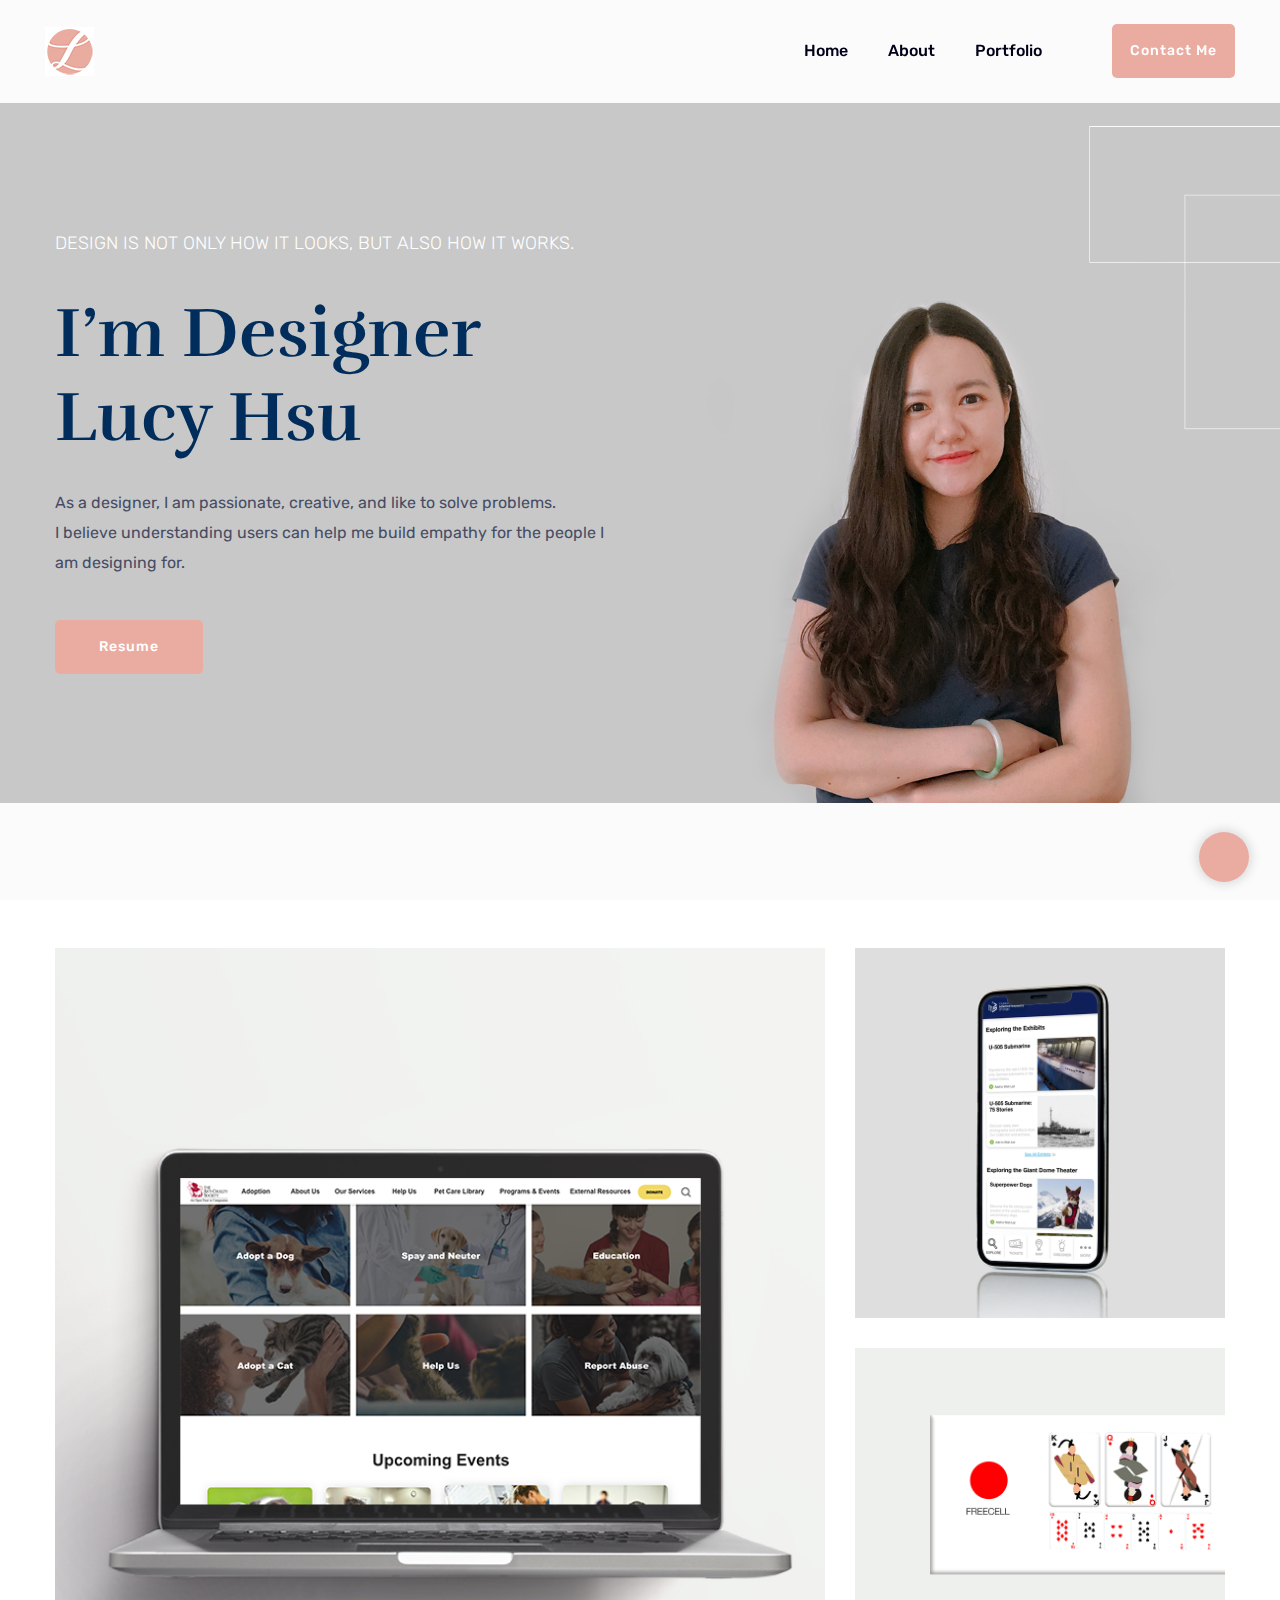
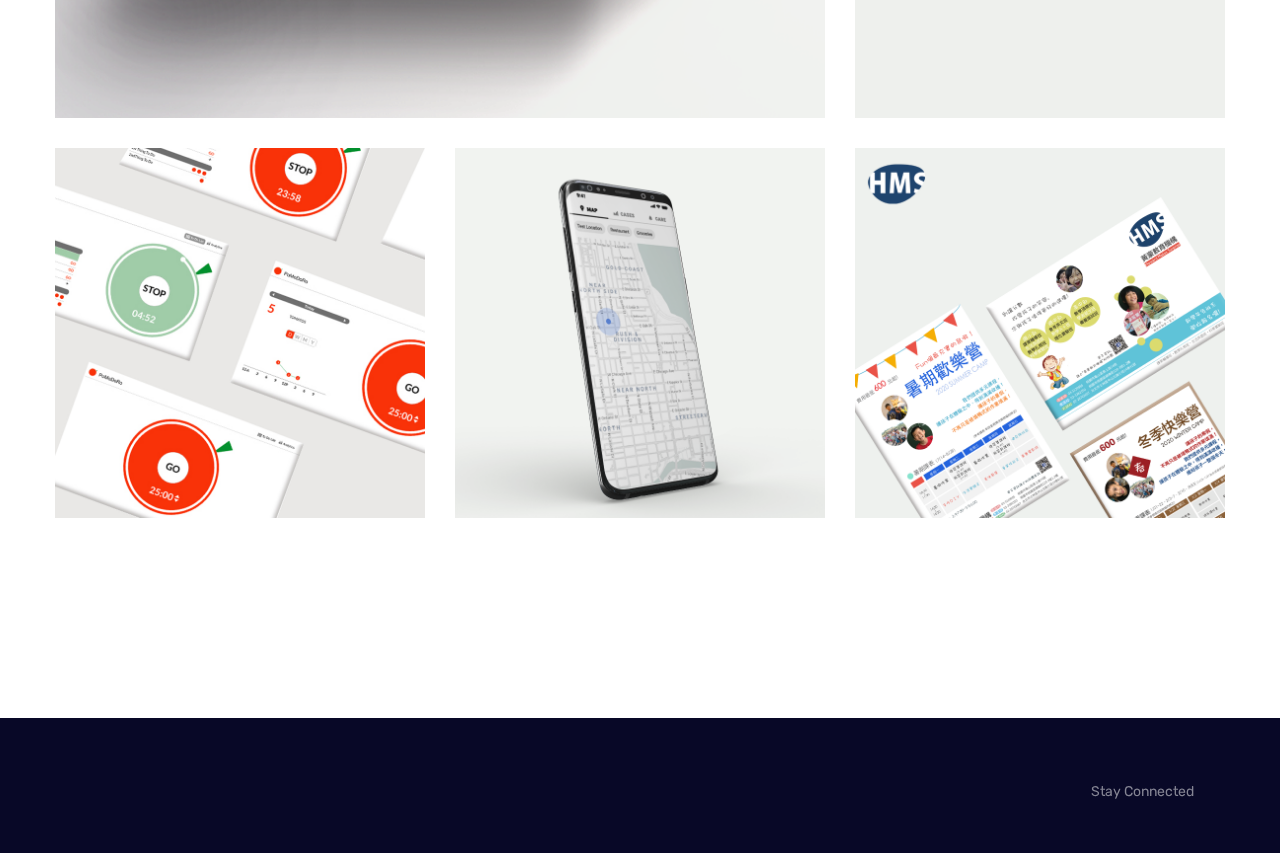
==== index.html @ b8ec7863 "Add files via upload" ====
<!doctype html>
<html class="no-js" lang="zxx">
    <head>
        <meta charset="utf-8">
        <meta http-equiv="x-ua-compatible" content="ie=edge">
        <title>Lucy Hsu - UX/UI Designer </title>
        <meta name="description" content="">
        <meta name="viewport" content="width=device-width, initial-scale=1">
        <link rel="manifest" href="site.webmanifest">
		<link rel="shortcut icon" type="image/x-icon" href="assets/img/favicon.ico">

		<!-- CSS here -->
            <link rel="stylesheet" href="assets/css/bootstrap.min.css">
            <link rel="stylesheet" href="assets/css/owl.carousel.min.css">
            <link rel="stylesheet" href="assets/css/slicknav.css">
            <link rel="stylesheet" href="assets/css/flaticon.css">
            <link rel="stylesheet" href="assets/css/animate.min.css">
            <link rel="stylesheet" href="assets/css/magnific-popup.css">
            <link rel="stylesheet" href="assets/css/fontawesome-all.min.css">
            <link rel="stylesheet" href="assets/css/themify-icons.css">
            <link rel="stylesheet" href="assets/css/slick.css">
            <link rel="stylesheet" href="assets/css/nice-select.css">
            <link rel="stylesheet" href="assets/css/style.css">
   </head>

   <body>
    <!-- Preloader Start -->
    <div id="preloader-active">
        <div class="preloader d-flex align-items-center justify-content-center">
            <div class="preloader-inner position-relative">
                <div class="preloader-circle"></div>
                <div class="preloader-img pere-text">
                    <img src="assets/img/logo/loder.jpg" alt="">
                </div>
            </div>
        </div>
    </div>
    <!-- Preloader Start -->
    <header>
        <!-- Header Start -->
        <div class="header-area">
                <div class="main-header  header-sticky">
                    <div class="container-fluid">
                        <div class="row align-items-center">
                            <!-- Logo -->
                            <div class="col-xl-2 col-lg-2 col-md-1">
                                <div class="logo">
                                    <a href="index.html"><img src="assets/img/logo/loder.jpg" alt=""></a>
                                </div>
                            </div>
                            <div class="col-xl-10 col-lg-10 col-md-10">
                                <div class="menu-main d-flex align-items-center justify-content-end">
                                     <!-- Main-menu -->
                                    <div class="main-menu f-right d-none d-lg-block">
                                        <nav> 
                                            <ul id="navigation">
                                                <li><a href="index.html">Home</a></li>
                                                <li><a href="about.html">About</a></li>
                                                <li><a href="portfolio.html">Portfolio</a></li>
                                            </ul>
                                        </nav>
                                    </div>
                                     <div class="header-right-btn f-right d-none d-xl-block ml-20">
                                        <a href="mailto:luluran88.gmail.com" class="btn header-btn">Contact Me</a>
                                    </div>
                                </div>
                            </div>  
                            <!-- Mobile Menu -->
                            <div class="col-12">
                                <div class="mobile_menu d-block d-lg-none"></div>
                            </div>
                        </div>
                    </div>
                </div>
        </div>
        <!-- Header End -->
    </header>
    <main>
  <!-- slider Area Start-->
        <div class="slider-area ">
            <div class="slider-active">
                <!-- Single Slider -->
                <div class="single-slider slider-height d-flex align-items-center">
                    <div class="container">
                        <div class="row">
                            <div class="col-xl-6 col-lg-6 col-md-8">
                                <div class="hero__caption">
                                    <span data-animation="fadeInUp" data-delay=".4s">Design is not only how it looks, but also how it works.</span>
                                    <h1 data-animation="fadeInUp" data-delay=".6s">I’m Designer Lucy Hsu</h1>
                                    <P data-animation="fadeInUp" data-delay=".8s" >As a designer, I am passionate, creative, and like to solve problems.<br>I believe understanding users can help me build empathy for the people I am designing for.</P>
                                    <!-- Hero-btn -->
                                    <div class="hero__btn">
                                        <a href="assets/img/gallery/resume2020.pdf" class="btn hero-btn"  data-animation="fadeInLeft" data-delay=".8s">Resume</a>
                               
                                    </div>
                                </div>
                            </div>
                        </div>
                    </div>
                </div>
       
            </div>
        </div>
        <!-- slider Area End-->

        <!-- Services Area Start -->
        <section class="services-area  services-padding">
            <div class="container">
          
                <div class="row">
                    <div class="col-12">
                        <!-- Nav Card -->
                        <div class="tab-content active" id="nav-tabContent">
                            <!-- card ONE -->
                            <div class="tab-pane fade active show" id="nav-home" role="tabpanel" aria-labelledby="nav-home-tab">           
                                <div class="services-caption">
                                    <div class="row">
                                        <div class="col-lg-8 col-md-8 col-sm-8">
                                            <!-- Single -->
                                            
                                            <div class="single-services mb-30">
                                                <a href="portfolio_details_1.html">
                                                <img src="assets/img/service/services1.png" alt="">
                                                <div id="overlay">The Anti-Cruelty Society<br> Website Redesign</div></a>
                                            </div>
                            
                                        </div>
                                        <div class="col-lg-4 col-md-4 col-sm-4">
                                            <div class="row">
                                                <div class="col-lg-12">
                                                    <!-- Single -->
                                                    <div class="single-services mb-30">
                                                        <a href="portfolio_details_2.html">
                                                        <img src="assets/img/service/services2.png" alt="">
                                                        <div id="overlay">MSI Mobile<br> Application Redesign</div></a>
                                                    </div>
                                                </div>
                                                <div class="col-lg-12">
                                                    <!-- Single -->
                                                    <div class="single-services mb-30">
                                                         <a href="portfolio_details_3.html">
                                                        <img src="assets/img/service/services3.png" alt="">
                                                             <div id="overlay">FreeCell<br>Mini Project</div></a>
                                                    </div>
                                                </div>
                                            </div>
                                        </div>
                                        <div class="col-lg-4 col-md-4 col-sm-4">
                                            <!-- Single -->
                                            <div class="single-services mb-30">
                                                 <a href="portfolio_details_4.html">
                                                <img src="assets/img/service/services4.png" alt="">
                                                     <div id="overlay">Pomodoro<br>Mini Project</div></a>
                                            </div>
                                        </div>
                                        <div class="col-lg-4 col-md-4 col-sm-4">
                                            <!-- Single -->
                                            <div class="single-services mb-30">
                                                 <a href="portfolio_details_5.html">
                                                <img src="assets/img/service/services5.png" alt="">
                                                     <div id="overlay">Covid Chaser<br> Application Design</div></a>
                                            </div>
                                        </div>
                                        <div class="col-lg-4 col-md-4 col-sm-4">
                                            <!-- Single -->
                                            <div class="single-services mb-30">
                                                 <a href="portfolio_details_6.html">
                                                <img src="assets/img/service/services6.png" alt="">
                                                     <div id="overlay">HMS<br>Graphic Design</div></a>
                                            </div>
                                        </div>
                                    </div>
                                </div>
                            </div>
                            <!-- Card TWO -->
                            <div class="tab-pane fade" id="nav-profile" role="tabpanel" aria-labelledby="nav-profile-tab">
                                <div class="services-caption">
                                    <div class="row">
                                        <div class="col-lg-8 col-md-8 col-sm-8">
                                            <!-- Single -->
                                            <div class="single-services mb-30">
                                                <img src="assets/img/service/services6.png" alt="">
                                            </div>
                                        </div>
                                        <div class="col-lg-4 col-md-4 col-sm-4">
                                            <div class="row">
                                                <div class="col-lg-12">
                                                    <!-- Single -->
                                                    <div class="single-services mb-30">
                                                        <img src="assets/img/service/services2.png" alt="">
                                                    </div>
                                                </div>
                                                <div class="col-lg-12">
                                                    <!-- Single -->
                                                    <div class="single-services mb-30">
                                                        <img src="assets/img/service/services3.png" alt="">
                                                    </div>
                                                </div>
                                            </div>
                                        </div>
                                        <div class="col-lg-4 col-md-4 col-sm-4">
                                            <!-- Single -->
                                            <div class="single-services mb-30">
                                                <img src="assets/img/service/services4.png" alt="">
                                            </div>
                                        </div>
                                        <div class="col-lg-4 col-md-4 col-sm-4">
                                            <!-- Single -->
                                            <div class="single-services mb-30">
                                                <img src="assets/img/service/services5.png" alt="">
                                            </div>
                                        </div>
                                        <div class="col-lg-4 col-md-4 col-sm-4">
                                            <!-- Single -->
                                            <div class="single-services mb-30">
                                                <img src="assets/img/service/services1.png" alt="">
                                            </div>
                                        </div>
                                    </div>
                                </div>
                            </div>
                            <!-- Card THREE -->
                            <div class="tab-pane fade" id="nav-contact" role="tabpanel" aria-labelledby="nav-contact-tab">
                                <div class="services-caption">
                                    <div class="row">
                                        <div class="col-lg-8 col-md-8 col-sm-8">
                                            <!-- Single -->
                                            <div class="single-services mb-30">
                                                <img src="assets/img/service/services2.png" alt="">
                                            </div>
                                        </div>
                                        <div class="col-lg-4 col-md-4 col-sm-4">
                                            <div class="row">
                                                <div class="col-lg-12">
                                                    <!-- Single -->
                                                    <div class="single-services mb-30">
                                                        <img src="assets/img/service/services1.png" alt="">
                                                    </div>
                                                </div>
                                                <div class="col-lg-12">
                                                    <!-- Single -->
                                                    <div class="single-services mb-30">
                                                        <img src="assets/img/service/services3.png" alt="">
                                                    </div>
                                                </div>
                                            </div>
                                        </div>
                                        <div class="col-lg-4 col-md-4 col-sm-4">
                                            <!-- Single -->
                                            <div class="single-services mb-30">
                                                <img src="assets/img/service/services4.png" alt="">
                                            </div>
                                        </div>
                                        <div class="col-lg-4 col-md-4 col-sm-4">
                                            <!-- Single -->
                                            <div class="single-services mb-30">
                                                <img src="assets/img/service/services5.png" alt="">
                                            </div>
                                        </div>
                                        <div class="col-lg-4 col-md-4 col-sm-4">
                                            <!-- Single -->
                                            <div class="single-services mb-30">
                                                <img src="assets/img/service/services6.png" alt="">
                                            </div>
                                        </div>
                                    </div>
                                </div>
                            </div>
                            <!-- card FUR -->
                            <div class="tab-pane fade" id="nav-last" role="tabpanel" aria-labelledby="nav-last-tab">
                                <div class="services-caption">
                                    <div class="row">
                                        <div class="col-lg-8 col-md-8 col-sm-8">
                                            <!-- Single -->
                                            <div class="single-services mb-30">
                                                <img src="assets/img/service/services1.png" alt="">
                                            </div>
                                        </div>
                                        <div class="col-lg-4 col-md-4 col-sm-4">
                                            <div class="row">
                                                <div class="col-lg-12">
                                                    <!-- Single -->
                                                    <div class="single-services mb-30">
                                                        <img src="assets/img/service/services2.png" alt="">
                                                    </div>
                                                </div>
                                                <div class="col-lg-12">
                                                    <!-- Single -->
                                                    <div class="single-services mb-30">
                                                        <img src="assets/img/service/services3.png" alt="">
                                                    </div>
                                                </div>
                                            </div>
                                        </div>
                                        <div class="col-lg-4 col-md-4 col-sm-4">
                                            <!-- Single -->
                                            <div class="single-services mb-30">
                                                <img src="assets/img/service/services4.png" alt="">
                                            </div>
                                        </div>
                                        <div class="col-lg-4 col-md-4 col-sm-4">
                                            <!-- Single -->
                                            <div class="single-services mb-30">
                                                <img src="assets/img/service/services5.png" alt="">
                                            </div>
                                        </div>
                                        <div class="col-lg-4 col-md-4 col-sm-4">
                                            <!-- Single -->
                                            <div class="single-services mb-30">
                                                <img src="assets/img/service/services6.png" alt="">
                                            </div>
                                        </div>
                                    </div>
                                </div>
                            </div>
                            <!-- card FIVE -->
                            <div class="tab-pane fade" id="nav-techno" role="tabpanel" aria-labelledby="nav-technology">
                                <div class="services-caption">
                                    <div class="row">
                                        <div class="col-lg-8 col-md-8 col-sm-8">
                                            <!-- Single -->
                                            <div class="single-services mb-30">
                                                <img src="assets/img/service/services3.png" alt="">
                                            </div>
                                        </div>
                                        <div class="col-lg-4 col-md-4 col-sm-4">
                                            <div class="row">
                                                <div class="col-lg-12">
                                                    <!-- Single -->
                                                    <div class="single-services mb-30">
                                                        <img src="assets/img/service/services2.png" alt="">
                                                    </div>
                                                </div>
                                                <div class="col-lg-12">
                                                    <!-- Single -->
                                                    <div class="single-services mb-30">
                                                        <img src="assets/img/service/services1.png" alt="">
                                                    </div>
                                                </div>
                                            </div>
                                        </div>
                                        <div class="col-lg-4 col-md-4 col-sm-4">
                                            <!-- Single -->
                                            <div class="single-services mb-30">
                                                <img src="assets/img/service/services4.png" alt="">
                                            </div>
                                        </div>
                                        <div class="col-lg-4 col-md-4 col-sm-4">
                                            <!-- Single -->
                                            <div class="single-services mb-30">
                                                <img src="assets/img/service/services5.png" alt="">
                                            </div>
                                        </div>
                                        <div class="col-lg-4 col-md-4 col-sm-4">
                                            <!-- Single -->
                                            <div class="single-services mb-30">
                                                <img src="assets/img/service/services6.png" alt="">
                                            </div>
                                        </div>
                                    </div>
                                </div>
                            </div>
                        </div>
                    <!-- End Nav Card -->
                    </div>
                </div>
            </div>
        </section>
        <!-- Services Area End -->




    </main>
    <footer>
        <!-- Footer Start-->
        <div class="footer-area">
            <div class="container">
               <div class="footer-top footer-padding">
                   <div class="row justify-content-center">
                       <div class="col-lg-6">
                       </div>
                   </div>
               </div>
                <div class="footer-bottom">
                    <div class="row d-flex justify-content-between align-items-center">
                        <div class="col-xl-9 col-lg-8">
                          
                        </div>
                        <div class="col-xl-3 col-lg-4">
                            <!-- Footer Social -->
                            <div class="footer-social f-right">
                                <a>Stay Connected</a>
                                <a href="#"><i class="fab fa-linkedin"></i></a>
                            </div>
                        </div>
                    </div>
               </div>
            </div>
        </div>
        <!-- Footer End-->
    </footer>
    <!-- Scroll Up -->
    <div id="back-top" >
        <a title="Go to Top" href="#"> <i class="fas fa-level-up-alt"></i></a>
    </div>

    <!-- JS here -->
		<!-- All JS Custom Plugins Link Here here -->
        <script src="./assets/js/vendor/modernizr-3.5.0.min.js"></script>
		<!-- Jquery, Popper, Bootstrap -->
		<script src="./assets/js/vendor/jquery-1.12.4.min.js"></script>
        <script src="./assets/js/popper.min.js"></script>
        <script src="./assets/js/bootstrap.min.js"></script>
	    <!-- Jquery Mobile Menu -->
        <script src="./assets/js/jquery.slicknav.min.js"></script>

		<!-- Jquery Slick , Owl-Carousel Plugins -->
        <script src="./assets/js/owl.carousel.min.js"></script>
        <script src="./assets/js/slick.min.js"></script>
		<!-- One Page, Animated-HeadLin -->
        <script src="./assets/js/wow.min.js"></script>
		<script src="./assets/js/animated.headline.js"></script>
        <script src="./assets/js/jquery.magnific-popup.js"></script>

		<!-- Nice-select, sticky -->
        <script src="./assets/js/jquery.nice-select.min.js"></script>
		<script src="./assets/js/jquery.sticky.js"></script>
        
        <!-- contact js -->
        <script src="./assets/js/contact.js"></script>
        <script src="./assets/js/jquery.form.js"></script>
        <script src="./assets/js/jquery.validate.min.js"></script>
        <script src="./assets/js/mail-script.js"></script>
        <script src="./assets/js/jquery.ajaxchimp.min.js"></script>
        
		<!-- Jquery Plugins, main Jquery -->	
        <script src="./assets/js/plugins.js"></script>
        <script src="./assets/js/main.js"></script>
        
    </body>
</html>
---- assets/css/flaticon.css ----
/*
  	Flaticon icon font: Flaticon
  	Creation date: 30/03/2020 06:48
  	*/

@font-face {
  font-family: "Flaticon";
  src: url("../fonts/Flaticon.eot");
  src: url("../fonts/Flaticon.eot?#iefix") format("embedded-opentype"),
       url("../fonts/Flaticon.woff2") format("woff2"),
       url("../fonts/Flaticon.woff") format("woff"),
       url("../fonts/Flaticon.ttf") format("truetype"),
       url("../fonts/Flaticon.svg#Flaticon") format("svg");
  font-weight: normal;
  font-style: normal;
}

@media screen and (-webkit-min-device-pixel-ratio:0) {
  @font-face {
    font-family: "Flaticon";
    src: url("../fonts/Flaticon.svg#Flaticon") format("svg");
  }
}

[class^="flaticon-"]:before, [class*=" flaticon-"]:before,
[class^="flaticon-"]:after, [class*=" flaticon-"]:after {   
  font-family: Flaticon;
font-style: normal;
}

.flaticon-pen:before { content: "\f100"; }
.flaticon-speaker:before { content: "\f101"; }
.flaticon-portfolio:before { content: "\f102"; }
---- assets/css/themify-icons.css ----
@font-face {
	font-family: 'themify';
	src:url('../fonts/themify.eot?-fvbane');


	src:url('../fonts/themify.eot?#iefix-fvbane') format('embedded-opentype'),
		url('../fonts/themify.woff?-fvbane') format('woff'),
		url('../fonts/themify.ttf?-fvbane') format('truetype'),
		url('../fonts/themify.svg?-fvbane#themify') format('svg');
	font-weight: normal;
	font-style: normal;
}

[class^="ti-"], [class*=" ti-"] {
	font-family: 'themify';
	speak: none;
	font-style: normal;
	font-weight: normal;
	font-variant: normal;
	text-transform: none;
	line-height: 1;

	/* Better Font Rendering =========== */
	-webkit-font-smoothing: antialiased;
	-moz-osx-font-smoothing: grayscale;
}

.ti-wand:before {
	content: "\e600";
}
.ti-volume:before {
	content: "\e601";
}
.ti-user:before {
	content: "\e602";
}
.ti-unlock:before {
	content: "\e603";
}
.ti-unlink:before {
	content: "\e604";
}
.ti-trash:before {
	content: "\e605";
}
.ti-thought:before {
	content: "\e606";
}
.ti-target:before {
	content: "\e607";
}
.ti-tag:before {
	content: "\e608";
}
.ti-tablet:before {
	content: "\e609";
}
.ti-star:before {
	content: "\e60a";
}
.ti-spray:before {
	content: "\e60b";
}
.ti-signal:before {
	content: "\e60c";
}
.ti-shopping-cart:before {
	content: "\e60d";
}
.ti-shopping-cart-full:before {
	content: "\e60e";
}
.ti-settings:before {
	content: "\e60f";
}
.ti-search:before {
	content: "\e610";
}
.ti-zoom-in:before {
	content: "\e611";
}
.ti-zoom-out:before {
	content: "\e612";
}
.ti-cut:before {
	content: "\e613";
}
.ti-ruler:before {
	content: "\e614";
}
.ti-ruler-pencil:before {
	content: "\e615";
}
.ti-ruler-alt:before {
	content: "\e616";
}
.ti-bookmark:before {
	content: "\e617";
}
.ti-bookmark-alt:before {
	content: "\e618";
}
.ti-reload:before {
	content: "\e619";
}
.ti-plus:before {
	content: "\e61a";
}
.ti-pin:before {
	content: "\e61b";
}
.ti-pencil:before {
	content: "\e61c";
}
.ti-pencil-alt:before {
	content: "\e61d";
}
.ti-paint-roller:before {
	content: "\e61e";
}
.ti-paint-bucket:before {
	content: "\e61f";
}
.ti-na:before {
	content: "\e620";
}
.ti-mobile:before {
	content: "\e621";
}
.ti-minus:before {
	content: "\e622";
}
.ti-medall:before {
	content: "\e623";
}
.ti-medall-alt:before {
	content: "\e624";
}
.ti-marker:before {
	content: "\e625";
}
.ti-marker-alt:before {
	content: "\e626";
}
.ti-arrow-up:before {
	content: "\e627";
}
.ti-arrow-right:before {
	content: "\e628";
}
.ti-arrow-left:before {
	content: "\e629";
}
.ti-arrow-down:before {
	content: "\e62a";
}
.ti-lock:before {
	content: "\e62b";
}
.ti-location-arrow:before {
	content: "\e62c";
}
.ti-link:before {
	content: "\e62d";
}
.ti-layout:before {
	content: "\e62e";
}
.ti-layers:before {
	content: "\e62f";
}
.ti-layers-alt:before {
	content: "\e630";
}
.ti-key:before {
	content: "\e631";
}
.ti-import:before {
	content: "\e632";
}
.ti-image:before {
	content: "\e633";
}
.ti-heart:before {
	content: "\e634";
}
.ti-heart-broken:before {
	content: "\e635";
}
.ti-hand-stop:before {
	content: "\e636";
}
.ti-hand-open:before {
	content: "\e637";
}
.ti-hand-drag:before {
	content: "\e638";
}
.ti-folder:before {
	content: "\e639";
}
.ti-flag:before {
	content: "\e63a";
}
.ti-flag-alt:before {
	content: "\e63b";
}
.ti-flag-alt-2:before {
	content: "\e63c";
}
.ti-eye:before {
	content: "\e63d";
}
.ti-export:before {
	content: "\e63e";
}
.ti-exchange-vertical:before {
	content: "\e63f";
}
.ti-desktop:before {
	content: "\e640";
}
.ti-cup:before {
	content: "\e641";
}
.ti-crown:before {
	content: "\e642";
}
.ti-comments:before {
	content: "\e643";
}
.ti-comment:before {
	content: "\e644";
}
.ti-comment-alt:before {
	content: "\e645";
}
.ti-close:before {
	content: "\e646";
}
.ti-clip:before {
	content: "\e647";
}
.ti-angle-up:before {
	content: "\e648";
}
.ti-angle-right:before {
	content: "\e649";
}
.ti-angle-left:before {
	content: "\e64a";
}
.ti-angle-down:before {
	content: "\e64b";
}
.ti-check:before {
	content: "\e64c";
}
.ti-check-box:before {
	content: "\e64d";
}
.ti-camera:before {
	content: "\e64e";
}
.ti-announcement:before {
	content: "\e64f";
}
.ti-brush:before {
	content: "\e650";
}
.ti-briefcase:before {
	content: "\e651";
}
.ti-bolt:before {
	content: "\e652";
}
.ti-bolt-alt:before {
	content: "\e653";
}
.ti-blackboard:before {
	content: "\e654";
}
.ti-bag:before {
	content: "\e655";
}
.ti-move:before {
	content: "\e656";
}
.ti-arrows-vertical:before {
	content: "\e657";
}
.ti-arrows-horizontal:before {
	content: "\e658";
}
.ti-fullscreen:before {
	content: "\e659";
}
.ti-arrow-top-right:before {
	content: "\e65a";
}
.ti-arrow-top-left:before {
	content: "\e65b";
}
.ti-arrow-circle-up:before {
	content: "\e65c";
}
.ti-arrow-circle-right:before {
	content: "\e65d";
}
.ti-arrow-circle-left:before {
	content: "\e65e";
}
.ti-arrow-circle-down:before {
	content: "\e65f";
}
.ti-angle-double-up:before {
	content: "\e660";
}
.ti-angle-double-right:before {
	content: "\e661";
}
.ti-angle-double-left:before {
	content: "\e662";
}
.ti-angle-double-down:before {
	content: "\e663";
}
.ti-zip:before {
	content: "\e664";
}
.ti-world:before {
	content: "\e665";
}
.ti-wheelchair:before {
	content: "\e666";
}
.ti-view-list:before {
	content: "\e667";
}
.ti-view-list-alt:before {
	content: "\e668";
}
.ti-view-grid:before {
	content: "\e669";
}
.ti-uppercase:before {
	content: "\e66a";
}
.ti-upload:before {
	content: "\e66b";
}
.ti-underline:before {
	content: "\e66c";
}
.ti-truck:before {
	content: "\e66d";
}
.ti-timer:before {
	content: "\e66e";
}
.ti-ticket:before {
	content: "\e66f";
}
.ti-thumb-up:before {
	content: "\e670";
}
.ti-thumb-down:before {
	content: "\e671";
}
.ti-text:before {
	content: "\e672";
}
.ti-stats-up:before {
	content: "\e673";
}
.ti-stats-down:before {
	content: "\e674";
}
.ti-split-v:before {
	content: "\e675";
}
.ti-split-h:before {
	content: "\e676";
}
.ti-smallcap:before {
	content: "\e677";
}
.ti-shine:before {
	content: "\e678";
}
.ti-shift-right:before {
	content: "\e679";
}
.ti-shift-left:before {
	content: "\e67a";
}
.ti-shield:before {
	content: "\e67b";
}
.ti-notepad:before {
	content: "\e67c";
}
.ti-server:before {
	content: "\e67d";
}
.ti-quote-right:before {
	content: "\e67e";
}
.ti-quote-left:before {
	content: "\e67f";
}
.ti-pulse:before {
	content: "\e680";
}
.ti-printer:before {
	content: "\e681";
}
.ti-power-off:before {
	content: "\e682";
}
.ti-plug:before {
	content: "\e683";
}
.ti-pie-chart:before {
	content: "\e684";
}
.ti-paragraph:before {
	content: "\e685";
}
.ti-panel:before {
	content: "\e686";
}
.ti-package:before {
	content: "\e687";
}
.ti-music:before {
	content: "\e688";
}
.ti-music-alt:before {
	content: "\e689";
}
.ti-mouse:before {
	content: "\e68a";
}
.ti-mouse-alt:before {
	content: "\e68b";
}
.ti-money:before {
	content: "\e68c";
}
.ti-microphone:before {
	content: "\e68d";
}
.ti-menu:before {
	content: "\e68e";
}
.ti-menu-alt:before {
	content: "\e68f";
}
.ti-map:before {
	content: "\e690";
}
.ti-map-alt:before {
	content: "\e691";
}
.ti-loop:before {
	content: "\e692";
}
.ti-location-pin:before {
	content: "\e693";
}
.ti-list:before {
	content: "\e694";
}
.ti-light-bulb:before {
	content: "\e695";
}
.ti-Italic:before {
	content: "\e696";
}
.ti-info:before {
	content: "\e697";
}
.ti-infinite:before {
	content: "\e698";
}
.ti-id-badge:before {
	content: "\e699";
}
.ti-hummer:before {
	content: "\e69a";
}
.ti-home:before {
	content: "\e69b";
}
.ti-help:before {
	content: "\e69c";
}
.ti-headphone:before {
	content: "\e69d";
}
.ti-harddrives:before {
	content: "\e69e";
}
.ti-harddrive:before {
	content: "\e69f";
}
.ti-gift:before {
	content: "\e6a0";
}
.ti-game:before {
	content: "\e6a1";
}
.ti-filter:before {
	content: "\e6a2";
}
.ti-files:before {
	content: "\e6a3";
}
.ti-file:before {
	content: "\e6a4";
}
.ti-eraser:before {
	content: "\e6a5";
}
.ti-envelope:before {
	content: "\e6a6";
}
.ti-download:before {
	content: "\e6a7";
}
.ti-direction:before {
	content: "\e6a8";
}
.ti-direction-alt:before {
	content: "\e6a9";
}
.ti-dashboard:before {
	content: "\e6aa";
}
.ti-control-stop:before {
	content: "\e6ab";
}
.ti-control-shuffle:before {
	content: "\e6ac";
}
.ti-control-play:before {
	content: "\e6ad";
}
.ti-control-pause:before {
	content: "\e6ae";
}
.ti-control-forward:before {
	content: "\e6af";
}
.ti-control-backward:before {
	content: "\e6b0";
}
.ti-cloud:before {
	content: "\e6b1";
}
.ti-cloud-up:before {
	content: "\e6b2";
}
.ti-cloud-down:before {
	content: "\e6b3";
}
.ti-clipboard:before {
	content: "\e6b4";
}
.ti-car:before {
	content: "\e6b5";
}
.ti-calendar:before {
	content: "\e6b6";
}
.ti-book:before {
	content: "\e6b7";
}
.ti-bell:before {
	content: "\e6b8";
}
.ti-basketball:before {
	content: "\e6b9";
}
.ti-bar-chart:before {
	content: "\e6ba";
}
.ti-bar-chart-alt:before {
	content: "\e6bb";
}
.ti-back-right:before {
	content: "\e6bc";
}
.ti-back-left:before {
	content: "\e6bd";
}
.ti-arrows-corner:before {
	content: "\e6be";
}
.ti-archive:before {
	content: "\e6bf";
}
.ti-anchor:before {
	content: "\e6c0";
}
.ti-align-right:before {
	content: "\e6c1";
}
.ti-align-left:before {
	content: "\e6c2";
}
.ti-align-justify:before {
	content: "\e6c3";
}
.ti-align-center:before {
	content: "\e6c4";
}
.ti-alert:before {
	content: "\e6c5";
}
.ti-alarm-clock:before {
	content: "\e6c6";
}
.ti-agenda:before {
	content: "\e6c7";
}
.ti-write:before {
	content: "\e6c8";
}
.ti-window:before {
	content: "\e6c9";
}
.ti-widgetized:before {
	content: "\e6ca";
}
.ti-widget:before {
	content: "\e6cb";
}
.ti-widget-alt:before {
	content: "\e6cc";
}
.ti-wallet:before {
	content: "\e6cd";
}
.ti-video-clapper:before {
	content: "\e6ce";
}
.ti-video-camera:before {
	content: "\e6cf";
}
.ti-vector:before {
	content: "\e6d0";
}
.ti-themify-logo:before {
	content: "\e6d1";
}
.ti-themify-favicon:before {
	content: "\e6d2";
}
.ti-themify-favicon-alt:before {
	content: "\e6d3";
}
.ti-support:before {
	content: "\e6d4";
}
.ti-stamp:before {
	content: "\e6d5";
}
.ti-split-v-alt:before {
	content: "\e6d6";
}
.ti-slice:before {
	content: "\e6d7";
}
.ti-shortcode:before {
	content: "\e6d8";
}
.ti-shift-right-alt:before {
	content: "\e6d9";
}
.ti-shift-left-alt:before {
	content: "\e6da";
}
.ti-ruler-alt-2:before {
	content: "\e6db";
}
.ti-receipt:before {
	content: "\e6dc";
}
.ti-pin2:before {
	content: "\e6dd";
}
.ti-pin-alt:before {
	content: "\e6de";
}
.ti-pencil-alt2:before {
	content: "\e6df";
}
.ti-palette:before {
	content: "\e6e0";
}
.ti-more:before {
	content: "\e6e1";
}
.ti-more-alt:before {
	content: "\e6e2";
}
.ti-microphone-alt:before {
	content: "\e6e3";
}
.ti-magnet:before {
	content: "\e6e4";
}
.ti-line-double:before {
	content: "\e6e5";
}
.ti-line-dotted:before {
	content: "\e6e6";
}
.ti-line-dashed:before {
	content: "\e6e7";
}
.ti-layout-width-full:before {
	content: "\e6e8";
}
.ti-layout-width-default:before {
	content: "\e6e9";
}
.ti-layout-width-default-alt:before {
	content: "\e6ea";
}
.ti-layout-tab:before {
	content: "\e6eb";
}
.ti-layout-tab-window:before {
	content: "\e6ec";
}
.ti-layout-tab-v:before {
	content: "\e6ed";
}
.ti-layout-tab-min:before {
	content: "\e6ee";
}
.ti-layout-slider:before {
	content: "\e6ef";
}
.ti-layout-slider-alt:before {
	content: "\e6f0";
}
.ti-layout-sidebar-right:before {
	content: "\e6f1";
}
.ti-layout-sidebar-none:before {
	content: "\e6f2";
}
.ti-layout-sidebar-left:before {
	content: "\e6f3";
}
.ti-layout-placeholder:before {
	content: "\e6f4";
}
.ti-layout-menu:before {
	content: "\e6f5";
}
.ti-layout-menu-v:before {
	content: "\e6f6";
}
.ti-layout-menu-separated:before {
	content: "\e6f7";
}
.ti-layout-menu-full:before {
	content: "\e6f8";
}
.ti-layout-media-right-alt:before {
	content: "\e6f9";
}
.ti-layout-media-right:before {
	content: "\e6fa";
}
.ti-layout-media-overlay:before {
	content: "\e6fb";
}
.ti-layout-media-overlay-alt:before {
	content: "\e6fc";
}
.ti-layout-media-overlay-alt-2:before {
	content: "\e6fd";
}
.ti-layout-media-left-alt:before {
	content: "\e6fe";
}
.ti-layout-media-left:before {
	content: "\e6ff";
}
.ti-layout-media-center-alt:before {
	content: "\e700";
}
.ti-layout-media-center:before {
	content: "\e701";
}
.ti-layout-list-thumb:before {
	content: "\e702";
}
.ti-layout-list-thumb-alt:before {
	content: "\e703";
}
.ti-layout-list-post:before {
	content: "\e704";
}
.ti-layout-list-large-image:before {
	content: "\e705";
}
.ti-layout-line-solid:before {
	content: "\e706";
}
.ti-layout-grid4:before {
	content: "\e707";
}
.ti-layout-grid3:before {
	content: "\e708";
}
.ti-layout-grid2:before {
	content: "\e709";
}
.ti-layout-grid2-thumb:before {
	content: "\e70a";
}
.ti-layout-cta-right:before {
	content: "\e70b";
}
.ti-layout-cta-left:before {
	content: "\e70c";
}
.ti-layout-cta-center:before {
	content: "\e70d";
}
.ti-layout-cta-btn-right:before {
	content: "\e70e";
}
.ti-layout-cta-btn-left:before {
	content: "\e70f";
}
.ti-layout-column4:before {
	content: "\e710";
}
.ti-layout-column3:before {
	content: "\e711";
}
.ti-layout-column2:before {
	content: "\e712";
}
.ti-layout-accordion-separated:before {
	content: "\e713";
}
.ti-layout-accordion-merged:before {
	content: "\e714";
}
.ti-layout-accordion-list:before {
	content: "\e715";
}
.ti-ink-pen:before {
	content: "\e716";
}
.ti-info-alt:before {
	content: "\e717";
}
.ti-help-alt:before {
	content: "\e718";
}
.ti-headphone-alt:before {
	content: "\e719";
}
.ti-hand-point-up:before {
	content: "\e71a";
}
.ti-hand-point-right:before {
	content: "\e71b";
}
.ti-hand-point-left:before {
	content: "\e71c";
}
.ti-hand-point-down:before {
	content: "\e71d";
}
.ti-gallery:before {
	content: "\e71e";
}
.ti-face-smile:before {
	content: "\e71f";
}
.ti-face-sad:before {
	content: "\e720";
}
.ti-credit-card:before {
	content: "\e721";
}
.ti-control-skip-forward:before {
	content: "\e722";
}
.ti-control-skip-backward:before {
	content: "\e723";
}
.ti-control-record:before {
	content: "\e724";
}
.ti-control-eject:before {
	content: "\e725";
}
.ti-comments-smiley:before {
	content: "\e726";
}
.ti-brush-alt:before {
	content: "\e727";
}
.ti-youtube:before {
	content: "\e728";
}
.ti-vimeo:before {
	content: "\e729";
}
.ti-twitter:before {
	content: "\e72a";
}
.ti-time:before {
	content: "\e72b";
}
.ti-tumblr:before {
	content: "\e72c";
}
.ti-skype:before {
	content: "\e72d";
}
.ti-share:before {
	content: "\e72e";
}
.ti-share-alt:before {
	content: "\e72f";
}
.ti-rocket:before {
	content: "\e730";
}
.ti-pinterest:before {
	content: "\e731";
}
.ti-new-window:before {
	content: "\e732";
}
.ti-microsoft:before {
	content: "\e733";
}
.ti-list-ol:before {
	content: "\e734";
}
.ti-linkedin:before {
	content: "\e735";
}
.ti-layout-sidebar-2:before {
	content: "\e736";
}
.ti-layout-grid4-alt:before {
	content: "\e737";
}
.ti-layout-grid3-alt:before {
	content: "\e738";
}
.ti-layout-grid2-alt:before {
	content: "\e739";
}
.ti-layout-column4-alt:before {
	content: "\e73a";
}
.ti-layout-column3-alt:before {
	content: "\e73b";
}
.ti-layout-column2-alt:before {
	content: "\e73c";
}
.ti-instagram:before {
	content: "\e73d";
}
.ti-google:before {
	content: "\e73e";
}
.ti-github:before {
	content: "\e73f";
}
.ti-flickr:before {
	content: "\e740";
}
.ti-facebook:before {
	content: "\e741";
}
.ti-dropbox:before {
	content: "\e742";
}
.ti-dribbble:before {
	content: "\e743";
}
.ti-apple:before {
	content: "\e744";
}
.ti-android:before {
	content: "\e745";
}
.ti-save:before {
	content: "\e746";
}
.ti-save-alt:before {
	content: "\e747";
}
.ti-yahoo:before {
	content: "\e748";
}
.ti-wordpress:before {
	content: "\e749";
}
.ti-vimeo-alt:before {
	content: "\e74a";
}
.ti-twitter-alt:before {
	content: "\e74b";
}
.ti-tumblr-alt:before {
	content: "\e74c";
}
.ti-trello:before {
	content: "\e74d";
}
.ti-stack-overflow:before {
	content: "\e74e";
}
.ti-soundcloud:before {
	content: "\e74f";
}
.ti-sharethis:before {
	content: "\e750";
}
.ti-sharethis-alt:before {
	content: "\e751";
}
.ti-reddit:before {
	content: "\e752";
}
.ti-pinterest-alt:before {
	content: "\e753";
}
.ti-microsoft-alt:before {
	content: "\e754";
}
.ti-linux:before {
	content: "\e755";
}
.ti-jsfiddle:before {
	content: "\e756";
}
.ti-joomla:before {
	content: "\e757";
}
.ti-html5:before {
	content: "\e758";
}
.ti-flickr-alt:before {
	content: "\e759";
}
.ti-email:before {
	content: "\e75a";
}
.ti-drupal:before {
	content: "\e75b";
}
.ti-dropbox-alt:before {
	content: "\e75c";
}
.ti-css3:before {
	content: "\e75d";
}
.ti-rss:before {
	content: "\e75e";
}
.ti-rss-alt:before {
	content: "\e75f";
}
---- assets/css/nice-select.css ----
.nice-select {
  -webkit-tap-highlight-color: transparent;
  background-color: #fff;
  border-radius: 5px;
  border: solid 1px #e8e8e8;
  box-sizing: border-box;
  clear: both;
  cursor: pointer;
  display: block;
  float: left;
  font-family: inherit;
  font-size: 14px;
  font-weight: normal;
  height: 42px;
  line-height: 40px;
  outline: none;
  padding-left: 18px;
  padding-right: 30px;
  position: relative;
  text-align: left !important;
  -webkit-transition: all 0.2s ease-in-out;
  transition: all 0.2s ease-in-out;
  -webkit-user-select: none;
     -moz-user-select: none;
      -ms-user-select: none;
          user-select: none;
  white-space: nowrap;
  width: auto; }
  .nice-select:hover {
    border-color: #dbdbdb; }
  .nice-select:active, .nice-select.open, .nice-select:focus {
    border-color: #999; }
  .nice-select:after {
    border-bottom: 2px solid #999;
    border-right: 2px solid #999;
    content: '';
    display: block;
    height: 5px;
    margin-top: -4px;
    pointer-events: none;
    position: absolute;
    right: 12px;
    top: 50%;
    -webkit-transform-origin: 66% 66%;
        -ms-transform-origin: 66% 66%;
            transform-origin: 66% 66%;
    -webkit-transform: rotate(45deg);
        -ms-transform: rotate(45deg);
            transform: rotate(45deg);
    -webkit-transition: all 0.15s ease-in-out;
    transition: all 0.15s ease-in-out;
    width: 5px; }
  .nice-select.open:after {
    -webkit-transform: rotate(-135deg);
        -ms-transform: rotate(-135deg);
            transform: rotate(-135deg); }
  .nice-select.open .list {
    opacity: 1;
    pointer-events: auto;
    -webkit-transform: scale(1) translateY(0);
        -ms-transform: scale(1) translateY(0);
            transform: scale(1) translateY(0); }
  .nice-select.disabled {
    border-color: #ededed;
    color: #999;
    pointer-events: none; }
    .nice-select.disabled:after {
      border-color: #cccccc; }
  .nice-select.wide {
    width: 100%; }
    .nice-select.wide .list {
      left: 0 !important;
      right: 0 !important; }
  .nice-select.right {
    float: right; }
    .nice-select.right .list {
      left: auto;
      right: 0; }
  .nice-select.small {
    font-size: 12px;
    height: 36px;
    line-height: 34px; }
    .nice-select.small:after {
      height: 4px;
      width: 4px; }
    .nice-select.small .option {
      line-height: 34px;
      min-height: 34px; }
  .nice-select .list {
    background-color: #fff;
    border-radius: 5px;
    box-shadow: 0 0 0 1px rgba(68, 68, 68, 0.11);
    box-sizing: border-box;
    margin-top: 4px;
    opacity: 0;
    overflow: hidden;
    padding: 0;
    pointer-events: none;
    position: absolute;
    top: 100%;
    left: 0;
    -webkit-transform-origin: 50% 0;
        -ms-transform-origin: 50% 0;
            transform-origin: 50% 0;
    -webkit-transform: scale(0.75) translateY(-21px);
        -ms-transform: scale(0.75) translateY(-21px);
            transform: scale(0.75) translateY(-21px);
    -webkit-transition: all 0.2s cubic-bezier(0.5, 0, 0, 1.25), opacity 0.15s ease-out;
    transition: all 0.2s cubic-bezier(0.5, 0, 0, 1.25), opacity 0.15s ease-out;
    z-index: 9; }
    .nice-select .list:hover .option:not(:hover) {
      background-color: transparent !important; }
  .nice-select .option {
    cursor: pointer;
    font-weight: 400;
    line-height: 40px;
    list-style: none;
    min-height: 40px;
    outline: none;
    padding-left: 18px;
    padding-right: 29px;
    text-align: left;
    -webkit-transition: all 0.2s;
    transition: all 0.2s; }
    .nice-select .option:hover, .nice-select .option.focus, .nice-select .option.selected.focus {
      background-color: #f6f6f6; }
    .nice-select .option.selected {
      font-weight: bold; }
    .nice-select .option.disabled {
      background-color: transparent;
      color: #999;
      cursor: default; }

.no-csspointerevents .nice-select .list {
  display: none; }

.no-csspointerevents .nice-select.open .list {
  display: block; }
---- assets/css/style.css ----
@import url("https://fonts.googleapis.com/css?family=Rubik:300,400,500,700,900|Rufina:400,700&display=swap");.white-bg{background:#ffffff}.gray-bg{background:#f5f5f5}.gray-bg{background:#f7f7fd}.white-bg{background:#fff}.black-bg{background:#16161a}.theme-bg{background:#eaaca1}.brand-bg{background:#f1f4fa}.testimonial-bg{background:#f9fafc}.white-color{color:#fff}.black-color{color:#16161a}.theme-color{color:#eaaca1}.boxed-btn{background:#fff;color:#eaaca1 !important;display:inline-block;padding:18px 44px;font-family:"Rufina",serif;font-size:14px;font-weight:400;border:0;border:1px solid #eaaca1;letter-spacing:3px;text-align:center;color:#eaaca1;text-transform:uppercase;cursor:pointer}.boxed-btn:hover{background:#eaaca1;color:#fff !important;border:1px solid #eaaca1}.boxed-btn:focus{outline:none}.boxed-btn.large-width{width:220px}[data-overlay]{position:relative;background-size:cover;background-repeat:no-repeat;background-position:center center}[data-overlay]::before{position:absolute;left:0;top:0;right:0;bottom:0;content:""}[data-opacity="1"]::before{opacity:0.1}[data-opacity="2"]::before{opacity:0.2}[data-opacity="3"]::before{opacity:0.3}[data-opacity="4"]::before{opacity:0.4}[data-opacity="5"]::before{opacity:0.5}[data-opacity="6"]::before{opacity:0.6}[data-opacity="7"]::before{opacity:0.7}[data-opacity="8"]::before{opacity:0.8}[data-opacity="9"]::before{opacity:0.9}body{font-family:"Rubik",sans-serif;font-weight:normal;font-style:normal}h1,h2,h3,h4,h5,h6,h7{font-family:"Rufina",serif;color:#000a2d;margin-top:0px;font-style:normal;font-weight:500;text-transform:normal}p{font-family:"Rubik",sans-serif;color:#10285d;font-size:16px;line-height:30px;margin-bottom:15px;font-weight:normal}.bg-img-1{background-image:url(../img/slider/slider-img-1.jpg)}.bg-img-2{background-image:url(../img/background-img/bg-img-2.jpg)}.cta-bg-1{background-image:url(../img/background-img/bg-img-3.jpg)}.img{max-width:100%;-webkit-transition:all .3s ease-out 0s;-moz-transition:all .3s ease-out 0s;-ms-transition:all .3s ease-out 0s;-o-transition:all .3s ease-out 0s;transition:all .3s ease-out 0s}.f-left{float:left}.f-right{float:right}.fix{overflow:hidden}.clear{clear:both}a,.button{-webkit-transition:all .3s ease-out 0s;-moz-transition:all .3s ease-out 0s;-ms-transition:all .3s ease-out 0s;-o-transition:all .3s ease-out 0s;transition:all .3s ease-out 0s}a:focus,.button:focus{text-decoration:none;outline:none}a{color:#635c5c}a:hover{color:#fff}a:focus,a:hover,.portfolio-cat a:hover,.footer -menu li a:hover{text-decoration:none}a,button{color:#fff;outline:medium none}button:focus,input:focus,input:focus,textarea,textarea:focus{outline:0}.uppercase{text-transform:uppercase}input:focus::-moz-placeholder{opacity:0;-webkit-transition:.4s;-o-transition:.4s;transition:.4s}.capitalize{text-transform:capitalize}h1 a,h2 a,h3 a,h4 a,h5 a,h6 a{color:inherit}ul{margin:0px;padding:0px}li{list-style:none}hr{border-bottom:1px solid #eceff8;border-top:0 none;margin:30px 0;padding:0}.theme-overlay{position:relative}.theme-overlay::before{background:#1696e7 none repeat scroll 0 0;content:"";height:100%;left:0;opacity:0.6;position:absolute;top:0;width:100%}.overlay{position:relative;z-index:0}.overlay::before{position:absolute;content:"";top:0;left:0;width:100%;height:100%;z-index:-1}.overlay2{position:relative;z-index:0}.overlay2::before{position:absolute;content:"";background-color:#2E2200;top:0;left:0;width:100%;height:100%;z-index:-1;opacity:0.5}.section-padding{padding-top:120px;padding-bottom:120px}.separator{border-top:1px solid #f2f2f2}.mb-90{margin-bottom:90px}@media (max-width: 767px){.mb-90{margin-bottom:30px}}@media (min-width: 768px) and (max-width: 991px){.mb-90{margin-bottom:45px}}.owl-carousel .owl-nav div{background:rgba(255,255,255,0.8) none repeat scroll 0 0;height:40px;left:20px;line-height:40px;font-size:22px;color:#646464;opacity:1;visibility:visible;position:absolute;text-align:center;top:50%;transform:translateY(-50%);transition:all 0.3s ease 0s;width:40px}.owl-carousel .owl-nav div.owl-next{left:auto;right:-30px}.owl-carousel .owl-nav div.owl-next i{position:relative;right:0;top:1px}.owl-carousel .owl-nav div.owl-prev i{position:relative;right:1px;top:0px}.owl-carousel:hover .owl-nav div{opacity:1;visibility:visible}.owl-carousel:hover .owl-nav div:hover{color:#fff;background:#ff3500}.btn{background:#eaaca1;padding:27px 44px;text-transform:capitalize;font-family:"Rubik",sans-serif;color:#fff;cursor:pointer;display:inline-block;font-size:14px;border-radius:5px;-moz-user-select:none;font-weight:500;letter-spacing:1px;line-height:0;margin-bottom:0;margin:10px;cursor:pointer;transition:color 0.4s linear;position:relative;z-index:1;border:0;overflow:hidden;margin:0}.btn::before{content:"";position:absolute;left:0;top:0;width:101%;height:101%;background:#e44239;z-index:1;border-radius:5px;transition:transform 0.5s;transition-timing-function:ease;transform-origin:0 0;transition-timing-function:cubic-bezier(0.5, 1.6, 0.4, 0.7);transform:scaleX(0);border-radius:0}.btn:hover::before{transform:scaleX(1);color:#fff !important;z-index:-1}.btn.focus,.btn:focus{outline:0;box-shadow:none}.header-btn{padding:27px 18px}@media (max-width: 575px){.hero-btn{margin-bottom:20 !important}}@media (max-width: 575px){.btn.btn-black.f-right{float:left;margin-top:20px}}@media only screen and (min-width: 576px) and (max-width: 767px){.btn.btn-black.f-right{float:left;margin-top:20px}}.submit-btn2{background:#eaaca1;width:100%;height:60px;padding:10px 20px;border:0;color:#fff;text-transform:capitalize;cursor:pointer;font-size:16px;border-radius:0px}.border-btn{border:1px solid #e3c6c6;color:#464d65;background:none;border-radius:5px;text-transform:capitalize;padding:25px 57px;-moz-user-select:none;cursor:pointer;display:inline-block;font-size:14px;font-weight:500;letter-spacing:1px;margin-bottom:0;position:relative;transition:color 0.4s linear;position:relative;overflow:hidden;margin:0}@media (max-width: 575px){.border-btn{display:none}}.border-btn::before{border:1px solid transparent;content:"";position:absolute;left:0;top:0;width:101%;height:101%;background:#eaaca1;z-index:-1;transition:transform 0.5s;transition-timing-function:ease;transform-origin:0 0;transition-timing-function:cubic-bezier(0.5, 1.6, 0.4, 0.7);transform:scaleY(0);border-radius:0}.border-btn:hover::before{transform:scaleY(1);border:1px solid transparent}.breadcrumb>.active{color:#888}#scrollUp,#back-top{background:#eaaca1;height:50px;width:50px;right:31px;bottom:18px;position:fixed;color:#fff;font-size:20px;text-align:center;border-radius:50%;line-height:48px;border:2px solid transparent;box-shadow:0 0 10px 3px rgba(108,98,98,0.2)}@media (max-width: 575px){#scrollUp,#back-top{right:16px}}#scrollUp a i,#back-top a i{display:block;line-height:50px}#scrollUp:hover{color:#fff}.sticky-bar{left:0;margin:auto;position:fixed;top:0;width:100%;-webkit-box-shadow:0 10px 15px rgba(25,25,25,0.1);box-shadow:0 10px 15px rgba(25,25,25,0.1);z-index:9999;-webkit-animation:300ms ease-in-out 0s normal none 1 running fadeInDown;animation:300ms ease-in-out 0s normal none 1 running fadeInDown;-webkit-box-shadow:0 10px 15px rgba(25,25,25,0.1);background:#fff}.mt-5{margin-top:5px}.mt-10{margin-top:10px}.mt-15{margin-top:15px}.mt-20{margin-top:20px}.mt-25{margin-top:25px}.mt-30{margin-top:30px}.mt-35{margin-top:35px}.mt-40{margin-top:40px}.mt-45{margin-top:45px}.mt-50{margin-top:50px}.mt-55{margin-top:55px}.mt-60{margin-top:60px}.mt-65{margin-top:65px}.mt-70{margin-top:70px}.mt-75{margin-top:75px}.mt-80{margin-top:80px}.mt-85{margin-top:85px}.mt-90{margin-top:90px}.mt-95{margin-top:95px}.mt-100{margin-top:100px}.mt-105{margin-top:105px}.mt-110{margin-top:110px}.mt-115{margin-top:115px}.mt-120{margin-top:120px}.mt-125{margin-top:125px}.mt-130{margin-top:130px}.mt-135{margin-top:135px}.mt-140{margin-top:140px}.mt-145{margin-top:145px}.mt-150{margin-top:150px}.mt-155{margin-top:155px}.mt-160{margin-top:160px}.mt-165{margin-top:165px}.mt-170{margin-top:170px}.mt-175{margin-top:175px}.mt-180{margin-top:180px}.mt-185{margin-top:185px}.mt-190{margin-top:190px}.mt-195{margin-top:195px}.mt-200{margin-top:200px}.mb-5{margin-bottom:5px}.mb-10{margin-bottom:10px}.mb-15{margin-bottom:15px}.mb-20{margin-bottom:20px}.mb-25{margin-bottom:25px}.mb-30{margin-bottom:30px}.mb-35{margin-bottom:35px}.mb-40{margin-bottom:10px}.mb-45{margin-bottom:45px}.mb-50{margin-bottom:50px}.mb-55{margin-bottom:55px}.mb-60{margin-bottom:60px}.mb-65{margin-bottom:65px}.mb-70{margin-bottom:70px}.mb-75{margin-bottom:75px}.mb-80{margin-bottom:80px}.mb-85{margin-bottom:85px}.mb-90{margin-bottom:90px}.mb-95{margin-bottom:95px}.mb-100{margin-bottom:100px}.mb-105{margin-bottom:105px}.mb-110{margin-bottom:110px}.mb-115{margin-bottom:115px}.mb-120{margin-bottom:120px}.mb-125{margin-bottom:125px}.mb-130{margin-bottom:130px}.mb-135{margin-bottom:135px}.mb-140{margin-bottom:140px}.mb-145{margin-bottom:145px}.mb-150{margin-bottom:150px}.mb-155{margin-bottom:155px}.mb-160{margin-bottom:160px}.mb-165{margin-bottom:165px}.mb-170{margin-bottom:170px}.mb-175{margin-bottom:175px}.mb-180{margin-bottom:180px}.mb-185{margin-bottom:185px}.mb-190{margin-bottom:190px}.mb-195{margin-bottom:195px}.mb-200{margin-bottom:200px}.ml-5{margin-left:5px}.ml-10{margin-left:10px}.ml-15{margin-left:15px}.ml-20{margin-left:20px}.ml-25{margin-left:25px}.ml-30{margin-left:30px}.ml-35{margin-left:35px}.ml-40{margin-left:40px}.ml-45{margin-left:45px}.ml-50{margin-left:50px}.ml-55{margin-left:55px}.ml-60{margin-left:60px}.ml-65{margin-left:65px}.ml-70{margin-left:70px}.ml-75{margin-left:75px}.ml-80{margin-left:80px}.ml-85{margin-left:85px}.ml-90{margin-left:90px}.ml-95{margin-left:95px}.ml-100{margin-left:100px}.ml-105{margin-left:105px}.ml-110{margin-left:110px}.ml-115{margin-left:115px}.ml-120{margin-left:120px}.ml-125{margin-left:125px}.ml-130{margin-left:130px}.ml-135{margin-left:135px}.ml-140{margin-left:140px}.ml-145{margin-left:145px}.ml-150{margin-left:150px}.ml-155{margin-left:155px}.ml-160{margin-left:160px}.ml-165{margin-left:165px}.ml-170{margin-left:170px}.ml-175{margin-left:175px}.ml-180{margin-left:180px}.ml-185{margin-left:185px}.ml-190{margin-left:190px}.ml-195{margin-left:195px}
.ml-200{margin-left:200px}.mr-5{margin-right:5px}.mr-10{margin-right:10px}.mr-15{margin-right:15px}.mr-20{margin-right:20px}.mr-25{margin-right:25px}.mr-30{margin-right:30px}.mr-35{margin-right:35px}.mr-40{margin-right:40px}.mr-45{margin-right:45px}.mr-50{margin-right:50px}.mr-55{margin-right:55px}.mr-60{margin-right:60px}.mr-65{margin-right:65px}.mr-70{margin-right:70px}.mr-75{margin-right:75px}.mr-80{margin-right:80px}.mr-85{margin-right:85px}.mr-90{margin-right:90px}.mr-95{margin-right:95px}.mr-100{margin-right:100px}.mr-105{margin-right:105px}.mr-110{margin-right:110px}.mr-115{margin-right:115px}.mr-120{margin-right:120px}.mr-125{margin-right:125px}.mr-130{margin-right:130px}.mr-135{margin-right:135px}.mr-140{margin-right:140px}.mr-145{margin-right:145px}.mr-150{margin-right:150px}.mr-155{margin-right:155px}.mr-160{margin-right:160px}.mr-165{margin-right:165px}.mr-170{margin-right:170px}.mr-175{margin-right:175px}.mr-180{margin-right:180px}.mr-185{margin-right:185px}.mr-190{margin-right:190px}.mr-195{margin-right:195px}.mr-200{margin-right:200px}.pt-5{padding-top:5px}.pt-10{padding-top:10px}.pt-15{padding-top:15px}.pt-20{padding-top:20px}.pt-25{padding-top:25px}.pt-30{padding-top:30px}.pt-35{padding-top:35px}.pt-40{padding-top:40px}.pt-45{padding-top:45px}.pt-50{padding-top:50px}.pt-55{padding-top:55px}.pt-60{padding-top:60px}.pt-65{padding-top:65px}.pt-70{padding-top:70px}.pt-75{padding-top:75px}.pt-80{padding-top:80px}.pt-85{padding-top:85px}.pt-90{padding-top:90px}.pt-95{padding-top:95px}.pt-100{padding-top:100px}.pt-105{padding-top:105px}.pt-110{padding-top:110px}.pt-115{padding-top:115px}.pt-120{padding-top:120px}.pt-125{padding-top:125px}.pt-130{padding-top:130px}.pt-135{padding-top:135px}.pt-140{padding-top:140px}.pt-145{padding-top:145px}.pt-150{padding-top:150px}.pt-155{padding-top:155px}.pt-160{padding-top:160px}.pt-165{padding-top:165px}.pt-170{padding-top:170px}.pt-175{padding-top:175px}.pt-180{padding-top:180px}.pt-185{padding-top:185px}.pt-190{padding-top:190px}.pt-195{padding-top:195px}.pt-200{padding-top:200px}.pt-260{padding-top:260px}.pb-5{padding-bottom:5px}.pb-10{padding-bottom:10px}.pb-15{padding-bottom:15px}.pb-20{padding-bottom:20px}.pb-25{padding-bottom:25px}.pb-30{padding-bottom:30px}.pb-35{padding-bottom:35px}.pb-40{padding-bottom:40px}.pb-45{padding-bottom:45px}.pb-50{padding-bottom:50px}.pb-55{padding-bottom:55px}.pb-60{padding-bottom:60px}.pb-65{padding-bottom:65px}.pb-70{padding-bottom:70px}.pb-75{padding-bottom:75px}.pb-80{padding-bottom:80px}.pb-85{padding-bottom:85px}.pb-90{padding-bottom:90px}.pb-95{padding-bottom:95px}.pb-100{padding-bottom:100px}.pb-105{padding-bottom:105px}.pb-110{padding-bottom:110px}.pb-115{padding-bottom:115px}.pb-120{padding-bottom:120px}.pb-125{padding-bottom:125px}.pb-130{padding-bottom:130px}.pb-135{padding-bottom:135px}.pb-140{padding-bottom:140px}.pb-145{padding-bottom:145px}.pb-150{padding-bottom:150px}.pb-155{padding-bottom:155px}.pb-160{padding-bottom:160px}.pb-165{padding-bottom:165px}.pb-170{padding-bottom:170px}.pb-175{padding-bottom:175px}.pb-180{padding-bottom:180px}.pb-185{padding-bottom:185px}.pb-190{padding-bottom:190px}.pb-195{padding-bottom:195px}.pb-200{padding-bottom:200px}.pl-5{padding-left:5px}.pl-10{padding-left:10px}.pl-15{padding-left:15px}.pl-20{padding-left:20px}.pl-25{padding-left:25px}.pl-30{padding-left:30px}.pl-35{padding-left:35px}.pl-40{padding-left:40px}.pl-45{padding-left:45px}.pl-50{margin: auto}.pl-55{padding-left:55px}.pl-60{padding-left:60px}.pl-65{padding-left:65px}.pl-70{padding-left:70px}.pl-75{padding-left:75px}.pl-80{padding-left:80px}.pl-85{padding-left:85px}.pl-90{padding-left:90px}.pl-95{padding-left:95px}.pl-100{padding-left:100px}.pl-105{padding-left:105px}.pl-110{padding-left:110px}.pl-115{padding-left:115px}.pl-120{padding-left:120px}.pl-125{padding-left:125px}.pl-130{padding-left:130px}.pl-135{padding-left:135px}.pl-140{padding-left:140px}.pl-145{padding-left:145px}.pl-150{padding-left:150px}.pl-155{padding-left:155px}.pl-160{padding-left:160px}.pl-165{padding-left:165px}.pl-170{padding-left:170px}.pl-175{padding-left:175px}.pl-180{padding-left:180px}.pl-185{padding-left:185px}.pl-190{padding-left:190px}.pl-195{padding-left:195px}.pl-200{padding-left:200px}.pr-5{padding-right:5px}.pr-10{padding-right:10px}.pr-15{padding-right:15px}.pr-20{padding-right:20px}.pr-25{padding-right:25px}.pr-30{padding-right:30px}.pr-35{padding-right:35px}.pr-40{padding-right:40px}.pr-45{padding-right:45px}.pr-50{padding-right:50px}.pr-55{padding-right:55px}.pr-60{padding-right:60px}.pr-65{padding-right:65px}.pr-70{padding-right:70px}.pr-75{padding-right:75px}.pr-80{padding-right:80px}.pr-85{padding-right:85px}.pr-90{padding-right:90px}.pr-95{padding-right:95px}.pr-100{padding-right:100px}.pr-105{padding-right:105px}.pr-110{padding-right:110px}.pr-115{padding-right:115px}.pr-120{padding-right:120px}.pr-125{padding-right:125px}.pr-130{padding-right:130px}.pr-135{padding-right:135px}.pr-140{padding-right:140px}.pr-145{padding-right:145px}.pr-150{padding-right:150px}.pr-155{padding-right:155px}.pr-160{padding-right:160px}.pr-165{padding-right:165px}.pr-170{padding-right:170px}.pr-175{padding-right:175px}.pr-180{padding-right:180px}.pr-185{padding-right:185px}.pr-190{padding-right:190px}.pr-195{padding-right:195px}.pr-200{padding-right:200px}.bounce-animate{animation-name:float-bob;animation-duration:2s;animation-iteration-count:infinite;-moz-animation-name:float-bob;-moz-animation-duration:2s;-moz-animation-iteration-count:infinite;-moz-animation-timing-function:linear;-ms-animation-name:float-bob;-ms-animation-duration:2s;-ms-animation-iteration-count:infinite;-ms-animation-timing-function:linear;-o-animation-name:float-bob;-o-animation-duration:2s;-o-animation-iteration-count:infinite;-o-animation-timing-function:linear}@-webkit-keyframes float-bob{0%{-webkit-transform:translateY(-20px);transform:translateY(-20px)}50%{-webkit-transform:translateY(-10px);transform:translateY(-10px)}100%{-webkit-transform:translateY(-20px);transform:translateY(-20px)}}.heartbeat{animation:heartbeat 1s infinite alternate}@-webkit-keyframes heartbeat{to{-webkit-transform:scale(1.03);transform:scale(1.03)}}.rotateme{-webkit-animation-name:rotateme;animation-name:rotateme;-webkit-animation-duration:30s;animation-duration:30s;-webkit-animation-iteration-count:infinite;animation-iteration-count:infinite;-webkit-animation-timing-function:linear;animation-timing-function:linear}@keyframes rotateme{from{-webkit-transform:rotate(0deg);transform:rotate(0deg)}to{-webkit-transform:rotate(360deg);transform:rotate(360deg)}}@-webkit-keyframes rotateme{from{-webkit-transform:rotate(0deg)}to{-webkit-transform:rotate(360deg)}}.preloader{background-color:#f7f7f7;width:100%;height:100%;position:fixed;top:0;left:0;right:0;bottom:0;z-index:999999;-webkit-transition:.6s;-o-transition:.6s;transition:.6s;margin:0 auto}.preloader .preloader-circle{width:100px;height:100px;position:relative;border-style:solid;border-width:1px;border-top-color:#eaaca1;border-bottom-color:transparent;border-left-color:transparent;border-right-color:transparent;z-index:10;border-radius:50%;-webkit-box-shadow:0 1px 5px 0 rgba(35,181,185,0.15);box-shadow:0 1px 5px 0 rgba(35,181,185,0.15);background-color:#fff;-webkit-animation:zoom 2000ms infinite ease;animation:zoom 2000ms infinite ease;-webkit-transition:.6s;-o-transition:.6s;transition:.6s}.preloader .preloader-circle2{border-top-color:#0078ff}.preloader .preloader-img{position:absolute;top:50%;z-index:200;left:0;right:0;margin:0 auto;text-align:center;display:inline-block;-webkit-transform:translateY(-50%);-ms-transform:translateY(-50%);transform:translateY(-50%);padding-top:6px;-webkit-transition:.6s;-o-transition:.6s;transition:.6s}.preloader .preloader-img img{max-width:55px}.preloader .pere-text strong{font-weight:800;color:#dca73a;text-transform:uppercase}@-webkit-keyframes zoom{0%{-webkit-transform:rotate(0deg);transform:rotate(0deg);-webkit-transition:.6s;-o-transition:.6s;transition:.6s}100%{-webkit-transform:rotate(360deg);transform:rotate(360deg);-webkit-transition:.6s;-o-transition:.6s;transition:.6s}}@keyframes zoom{0%{-webkit-transform:rotate(0deg);transform:rotate(0deg);-webkit-transition:.6s;-o-transition:.6s;transition:.6s}100%{-webkit-transform:rotate(360deg);transform:rotate(360deg);-webkit-transition:.6s;-o-transition:.6s;transition:.6s}}.

section-padding2{margin-top: -230px;padding-bottom:20px}
@media only screen and (min-width: 1200px) and (max-width: 2000px){.section-padding2{margin-top: -130px;padding-bottom:10px}}
@media only screen and (min-width: 992px) and (max-width: 1199px){.section-padding2{margin-top: -110px;padding-bottom:10px}}
@media only screen and (min-width: 768px) and (max-width: 991px){.section-padding2{margin-top: -100px;padding-bottom:10px}}
@media only screen and (min-width: 576px) and (max-width: 767px){.section-padding2{margin-top: -50px;padding-bottom:10px}}
@media (max-width: 575px){.section-padding2{margin-top: -30px;padding-bottom:20px}}.pb-bottom{padding-bottom:200px}
@media only screen and (min-width: 992px) and (max-width: 1199px){.pb-bottom{padding-bottom:100px}}



@media only screen and (min-width: 768px) and (max-width: 991px){.pb-bottom{padding-bottom:50px}}@media only screen and (min-width: 576px) and (max-width: 767px){.pb-bottom{padding-bottom:10px}}@media (max-width: 575px){.pb-bottom{padding-bottom:10px}}.pb-top{padding-top:200px}@media only screen and (min-width: 768px) and (max-width: 991px){.pb-top{padding-top:70px}}@media only screen and (min-width: 576px) and (max-width: 767px){.pb-top{padding-top:70px}}@media (max-width: 575px){.pb-top{padding-top:70px}}.testimonial-padding{padding-top:190px;padding-bottom:170px}@media only screen and (min-width: 992px) and (max-width: 1199px){.testimonial-padding{padding-top:190px;padding-bottom:170px}}@media only screen and (min-width: 768px) and (max-width: 991px){.testimonial-padding{padding-top:70px;padding-bottom:60px}}

@media only screen and (min-width: 576px) and (max-width: 767px){.testimonial-padding{padding-top:60px;padding-bottom:40px}}@media (max-width: 575px){.testimonial-padding{padding-top:60px;padding-bottom:40px}}.w-padding2{padding-top:130px;padding-bottom:125px}@media only screen and (min-width: 992px) and (max-width: 1199px){.w-padding2{padding-top:130px;padding-bottom:125px}}@media only screen and (min-width: 768px) and (max-width: 991px){.w-padding2{padding-top:100px;padding-bottom:100px}}@media only screen and (min-width: 576px) and (max-width: 767px){.w-padding2{padding-top:70px;padding-bottom:70px}}@media (max-width: 575px){.w-padding2{padding-top:70px;padding-bottom:70px}}.section-padding30{padding-top:195px;padding-bottom:140px}@media only screen and (min-width: 1200px) and (max-width: 1600px){.section-padding30{padding-top:195px;padding-bottom:140px}}@media only screen and (min-width: 992px) and (max-width: 1199px){.section-padding30{padding-top:150px;padding-bottom:90px}}@media only screen and (min-width: 768px) and (max-width: 991px){.section-padding30{padding-top:100px;padding-bottom:40px}}@media only screen and (min-width: 576px) and (max-width: 767px){.section-padding30{padding-top:65px;padding-bottom:10px}}@media (max-width: 575px){.section-padding30{padding-top:65px;padding-bottom:10px}}.services-padding{padding-top:145px;padding-bottom:170px}@media only screen and (min-width: 992px) and (max-width: 1199px){.services-padding{padding-top:145px;padding-bottom:170px}}@media only screen and (min-width: 768px) and (max-width: 991px){.services-padding{padding-top:100px;padding-bottom:70px}}@media only screen and (min-width: 576px) and (max-width: 767px){.services-padding{padding-top:65px;padding-bottom:70px}}@media (max-width: 575px){.services-padding{padding-top:65px;padding-bottom:70px}}.section-paddingt30{padding-top:195px;padding-bottom:90px}@media only screen and (min-width: 992px) and (max-width: 1199px){.section-paddingt30{padding-top:150px;padding-bottom:90px}}@media only screen and (min-width: 768px) and (max-width: 991px){.section-paddingt30{padding-top:100px;padding-bottom:40px}}@media only screen and (min-width: 576px) and (max-width: 767px){.section-paddingt30{padding-top:65px;padding-bottom:10px}}@media (max-width: 575px){.section-paddingt30{padding-top:65px;padding-bottom:10px}}.section-padding3{padding-top:150px;padding-bottom:0}@media only screen and (min-width: 992px) and (max-width: 1199px){.section-padding3{padding-top:150px;padding-bottom:0}}@media only screen and (min-width: 768px) and (max-width: 991px){.section-padding3{padding-top:60px;padding-bottom:0}}@media only screen and (min-width: 576px) and (max-width: 767px){.section-padding3{padding-top:60px;padding-bottom:0}}@media (max-width: 575px){.section-padding3{padding-top:60px;padding-bottom:0}}.footer-padding{padding-top:20px;padding-bottom:20px}@media only screen and (min-width: 992px) and (max-width: 1199px){.footer-padding{padding-top:150px;padding-bottom:136px}}@media only screen and (min-width: 768px) and (max-width: 991px){.footer-padding{padding-top:100px;padding-bottom:80px}}@media only screen and (min-width: 576px) and (max-width: 767px){.footer-padding{padding-top:80px;padding-bottom:40px}}@media (max-width: 575px){.footer-padding{padding-top:80px;padding-bottom:40px}}@media (max-width: 575px){.section-tittle{margin-bottom:50px}}@media only screen and (min-width: 576px) and (max-width: 767px){.section-tittle{margin-bottom:50px}}.section-tittle h2{font-size:48px;display:block;color:#000a2d;font-weight:600}@media only screen and (min-width: 576px) and (max-width: 767px){.section-tittle h2{font-size:31px}}@media (max-width: 575px){.section-tittle h2{font-size:24px;line-height:1.6}}.section-bg{background-size:cover;background-repeat:no-repeat;background-position:center center}.white-bg{background:#ffffff}.gray-bg{background:#f5f5f5}.gray-bg{background:#f7f7fd}.white-bg{background:#fff}.black-bg{background:#16161a}.theme-bg{background:#eaaca1}.brand-bg{background:#f1f4fa}.testimonial-bg{background:#f9fafc}.white-color{color:#fff}.black-color{color:#16161a}.theme-color{color:#eaaca1}.header-area .main-header{padding:0px 100px}@media only screen and (min-width: 1200px) and (max-width: 1600px){.header-area .main-header{padding:0px 30px}}@media only screen and (min-width: 992px) and (max-width: 1199px){.header-area .main-header{padding:0px 15px}}@media only screen and (min-width: 768px) and (max-width: 991px){.header-area .main-header{padding:22px 50px}}@media only screen and (min-width: 576px) and (max-width: 767px){.header-area .main-header{padding:22px 20px}}@media (max-width: 575px){.header-area .main-header{padding:22px 14px}}@media only screen and (min-width: 1200px) and (max-width: 1600px){.main-header .main-menu{margin-right:30px}}.main-header .main-menu ul li{display:inline-block;position:relative;z-index:1}.main-header .main-menu ul li a{color:#000019;font-weight:500;padding:39px 10px;display:block;font-size:16px;-webkit-transition:all .3s ease-out 0s;-moz-transition:all .3s ease-out 0s;-ms-transition:all .3s ease-out 0s;-o-transition:all .3s ease-out 0s;transition:all .3s ease-out 0s;text-transform:capitalize;position:relative;margin:0 23px;font-family:"Rubik",sans-serif}@media only screen and (min-width: 992px) and (max-width: 1199px){.main-header .main-menu ul li a{padding:39px 15px;margin:0 10px}}@media only screen and (min-width: 1200px) and (max-width: 1600px){.main-header .main-menu ul li a{margin:0 10px}}.main-header .main-menu ul li:hover>a{color:#eaaca1}.main-header .main-menu ul ul.submenu{position:absolute;width:170px;background:#fff;left:0;top:120%;visibility:hidden;opacity:0;box-shadow:0 0 10px 3px rgba(0,0,0,0.05);padding:17px 0;-webkit-transition:all .3s ease-out 0s;-moz-transition:all .3s ease-out 0s;-ms-transition:all .3s ease-out 0s;-o-transition:all .3s ease-out 0s;transition:all .3s ease-out 0s}.main-header .main-menu ul ul.submenu>li{margin-left:7px;display:block}.main-header .main-menu ul ul.submenu>li>a{padding:6px 10px !important;font-size:16px;text-transform:capitalize;margin:0}.main-header .main-menu ul ul.submenu>li>a:hover{color:#eaaca1;background:none}.main-menu ul li.active>a::before{width:100%}.main-menu ul li:hover>a::before{width:100%}.main-header .main-menu ul ul.submenu>li>a:hover{padding-left:15px !important}.main-header .main-menu ul ul.submenu>li>a:hover::before{width:10px}.main-header ul>li:hover>ul.submenu{visibility:visible;opacity:1;top:100%}.main-header .header-sticky.sticky-bar{background:#fff}.header-sticky.sticky-bar .main-menu ul>li>a{padding:27px 13px;margin:0 10px}.header-transparent{position:absolute;top:0;right:0;left:0;z-index:9}.mobile_menu{position:absolute;right:0px;width:100%;z-index:99}.mobile_menu .slicknav_menu{background:transparent;margin-top:16px !important}.mobile_menu .slicknav_menu .slicknav_nav a:hover{background:transparent;color:#eaaca1}.mobile_menu .slicknav_menu .slicknav_icon-bar{background-color:#eaaca1 !important}.mobile_menu .slicknav_btn{top:-55px}.mobile_menu .slicknav_nav{margin-top:0px}.slider-height{background-image:url(../img/hero/h1_hero.jpg);min-height:1000px;background-repeat:no-repeat;background-position:center center;background-size:cover}@media only screen and (min-width: 1200px) and (max-width: 1600px){.slider-height{min-height:700px}}@media only screen and (min-width: 768px) and (max-width: 991px){.slider-height{min-height:700px}}@media only screen and (min-width: 576px) and (max-width: 767px){.slider-height{min-height:700px}}@media (max-width: 575px){.slider-height{min-height:600px}}.slider-height2{background-image:url(../img/hero/hero2.jpg);min-height:390px;background-repeat:no-repeat;background-size:cover}@media (max-width: 575px){.slider-height2{min-height:260px}}.slider-area .hero__caption h1{font-size:70px;font-weight:700;margin-bottom:14px;color:#002d5b;line-height:1.2;text-transform:capitalize;margin-bottom:29px}@media only screen and (min-width: 992px) and (max-width: 1199px){.slider-area .hero__caption h1{font-size:60px;line-height:1.2}}@media only screen and (min-width: 768px) and (max-width: 991px){.slider-area .hero__caption h1{font-size:50px;line-height:1.2}}@media only screen and (min-width: 576px) and (max-width: 767px){.slider-area .hero__caption h1{font-size:35px;line-height:1.2}}@media (max-width: 575px){.slider-area .hero__caption h1{font-size:35px;line-height:1.2}}.slider-area .hero__caption span{font-size:18px;line-height:1.2;font-weight:300;margin-bottom:39px;color:#ffffff;margin-bottom:37px;text-transform:uppercase;display:inline-block}@media (max-width: 575px){.slider-area .hero__caption span{margin-bottom:30px}}.slider-area .hero__caption p{color:#464d65;margin-bottom:42px}.hero-overly{position:relative;z-index:1}.hero-overly::before{position:absolute;content:"";background-color:rgba(1,10,28,0.3);width:100%;height:100%;left:0;top:0;bottom:0;right:0;z-index:-1;background-repeat:no-repeat}

.slider-area .hero-cap h2{font-size:40x;font-weight:900;text-transform:capitalize;margin-bottom:15px}@media only screen and (min-width: 576px) and (max-width: 767px){.slider-area .hero-cap h2{font-size:40px}}@media (max-width: 575px){.slider-area .hero-cap h2{font-size:30px}}.slider-area .hero-cap .breadcrumb{background:none;padding:0;margin:0}.slider-area .hero-cap .breadcrumb a{color:#eaaca1;font-size:18px;text-transform:capitalize}


/*@media (max-width: 575px){.slider-area .hero-cap.hero-cap2{padding-top:50px}}@media only screen and (min-width: 576px) and (max-width: 767px){.slider-area .hero-cap.hero-cap2{padding-top:50px}}.slider-area .hero-cap.hero-cap2 h2{font-size:60px;font-weight:700;text-transform:capitalize}@media only screen and (min-width: 576px) and (max-width: 767px){.slider-area .hero-cap.hero-cap2 h2{font-size:37px}}@media (max-width: 575px){.slider-area .hero-cap.hero-cap2 h2{font-size:26px}}*/

h2{
text-align: center;
}


#description{
margin-top: 30px;}

.about-area .about-caption h3{font-size:30px;color:#000a2d;font-weight:700;margin-bottom:35px;line-height:1.5}@media (max-width: 575px){.about-area .about-caption h3{font-size:24px;line-height:1.6}}.about-area .about-caption .pera1{margin-bottom:25px}.about-area .about-caption2 h3{font-size:40px;color:#000a2d;font-weight:700;margin-bottom:35px;line-height:1.5}@media only screen and (min-width: 768px) and (max-width: 991px){.about-area .about-caption2 h3{font-size:30px}}@media only screen and (min-width: 576px) and (max-width: 767px){.about-area .about-caption2 h3{font-size:30px}}@media (max-width: 575px){.about-area .about-caption2 h3{font-size:25px}}.about-area .about-caption2 p{color:#464d65;font-size:20px;font-weight:500;margin-bottom:10px}.about-area .about-caption2 .send-cv{display:flex;justify-content:space-between}.about-area .about-caption2 .send-cv a{color:#000a2d;font-size:35px;font-weight:500;margin-bottom:10px;text-decoration:underline;display:inline-block}@media only screen and (min-width: 768px) and (max-width: 991px){.about-area .about-caption2 .send-cv a{font-size:30px}}@media only screen and (min-width: 576px) and (max-width: 767px){.about-area .about-caption2 .send-cv a{font-size:28px}}@media (max-width: 575px){.about-area .about-caption2 .send-cv a{font-size:25px}}.about-area .about-caption2 .send-cv i{font-size:30px;cursor:pointer;text-decoration:double underline;position:relative;bottom:-10px}@media only screen and (min-width: 576px) and (max-width: 767px){.about-area .about-caption2 .send-cv i{bottom:-6px;font-size:23px}}@media (max-width: 575px){.about-area .about-caption2 .send-cv i{bottom:-6px;font-size:23px}}.about-me .about-me-img img{width:80%; margin-left: 95px}.about-me .about-me-caption h2{font-size:48px;display:block;color:#000a2d;font-weight:600;margin-bottom:40px}@media only screen and (min-width: 992px) and (max-width: 1199px){.about-me .about-me-caption h2{font-size:41px}}@media only screen and (min-width: 768px) and (max-width: 991px){.about-me .about-me-caption h2{font-size:35px}}@media only screen and (min-width: 576px) and (max-width: 767px){.about-me .about-me-caption h2{font-size:31px}}@media (max-width: 575px){.about-me .about-me-caption h2{font-size:24px;line-height:1.6}}.about-me .about-me-caption h5{padding-left:25px;border-left:2px solid #eaaca1;margin-bottom:30px}

.divider{
    margin: 30px auto 60px auto;
    text-align: center}

.dot1, .dot2 {
    margin-right: 30px
}

.dot1, .dot2, .dot3 {
    display: inline-block;
    width: 4px;
    height: 4px;
    background-color: #242424;
    border-radius: 50%;
    -webkit-border-radius: 50%}

.services-area .single-services img{width:100%}
.single-services img:hover {opacity: 0.8}

#overlay {
  width:100%;
  position: absolute;
  bottom: 0;
  background: rgba(255, 255, 255, 0.8);  /* see-through */
  opacity:0;
  color: black;
  font-size: 20px;
  padding: 30px;
  text-align: center;
  margin-bottom: 30px;
    transition: .5s ease;
}


.single-services:hover #overlay{opacity: 1}


#interview, #cardsorting,#navigation, #usability, #description, #covidmood:after{
content: "";
  display: table;
  clear: both;
    margin: auto
}

#interviewcolumn, #cardsortingcolumn, #navigationcolumn, #usabilitycolumn, #covidmoodcolumn{
 float: left;
  width: 50%;
}



#descriptioncolumn_left{
    float:left;
    border-left: 1px solid #dadada;
    padding: 20px;
    width:65%;
  }

#descriptioncolumn_right{
    float: left;
    border-left: 1px solid #dadada;
    padding: 20px;
    width:35%;
   }

#descriptioncolumnmini_left{
    float:left;
    border-left: 1px solid #dadada;
    padding: 20px;
    width:70%;
  }

#descriptioncolumnmini_right{
    float: left;
    border-left: 1px solid #dadada;
    padding: 20px;
    width:30%;
   }

#aboutdescriptioncolumn_left{
    float:left;
    border-left: 1px solid #dadada;
    padding: 20px;
    width:70%;
  }

#aboutdescriptioncolumn_right{
    float: left;
    border-left: 1px solid #dadada;
    padding: 20px;
    width:30%;
   }

@media only screen and (min-width: 576px) and (max-width: 767px){#interviewcolumn, #cardsortingcolumn, #navigationcolumn{width: 100%; float: none}}
@media (max-width: 575px){#interviewcolumn, #cardsortingcolumn,#navigationcolumn{width: 100%; float: none}}

#finding{
margin: auto}

#width70{
width: 70%;
    margin: auto
}

#intro
{font-size: 16px;
color: gray;
text-align: center}

.services-area .properties__button{float:right}@media only screen and (min-width: 768px) and (max-width: 991px){.services-area .properties__button{float:left}}@media only screen and (min-width: 576px) and (max-width: 767px){.services-area .properties__button{float:left}}@media (max-width: 575px){.services-area .properties__button{float:left}}.services-area .nav-tabs .nav-link{border:0;border-bottom:2px solid transparent;padding:10px 20px}@media only screen and (min-width: 992px) and (max-width: 1199px){.services-area .nav-tabs .nav-link{padding:10px 10px}}@media only screen and (min-width: 768px) and (max-width: 991px){.services-area .nav-tabs .nav-link{padding:10px 15px}}@media only screen and (min-width: 576px) and (max-width: 767px){.services-area .nav-tabs .nav-link{padding:10px 15px}}@media (max-width: 575px){.services-area .nav-tabs .nav-link{padding:10px 15px}}.services-area .nav-tabs::before{position:absolute;content:"";width:100%;height:2px;background:#e7ebf2;bottom:-1px;left:0}@media only screen and (min-width: 576px) and (max-width: 767px){.services-area .nav-tabs::before{display:none}}@media (max-width: 575px){.services-area .nav-tabs::before{display:none}}.services-area .nav-tabs .nav-item.show .nav-link,.services-area .nav-tabs .nav-link.active{background:none;border-bottom:2px solid #ff5757;z-index:5;position:relative}.services-area .nav-tabs .nav-item{display:block;color:#161e46;font-weight:500;text-transform:capitalize;font-size:16px}.services-area .nav-tabs{margin-bottom:9px;padding-bottom:0px;position:relative;border:0;display:flex;justify-content:center}@media only screen and (min-width: 768px) and (max-width: 991px){.services-area .nav-tabs{justify-content:start}}@media only screen and (min-width: 576px) and (max-width: 767px){.services-area .nav-tabs{justify-content:start}}@media (max-width: 575px){.services-area .nav-tabs{justify-content:start}}.tab-pane{-webkit-transition:all .6s ease-out 0s;-moz-transition:all .6s ease-out 0s;-ms-transition:all .6s ease-out 0s;-o-transition:all .6s ease-out 0s;transition:all .6s ease-out 0s}.wantToWork-area{background-image:url(../img/gallery/section_bg02.jpg);background-size:cover;background-repeat:no-repeat}.wantToWork-area .wantToWork-caption h2{color:#eaaca1;font-size:48px;font-weight:700;line-height:1.5;margin:0}@media only screen and (min-width: 768px) and (max-width: 991px){.wantToWork-area .wantToWork-caption h2{font-size:30px}}@media (max-width: 575px){.wantToWork-area .wantToWork-caption h2{font-size:25px;margin-bottom:20px}}.wantToWork-area .wantToWork-caption p{font-size:18px}@media only screen and (min-width: 576px) and (max-width: 767px){.wantToWork-area .wantToWork-btn{float:left;margin-top:30px}}@media (max-width: 575px){.wantToWork-area .wantToWork-btn{float:left;margin-top:30px}}@media only screen and (min-width: 768px) and (max-width: 991px){.wantToWork-area .wantToWork-btn{float:left;margin-top:30px}}.contact-info-area .contact-caption h3{font-size:48px;display:block;color:#000a2d;font-weight:600;margin-bottom:40px}@media only screen and (min-width: 576px) and (max-width: 767px){.contact-info-area .contact-caption h3{font-size:31px}}@media (max-width: 575px){.contact-info-area .contact-caption h3{font-size:28px;line-height:1.6}}.contact-info-area .contact-caption p{margin-bottom:40px}.contact-info-area .contact-wrapper input{background:#fff;height:60px;width:100%;padding:10px 26px;border:0;color:#a3a3a3;font-weight:500;text-transform:capitalize;border-radius:0px;border:0;margin-bottom:30px}.contact-info-area .contact-wrapper input::placeholder{color:#9696a7;font-weight:300;font-size:16px}.contact-info-area .contact-wrapper textarea{color:#a3a3a3;background:#fff;font-weight:500;letter-spacing:2px;text-transform:capitalize;height:160px;width:100%;padding:30px 26px;border:0;border-radius:0px;border:0;margin-bottom:30px}.contact-info-area .contact-wrapper textarea::placeholder{color:#9696a7;font-weight:300;font-size:16px}



.portfolio-details-area .details-img img
{width:100%;display: block;
  margin-left: auto;
  margin-right: auto;}
@media only screen and (min-width: 768px) and (max-width: 991px){.portfolio-details-area .details-caption{padding-left:0}}
@media only screen and (min-width: 576px) and (max-width: 767px){.portfolio-details-area .details-caption{padding-left:0}}

@media (max-width: 575px){.portfolio-details-area .details-caption{padding-left:0}}.portfolio-details-area .details-caption h3{font-size:36px;font-weight:700;line-height:1.2;margin-bottom:23px}@media only screen and (min-width: 576px) and (max-width: 767px){.portfolio-details-area .details-caption h3{font-size:29px}}@media (max-width: 575px){.portfolio-details-area .details-caption h3{font-size:29px}}.portfolio-details-area .details-caption p{color:#242424}.categories-area{background-image:url(../img/gallery/shape1.png);background-size:71%;background-repeat:no-repeat;background-position:left top}@media only screen and (min-width: 768px) and (max-width: 991px){.categories-area{background-image:unset}}@media only screen and (min-width: 576px) and (max-width: 767px){.categories-area{background-image:unset}}@media (max-width: 575px){.categories-area{background-image:unset}}.categories-area.categories-area2{background-image:unset}.categories-area .single-cat{border:1px solid #e1ebf7;border-radius:6px;padding:61px 22px;-webkit-transition:all .4s ease-out 0s;-moz-transition:all .4s ease-out 0s;-ms-transition:all .4s ease-out 0s;-o-transition:all .4s ease-out 0s;transition:all .4s ease-out 0s;position:relative;z-index:1}.categories-area .single-cat::before{position:absolute;content:"";width:100%;height:0;background:#ff3d1c;transition:.6s;bottom:0;left:0;z-index:-1;border-radius:6px}.categories-area .single-cat .cat-icon span{color:#eaaca1;font-size:50px;margin-bottom:30px;display:block;margin-bottom:50px;width:100px;height:100px;background:#fff4f4;line-height:100px;text-align:center;border-radius:50px;display:inline-block}.categories-area .single-cat .cat-cap h5>a{font-size:25px;font-weight:700;margin-bottom:21px;display:block;-webkit-transition:all .2s ease-out 0s;-moz-transition:all .2s ease-out 0s;-ms-transition:all .2s ease-out 0s;-o-transition:all .2s ease-out 0s;transition:all .2s ease-out 0s}@media only screen and (min-width: 576px) and (max-width: 767px){.categories-area .single-cat .cat-cap h5>a{font-size:21px}}@media (max-width: 575px){.categories-area .single-cat .cat-cap h5>a{font-size:21px}}.categories-area .single-cat .cat-cap p{margin-bottom:36px;color:#57667e;font-size:16px;-webkit-transition:all .2s ease-out 0s;-moz-transition:all .2s ease-out 0s;-ms-transition:all .2s ease-out 0s;-o-transition:all .2s ease-out 0s;transition:all .2s ease-out 0s;margin:0}@media only screen and (min-width: 576px) and (max-width: 767px){.categories-area .single-cat .cat-cap p{font-size:15px}}.categories-area .single-cat .cat-cap a{color:#1c165c;font-size:16px;font-weight:600;-webkit-transition:all .2s ease-out 0s;-moz-transition:all .2s ease-out 0s;-ms-transition:all .2s ease-out 0s;-o-transition:all .2s ease-out 0s;transition:all .2s ease-out 0s}.categories-area .single-cat:hover{border:1px solid transparent}.categories-area .single-cat:hover::before{height:100%}.categories-area .single-cat:hover .cat-icon span{background:#fff}.categories-area .single-cat:hover .cat-cap h5{color:#fff}.categories-area .single-cat:hover .cat-cap p{color:#fff}.categories-area .single-cat:hover .cat-cap a{color:#fff}.footer-area{background:#080827}.footer-area .footer-top .footer-top-cap img{margin-bottom:30px}.footer-area .footer-top .footer-top-cap span a{font-size:50px;display:block;color:#fff;font-weight:400;margin-bottom:20px}@media (max-width: 575px){.footer-area .footer-top .footer-top-cap span a{font-size:27px}}@media only screen and (min-width: 576px) and (max-width: 767px){.footer-area .footer-top 
.footer-top-cap span a{font-size:45px}}.footer-area .footer-top .footer-top-cap span a:hvoer{color:#fff}.footer-area .footer-top .footer-top-cap p{color:#c5c5dd;margin-bottom:1px}.footer-area .footer-bottom{padding-bottom:50px;padding-top:20px}.footer-area .footer-bottom .footer-copy-right p{color:#393a50;font-weight:300;font-size:16px;line-height:2;margin-bottom:12px}.footer-area .footer-bottom .footer-copy-right p i{color:#eaaca1}.footer-area .footer-bottom .footer-copy-right p a{color:#eaaca1}@media only screen and (min-width: 768px) and (max-width: 991px){.footer-area .footer-social{float:left;padding-top:10px}}@media only screen and (min-width: 576px) and (max-width: 767px){.footer-area .footer-social{float:left;padding-top:10px}}@media (max-width: 575px){.footer-area .footer-social{float:left;padding-top:10px}}.footer-area .footer-social a{color:#848493;font-size:14px;text-align:center;margin-left:16px}.footer-area .footer-social a:first-child{margin-left:0px}.footer-area .footer-social a:hover{color:#fff}.hero-caption span{color:#fff;font-size:16px;display:block;margin-bottom:24px;font-weight:600;padding-left:95px;position:relative}.hero-caption span::before{position:absolute;content:"";width:75px;height:3px;background:#eaaca1;left:0;top:52%;transform:translateY(-50%)}.hero-caption h2{color:#fff;font-size:50px;font-weight:700}.latest-blog-area .custom-row{margin:0 -15px}.latest-blog-area .blog-wrapper{border:1px solid #f0f0f0;border-radius:5px;padding:50px 40px;position:relative;background:#fff}.latest-blog-area .blog-wrapper .blog-inner .blog-top{display:flex;align-items:center;margin-bottom:30px}.latest-blog-area .blog-wrapper .blog-inner .blog-top p{margin-top:30px;margin-bottom:34px}.latest-blog-area .blog-wrapper .blog-inner .blog-top .comment-person{margin-left:20px}.latest-blog-area .blog-wrapper .blog-inner .blog-top .comment-person h2{color:#eaaca1;font-size:18px;font-weight:600}.latest-blog-area .blog-wrapper .blog-inner .blog-top .comment-person span{color:#57667e;font-weight:300;font-size:14px}.blog-active button{cursor:pointer}.blog-active .slick-arrow{position:absolute;top:-154px;right:10px;background:none;border:none;background:red;width:50px;height:50px;line-height:50px;background:#fff;color:#ff5a5a;border:2px solid #f5f5f5;padding:0;border-radius:50%;cursor:pointer}.blog-active .slick-prev.slick-arrow{right:65px}.latest-blog-area .area-heading{margin-bottom:70px}.blog_area a{color:"Rufina",serif !important;text-decoration:none;transition:.4s}.blog_area a:hover,.blog_area a :hover{background:-webkit-linear-gradient(131deg, #eaaca1 0%, #eaaca1 99%);-webkit-background-clip:text;-webkit-text-fill-color:transparent;text-decoration:none;transition:.4s}.single-blog{overflow:hidden;margin-bottom:30px}.single-blog:hover{box-shadow:0px 10px 20px 0px rgba(42,34,123,0.1)}.single-blog .thumb{overflow:hidden;position:relative}.single-blog .thumb:after{content:'';position:absolute;left:0;top:0;width:100%;height:100%;background:#000;opacity:0;-webkit-transition:all .3s ease-out 0s;-moz-transition:all .3s ease-out 0s;-ms-transition:all .3s ease-out 0s;-o-transition:all .3s ease-out 0s;transition:all .3s ease-out 0s}.single-blog h4{border-bottom:1px solid #dfdfdf;padding-bottom:34px;margin-bottom:25px}.single-blog a{font-size:20px;font-weight:600}.single-blog .date{color:#666666;text-align:left;display:inline-block;font-size:13px;font-weight:300}.single-blog .tag{text-align:left;display:inline-block;float:left;font-size:13px;font-weight:300;margin-right:22px;position:relative}.single-blog .tag:after{content:'';position:absolute;width:1px;height:10px;background:#acacac;right:-12px;top:7px}@media (max-width: 1199px){.single-blog .tag{margin-right:8px}.single-blog .tag:after{display:none}}.single-blog .likes{margin-right:16px}@media (max-width: 800px){.single-blog{margin-bottom:30px}}.single-blog .single-blog-content{padding:30px}.single-blog .single-blog-content .meta-bottom p{font-size:13px;font-weight:300}.single-blog .single-blog-content .meta-bottom i{color:#fdcb9e;font-size:13px;margin-right:7px}@media (max-width: 1199px){.single-blog .single-blog-content{padding:15px}}.single-blog:hover .thumb:after{opacity:.7;-webkit-transition:all .3s ease-out 0s;-moz-transition:all .3s ease-out 0s;-ms-transition:all .3s ease-out 0s;-o-transition:all .3s ease-out 0s;transition:all .3s ease-out 0s}@media (max-width: 1199px){.single-blog h4{transition:all 300ms linear 0s;border-bottom:1px solid #dfdfdf;padding-bottom:14px;margin-bottom:12px}.single-blog h4 a{font-size:18px}}.full_image.single-blog{position:relative}.full_image.single-blog .single-blog-content{position:absolute;left:35px;bottom:0;opacity:0;visibility:hidden;-webkit-transition:all .3s ease-out 0s;-moz-transition:all .3s ease-out 0s;-ms-transition:all .3s ease-out 0s;-o-transition:all .3s ease-out 0s;transition:all .3s ease-out 0s}@media (min-width: 992px){.full_image.single-blog .single-blog-content{bottom:100px}}.full_image.single-blog h4{-webkit-transition:all .3s ease-out 0s;-moz-transition:all .3s ease-out 0s;-ms-transition:all .3s ease-out 0s;-o-transition:all .3s ease-out 0s;transition:all .3s ease-out 0s;border-bottom:none;padding-bottom:5px}.full_image.single-blog a{font-size:20px;font-weight:600}.full_image.single-blog .date{color:#fff}.full_image.single-blog:hover .single-blog-content{opacity:1;visibility:visible;-webkit-transition:all .3s ease-out 0s;-moz-transition:all .3s ease-out 0s;-ms-transition:all .3s ease-out 0s;-o-transition:all .3s ease-out 0s;transition:all .3s ease-out 0s}.l_blog_item .l_blog_text .date{margin-top:24px;margin-bottom:15px}.l_blog_item .l_blog_text .date a{font-size:12px}.l_blog_item .l_blog_text h4{font-size:18px;border-bottom:1px solid #eeeeee;margin-bottom:0px;padding-bottom:20px;-webkit-transition:all .3s ease-out 0s;-moz-transition:all .3s ease-out 0s;-ms-transition:all .3s ease-out 0s;-o-transition:all .3s ease-out 0s;transition:all .3s ease-out 0s}.l_blog_item .l_blog_text p{margin-bottom:0px;padding-top:20px}.causes_slider .owl-dots{text-align:center;margin-top:80px}.causes_slider .owl-dots .owl-dot{height:14px;width:14px;background:#eeeeee;display:inline-block;margin-right:7px}.causes_slider .owl-dots .owl-dot:last-child{margin-right:0px}.causes_item{background:#fff}.causes_item .causes_img{position:relative}.causes_item .causes_img .c_parcent{position:absolute;bottom:0px;width:100%;left:0px;height:3px;background:rgba(255,255,255,0.5)}.causes_item .causes_img .c_parcent span{width:70%;height:3px;position:absolute;left:0px;bottom:0px}.causes_item .causes_img .c_parcent span:before{content:"75%";position:absolute;right:-10px;bottom:0px;color:#fff;padding:0px 5px}.causes_item .causes_text{padding:30px 35px 40px 30px}.causes_item .causes_text h4{font-size:18px;font-weight:600;margin-bottom:15px;cursor:pointer}.causes_item .causes_text p{font-size:14px;line-height:24px;font-weight:300;margin-bottom:0px}.causes_item .causes_bottom a{width:50%;border:1px solid;text-align:center;float:left;line-height:50px;color:#fff;font-size:14px;font-weight:500}.causes_item .causes_bottom a+a{border-color:#eeeeee;background:#fff;font-size:14px}.latest_blog_area{background:#f9f9ff}.single-recent-blog-post{margin-bottom:30px}.single-recent-blog-post .thumb{overflow:hidden}.single-recent-blog-post .thumb img{transition:all 0.7s linear}.single-recent-blog-post .details{padding-top:30px}.single-recent-blog-post .details .sec_h4{line-height:24px;padding:10px 0px 13px;transition:all 0.3s linear}.single-recent-blog-post .date{font-size:14px;line-height:24px;font-weight:400}.single-recent-blog-post:hover img{transform:scale(1.23) rotate(10deg)}.tags .tag_btn{font-size:12px;font-weight:500;line-height:20px;border:1px solid #eeeeee;display:inline-block;padding:1px 18px;text-align:center}.tags .tag_btn+.tag_btn{margin-left:2px}.blog_categorie_area{padding-top:30px;padding-bottom:30px}@media (min-width: 900px){.blog_categorie_area{padding-top:80px;padding-bottom:80px}}@media (min-width: 1100px){.blog_categorie_area{padding-top:120px;padding-bottom:120px}}.categories_post{position:relative;text-align:center;cursor:pointer}.categories_post img{max-width:100%}.categories_post .categories_details{position:absolute;top:20px;left:20px;right:20px;bottom:20px;background:rgba(34,34,34,0.75);color:#fff;transition:all 0.3s linear;display:flex;align-items:center;justify-content:center}.categories_post .categories_details h5{margin-bottom:0px;font-size:18px;line-height:26px;text-transform:uppercase;color:#fff;position:relative}.categories_post .categories_details p{font-weight:300;font-size:14px;line-height:26px;margin-bottom:0px}.categories_post .categories_details .border_line{margin:10px 0px;background:#fff;width:100%;height:1px}.categories_post:hover .categories_details{background:rgba(222,99,32,0.85)}.blog_item{margin-bottom:50px}.blog_details{padding:30px 0 20px 10px;box-shadow:0px 10px 20px 0px rgba(221,221,221,0.3)}@media (min-width: 768px){.blog_details{padding:60px 30px 35px 35px}}.blog_details p{margin-bottom:30px}.blog_details a{color:#242b5e}.blog_details a:hover{color:#eaaca1}.blog_details h2{font-size:18px;font-weight:600;margin-bottom:8px}@media (min-width: 768px){.blog_details h2{font-size:24px;margin-bottom:15px}}.blog-info-link li{float:left;font-size:14px}.blog-info-link li a{color:#999999}.blog-info-link li i,.blog-info-link li span{font-size:13px;margin-right:5px}.blog-info-link li::after{content:"|";padding-left:10px;padding-right:10px}.blog-info-link li:last-child::after{display:none}.blog-info-link::after{content:"";display:block;clear:both;display:table}.blog_item_img{position:relative}.blog_item_img .blog_item_date{position:absolute;bottom:-10px;left:10px;display:block;color:#fff;background-color:#eaaca1;padding:8px 15px;border-radius:5px}@media (min-width: 768px){.blog_item_img .blog_item_date{bottom:-20px;left:40px;padding:13px 30px}}
.blog_item_img .blog_item_date h3{font-size:22px;font-weight:600;color:#fff;margin-bottom:0;line-height:1.2}@media (min-width: 768px){.blog_item_img .blog_item_date h3{font-size:30px}}.blog_item_img .blog_item_date p{font-size:18px;margin-bottom:0;color:#fff}@media (min-width: 768px){.blog_item_img .blog_item_date p{font-size:18px}}.blog_right_sidebar .widget_title{font-size:20px;margin-bottom:40px}.blog_right_sidebar .widget_title::after{content:"";display:block;padding-top:15px;border-bottom:1px solid #f0e9ff}.blog_right_sidebar .single_sidebar_widget{background:#fbf9ff;padding:30px;margin-bottom:30px}.blog_right_sidebar .single_sidebar_widget .btn_1{margin-top:0px}.blog_right_sidebar .search_widget .form-control{height:50px;border-color:#f0e9ff;font-size:13px;color:#999999;padding-left:20px;border-radius:0;border-right:0}.blog_right_sidebar .search_widget .form-control::placeholder{color:#999999}.blog_right_sidebar .search_widget .form-control:focus{border-color:#f0e9ff;outline:0;box-shadow:none}.blog_right_sidebar .search_widget .input-group button{background:#eaaca1;border-left:0;border:1px solid #f0e9ff;padding:4px 15px;border-left:0;cursor:pointer}.blog_right_sidebar .search_widget .input-group button i{color:#fff}.blog_right_sidebar .search_widget .input-group button span{font-size:14px;color:#999999}.blog_right_sidebar .newsletter_widget .form-control{height:50px;border-color:#f0e9ff;font-size:13px;color:#999999;padding-left:20px;border-radius:0}.blog_right_sidebar .newsletter_widget .form-control::placeholder{color:#999999}.blog_right_sidebar .newsletter_widget .form-control:focus{border-color:#f0e9ff;outline:0;box-shadow:none}.blog_right_sidebar .newsletter_widget .input-group button{background:#fff;border-left:0;border:1px solid #f0e9ff;padding:4px 15px;border-left:0}.blog_right_sidebar .newsletter_widget .input-group button i,.blog_right_sidebar .newsletter_widget .input-group button span{font-size:14px;color:#fff}.blog_right_sidebar .post_category_widget .cat-list li{border-bottom:1px solid #f0e9ff;transition:all 0.3s ease 0s;padding-bottom:12px}.blog_right_sidebar .post_category_widget .cat-list li:last-child{border-bottom:0}.blog_right_sidebar .post_category_widget .cat-list li a{font-size:14px;line-height:20px;color:#888888}.blog_right_sidebar .post_category_widget .cat-list li a p{margin-bottom:0px}.blog_right_sidebar .post_category_widget .cat-list li+li{padding-top:15px}.blog_right_sidebar .popular_post_widget .post_item .media-body{justify-content:center;align-self:center;padding-left:20px}.blog_right_sidebar .popular_post_widget .post_item .media-body h3{font-size:16px;line-height:20px;margin-bottom:6px;transition:all 0.3s linear}.blog_right_sidebar .popular_post_widget .post_item .media-body a:hover{color:#fff}.blog_right_sidebar .popular_post_widget .post_item .media-body p{font-size:14px;line-height:21px;margin-bottom:0px}.blog_right_sidebar .popular_post_widget .post_item+.post_item{margin-top:20px}.blog_right_sidebar .tag_cloud_widget ul li{display:inline-block}.blog_right_sidebar .tag_cloud_widget ul li a{display:inline-block;border:1px solid #eeeeee;background:#fff;padding:4px 20px;margin-bottom:8px;margin-right:3px;transition:all 0.3s ease 0s;color:#888888;font-size:13px}.blog_right_sidebar .tag_cloud_widget ul li a:hover{background:#eaaca1;color:#fff !important;-webkit-text-fill-color:#fff;text-decoration:none;-webkit-transition:0.5s;transition:0.5s}.blog_right_sidebar .instagram_feeds .instagram_row{display:flex;margin-right:-6px;margin-left:-6px}.blog_right_sidebar .instagram_feeds .instagram_row li{width:33.33%;float:left;padding-right:6px;padding-left:6px;margin-bottom:15px}.blog_right_sidebar .br{width:100%;height:1px;background:#eee;margin:30px 0px}.blog-pagination{margin-top:80px}.blog-pagination .page-link{font-size:14px;position:relative;display:block;padding:0;text-align:center;margin-left:-1px;line-height:45px;width:45px;height:45px;border-radius:0 !important;color:#8a8a8a;border:1px solid #f0e9ff;margin-right:10px}.blog-pagination .page-link i,.blog-pagination .page-link span{font-size:13px}.blog-pagination .page-item.active .page-link{background-color:#fbf9ff;border-color:#f0e9ff;color:#888888}.blog-pagination .page-item:last-child .page-link{margin-right:0}.single-post-area .blog_details{box-shadow:none;padding:0}.single-post-area .social-links{padding-top:10px}.single-post-area .social-links li{display:inline-block;margin-bottom:10px}.single-post-area .social-links li a{color:#cccccc;padding:7px;font-size:14px;transition:all 0.2s linear}.single-post-area .blog_details{padding-top:26px}.single-post-area .blog_details p{margin-bottom:20px;font-size:15px}.single-post-area .quote-wrapper{background:rgba(130,139,178,0.1);padding:15px;line-height:1.733;color:#888888;font-style:italic;margin-top:25px;margin-bottom:25px}@media (min-width: 768px){.single-post-area .quote-wrapper{padding:30px}}.single-post-area .quotes{background:#fff;padding:15px 15px 15px 20px;border-left:2px solid}@media (min-width: 768px){.single-post-area .quotes{padding:25px 25px 25px 30px}}.single-post-area .arrow{position:absolute}.single-post-area .arrow .lnr{font-size:20px;font-weight:600}.single-post-area .thumb .overlay-bg{background:rgba(0,0,0,0.8)}.single-post-area .navigation-top{padding-top:15px;border-top:1px solid #f0e9ff}.single-post-area .navigation-top p{margin-bottom:0}.single-post-area .navigation-top .like-info{font-size:14px}.single-post-area .navigation-top .like-info i,.single-post-area .navigation-top .like-info span{font-size:16px;margin-right:5px}.single-post-area .navigation-top .comment-count{font-size:14px}.single-post-area .navigation-top .comment-count i,.single-post-area .navigation-top .comment-count span{font-size:16px;margin-right:5px}.single-post-area .navigation-top .social-icons li{display:inline-block;margin-right:15px}.single-post-area .navigation-top .social-icons li:last-child{margin:0}.single-post-area .navigation-top .social-icons li i,.single-post-area .navigation-top .social-icons li span{font-size:14px;color:#999999}.single-post-area .blog-author{padding:40px 30px;background:#fbf9ff;margin-top:50px}@media (max-width: 600px){.single-post-area .blog-author{padding:20px 8px}}.single-post-area .blog-author img{width:90px;height:90px;border-radius:50%;margin-right:30px}@media (max-width: 600px){.single-post-area .blog-author img{margin-right:15px;width:45px;height:45px}}.single-post-area .blog-author a{display:inline-block}.single-post-area .blog-author a:hover{color:#eaaca1}.single-post-area .blog-author p{margin-bottom:0;font-size:15px}.single-post-area .blog-author h4{font-size:16px}.single-post-area .navigation-area{border-bottom:1px solid #eee;padding-bottom:30px;margin-top:55px}.single-post-area .navigation-area p{margin-bottom:0px}.single-post-area .navigation-area h4{font-size:18px;line-height:25px}.single-post-area .navigation-area .nav-left{text-align:left}.single-post-area .navigation-area .nav-left .thumb{margin-right:20px;background:#000}.single-post-area .navigation-area .nav-left .thumb img{-webkit-transition:all .3s ease-out 0s;-moz-transition:all .3s ease-out 0s;-ms-transition:all .3s ease-out 0s;-o-transition:all .3s ease-out 0s;transition:all .3s ease-out 0s}.single-post-area .navigation-area .nav-left .lnr{margin-left:20px;opacity:0;-webkit-transition:all .3s ease-out 0s;-moz-transition:all .3s ease-out 0s;-ms-transition:all .3s ease-out 0s;-o-transition:all .3s ease-out 0s;transition:all .3s ease-out 0s}.single-post-area .navigation-area .nav-left:hover .lnr{opacity:1}.single-post-area .navigation-area .nav-left:hover .thumb img{opacity:.5}@media (max-width: 767px){.single-post-area .navigation-area .nav-left{margin-bottom:30px}}.single-post-area .navigation-area .nav-right{text-align:right}.single-post-area .navigation-area .nav-right .thumb{margin-left:20px;background:#000}.single-post-area .navigation-area .nav-right .thumb img{-webkit-transition:all .3s ease-out 0s;-moz-transition:all .3s ease-out 0s;-ms-transition:all .3s ease-out 0s;-o-transition:all .3s ease-out 0s;transition:all .3s ease-out 0s}.single-post-area .navigation-area .nav-right .lnr{margin-right:20px;opacity:0;-webkit-transition:all .3s ease-out 0s;-moz-transition:all .3s ease-out 0s;-ms-transition:all .3s ease-out 0s;-o-transition:all .3s ease-out 0s;transition:all .3s ease-out 0s}.single-post-area .navigation-area .nav-right:hover .lnr{opacity:1}.single-post-area .navigation-area .nav-right:hover .thumb img{opacity:.5}@media (max-width: 991px){.single-post-area .sidebar-widgets{padding-bottom:0px}}.comments-area{background:transparent;border-top:1px solid #eee;padding:45px 0;margin-top:50px}@media (max-width: 414px){.comments-area{padding:50px 8px}}.comments-area h4{margin-bottom:35px;font-size:18px}.comments-area h5{font-size:16px;margin-bottom:0px}.comments-area .comment-list{padding-bottom:48px}.comments-area .comment-list:last-child{padding-bottom:0px}.comments-area .comment-list.left-padding{padding-left:25px}@media (max-width: 413px){.comments-area .comment-list .single-comment h5{font-size:12px}.comments-area .comment-list .single-comment .date{font-size:11px}.comments-area .comment-list .single-comment .comment{font-size:10px}}.comments-area .thumb{margin-right:20px}.comments-area .thumb img{width:70px;border-radius:50%}.comments-area .date{font-size:14px;color:#999999;margin-bottom:0;margin-left:20px}.comments-area .comment{margin-bottom:10px;color:#777777;font-size:15px}.comments-area .btn-reply{background-color:transparent;color:#888888;padding:5px 18px;font-size:14px;display:block;font-weight:400}.comment-form{border-top:1px solid #eee;padding-top:45px;margin-top:50px;margin-bottom:20px}.comment-form .form-group{margin-bottom:30px}.comment-form h4{margin-bottom:40px;font-size:18px;line-height:22px}.comment-form .name{padding-left:0px}@media (max-width: 767px){.comment-form .name{padding-right:0px;margin-bottom:1rem}}.comment-form .email{padding-right:0px}
@media (max-width: 991px){.comment-form .email{padding-left:0px}}.comment-form .form-control{border:1px solid #f0e9ff;border-radius:5px;height:48px;padding-left:18px;font-size:13px;background:transparent}.comment-form .form-control:focus{outline:0;box-shadow:none}.comment-form .form-control::placeholder{font-weight:300;color:#999999}.comment-form .form-control::placeholder{color:#777777}.comment-form textarea{padding-top:18px;border-radius:12px;height:100% !important}.comment-form ::-webkit-input-placeholder{font-size:13px;color:#777}.comment-form ::-moz-placeholder{font-size:13px;color:#777}.comment-form :-ms-input-placeholder{font-size:13px;color:#777}.comment-form :-moz-placeholder{font-size:13px;color:#777}.dropdown .dropdown-menu{-webkit-transition:all 0.3s;-moz-transition:all 0.3s;-ms-transition:all 0.3s;-o-transition:all 0.3s;transition:all 0.3s}.contact-info{margin-bottom:25px}.contact-info__icon{margin-right:20px}.contact-info__icon i,.contact-info__icon span{color:#8f9195;font-size:27px}.contact-info .media-body h3{font-size:16px;margin-bottom:0;font-size:16px;color:#2a2a2a}.contact-info .media-body h3 a:hover{color:#1f2b7b}.contact-info .media-body p{color:#8a8a8a}.contact-title{font-size:27px;font-weight:600;margin-bottom:20px}.form-contact label{font-size:14px}.form-contact .form-group{margin-bottom:30px}.form-contact .form-control{border:1px solid #e5e6e9;border-radius:0px;height:48px;padding-left:18px;font-size:13px;background:transparent}.form-contact .form-control:focus{outline:0;box-shadow:none}.form-contact .form-control::placeholder{font-weight:300;color:#999999}.form-contact textarea{border-radius:0px;height:100% !important}.modal-message .modal-dialog{position:absolute;top:36%;left:50%;transform:translateX(-50%) translateY(-50%) !important;margin:0px;max-width:500px;width:100%}.modal-message .modal-dialog .modal-content .modal-header{text-align:center;display:block;border-bottom:none;padding-top:50px;padding-bottom:50px}.modal-message .modal-dialog .modal-content .modal-header .close{position:absolute;right:-15px;top:-15px;padding:0px;color:#fff;opacity:1;cursor:pointer}.modal-message .modal-dialog .modal-content .modal-header h2{display:block;text-align:center;padding-bottom:10px}.modal-message .modal-dialog .modal-content .modal-header p{display:block}.contact-section{padding:130px 0 100px}@media (max-width: 991px){.contact-section{padding:70px 0 40px}}@media only screen and (min-width: 992px) and (max-width: 1200px){.contact-section{padding:80px 0 50px}}.contact-section .btn_2{background-color:#191d34;padding:18px 60px;border-radius:50px;margin-top:0}.contact-section .btn_2:hover{background-color:#1f2b7b}.breadcam_bg{background-image:url(../img/banner/bradcam.png)}.breadcam_bg_1{background-image:url(../img/banner/bradcam2.png)}.breadcam_bg_2{background-image:url(../img/banner/bradcam3.png)}.bradcam_area{background-size:cover;background-position:center center;padding:160px 0;background-position:bottom;background-repeat:no-repeat}@media (max-width: 767px){.bradcam_area{padding:150px 0}}@media (min-width: 768px) and (max-width: 991px){.bradcam_area{padding:150px 0}}.bradcam_area h3{font-size:50px;color:#fff;font-weight:900;margin-bottom:0;font-family:"Rufina",serif;text-transform:capitalize}@media (max-width: 767px){.bradcam_area h3{font-size:30px}}@media (min-width: 768px) and (max-width: 991px){.bradcam_area h3{font-size:40px}}.popup_box{background:#fff;display:inline-block;z-index:9;width:681px;padding:60px 40px}@media (max-width: 767px){.popup_box{width:320px;padding:45px 30px}}@media only screen and (min-width: 480px) and (max-width: 767px){.popup_box{width:420px !important;padding:45px 30px}}.popup_box h3{text-align:center;font-size:22px;color:#1F1F1F;margin-bottom:46px}.popup_box .boxed-btn3{width:100%;text-transform:capitalize}.popup_box .nice-select{-webkit-tap-highlight-color:transparent;background-color:#fff;border:solid 1px #E2E2E2;box-sizing:border-box;clear:both;cursor:pointer;display:block;float:left;font-family:"Rubik",sans-serif;font-weight:normal;width:100% !important;line-height:50px;outline:none;padding-left:18px;padding-right:30px;position:relative;text-align:left !important;-webkit-transition:all 0.2s ease-in-out;transition:all 0.2s ease-in-out;-webkit-user-select:none;-moz-user-select:none;-ms-user-select:none;user-select:none;white-space:nowrap;width:auto;border-radius:0;margin-bottom:30px;height:50px !important;font-size:16px;font-weight:400;color:#919191}.popup_box .nice-select::after{content:"\f0d7";display:block;height:5px;margin-top:-5px;pointer-events:none;position:absolute;right:17px;top:3px;transition:all 0.15s ease-in-out;width:5px;font-family:fontawesome;color:#919191;font-size:15px}.popup_box .nice-select.open .list{opacity:1;pointer-events:auto;-webkit-transform:scale(1) translateY(0);-ms-transform:scale(1) translateY(0);transform:scale(1) translateY(0);height:200px;overflow-y:scroll}.popup_box .nice-select.list{height:200px;overflow-y:scroll}#test-form{display:inline-block;margin:auto;text-align:center;position:absolute;left:50%;top:50%;-webkit-transform:translate(-50%, -50%);-ms-transform:translate(-50%, -50%);transform:translate(-50%, -50%)}@media (max-width: 767px){#test-form{top:0;left:0;width:100%;height:100%;-webkit-transform:none;-ms-transform:none;transform:none}}#test-form .mfp-close-btn-in .mfp-close{color:#333;display:none !important}#test-form button.mfp-close{display:none !important}@media (max-width: 767px){#test-form button.mfp-close{display:block !important;position:absolute;left:0;right:0;margin:auto}}#test-form button.mfp-close{overflow:visible;cursor:pointer;background:transparent;border:0;-webkit-appearance:none;display:block;outline:none;padding:0;z-index:1046;box-shadow:none;touch-action:manipulation;width:40px;height:40px;background:#4A3600;text-align:center;line-height:20px;position:absolute;right:0;border-bottom-right-radius:20px;border-bottom-left-radius:20px;position:absolute;right:-6px;color:#fff !important}.mfp-bg{top:0;left:0;width:100%;height:100%;z-index:1042;overflow:hidden;position:fixed;background:#4A3600;opacity:0.6}@media (max-width: 767px){.gj-picker.gj-picker-md.timepicker{width:310px;left:6px !important}}@media (max-width: 767px){.gj-picker.gj-picker-md.datepicker.gj-unselectable{width:320px;left:0 !important}}.flex-center-start{display:-webkit-box;display:-ms-flexbox;display:flex;-webkit-box-align:center;-ms-flex-align:center;align-items:center;-webkit-box-pack:start;-ms-flex-pack:start;justify-content:start}.overlay::before{background-image:-moz-linear-gradient(170deg, rgba(34,34,34,0) 0%, #000 100%);background-image:-webkit-linear-gradient(170deg, rgba(34,34,34,0) 0%, #000 100%);background-image:-ms-linear-gradient(170deg, rgba(34,34,34,0) 0%, #000 100%)}.sample-text-area{background:#fff;padding:100px 0 70px 0}.text-heading{margin-bottom:30px;font-size:24px}b,sup,sub,u,del{color:#1f2b7b}.typography h1,.typography h2,.typography h3,.typography h4,.typography h5,.typography h6{color:#828bb2}.button-area{background:#fff}.button-area .border-top-generic{padding:70px 15px;border-top:1px dotted #eee}.button-group-area .genric-btn{margin-right:10px;margin-top:10px}.button-group-area .genric-btn:last-child{margin-right:0}.genric-btn{display:inline-block;outline:none;line-height:40px;padding:0 30px;font-size:.8em;text-align:center;text-decoration:none;font-weight:500;cursor:pointer;-webkit-transition:all 0.3s ease 0s;-moz-transition:all 0.3s ease 0s;-o-transition:all 0.3s ease 0s;transition:all 0.3s ease 0s}.genric-btn:focus{outline:none}.genric-btn.e-large{padding:0 40px;line-height:50px}.genric-btn.large{line-height:45px}.genric-btn.medium{line-height:30px}.genric-btn.small{line-height:25px}.genric-btn.radius{border-radius:3px}.genric-btn.circle{border-radius:20px}.genric-btn.arrow{display:-webkit-inline-box;display:-ms-inline-flexbox;display:inline-flex;-webkit-box-align:center;-ms-flex-align:center;align-items:center}.genric-btn.arrow span{margin-left:10px}.genric-btn.default{color:#415094;background:#f9f9ff;border:1px solid transparent}.genric-btn.default:hover{border:1px solid #f9f9ff;background:#fff}.genric-btn.default-border{border:1px solid #f9f9ff;background:#fff}.genric-btn.default-border:hover{color:#415094;background:#f9f9ff;border:1px solid transparent}.genric-btn.primary{color:#fff;background:#1f2b7b;border:1px solid transparent}.genric-btn.primary:hover{color:#1f2b7b;border:1px solid #1f2b7b;background:#fff}.genric-btn.primary-border{color:#1f2b7b;border:1px solid #1f2b7b;background:#fff}.genric-btn.primary-border:hover{color:#fff;background:#1f2b7b;border:1px solid transparent}.genric-btn.success{color:#fff;background:#4cd3e3;border:1px solid transparent}.genric-btn.success:hover{color:#4cd3e3;border:1px solid #4cd3e3;background:#fff}.genric-btn.success-border{color:#4cd3e3;border:1px solid #4cd3e3;background:#fff}.genric-btn.success-border:hover{color:#fff;background:#4cd3e3;border:1px solid transparent}.genric-btn.info{color:#fff;background:#38a4ff;border:1px solid transparent}.genric-btn.info:hover{color:#38a4ff;border:1px solid #38a4ff;background:#fff}.genric-btn.info-border{color:#38a4ff;border:1px solid #38a4ff;background:#fff}.genric-btn.info-border:hover{color:#fff;background:#38a4ff;border:1px solid transparent}.genric-btn.warning{color:#fff;background:#f4e700;border:1px solid transparent}.genric-btn.warning:hover{color:#f4e700;border:1px solid #f4e700;background:#fff}.genric-btn.warning-border{color:#f4e700;border:1px solid #f4e700;background:#fff}.genric-btn.warning-border:hover{color:#fff;background:#f4e700;border:1px solid transparent}.genric-btn.danger{color:#fff;background:#f44a40;border:1px solid transparent}.genric-btn.danger:hover{color:#f44a40;border:1px solid #f44a40;background:#fff}.genric-btn.danger-border{color:#f44a40;border:1px solid #f44a40;background:#fff}.genric-btn.danger-border:hover{color:#fff;background:#f44a40;border:1px solid transparent}
.genric-btn.link{color:#415094;background:#f9f9ff;text-decoration:underline;border:1px solid transparent}.genric-btn.link:hover{color:#415094;border:1px solid #f9f9ff;background:#fff}.genric-btn.link-border{color:#415094;border:1px solid #f9f9ff;background:#fff;text-decoration:underline}.genric-btn.link-border:hover{color:#415094;background:#f9f9ff;border:1px solid transparent}.genric-btn.disable{color:#222,0.3;background:#f9f9ff;border:1px solid transparent;cursor:not-allowed}.generic-blockquote{padding:30px 50px 30px 30px;background:#f9f9ff;border-left:2px solid #1f2b7b}.progress-table-wrap{overflow-x:scroll}.progress-table{background:#f9f9ff;padding:15px 0px 30px 0px;min-width:800px}.progress-table .serial{width:11.83%;padding-left:30px}.progress-table .country{width:28.07%}.progress-table .visit{width:19.74%}.progress-table .percentage{width:40.36%;padding-right:50px}.progress-table .table-head{display:flex}.progress-table .table-head .serial,.progress-table .table-head .country,.progress-table .table-head .visit,.progress-table .table-head .percentage{color:#415094;line-height:40px;text-transform:uppercase;font-weight:500}.progress-table .table-row{padding:15px 0;border-top:1px solid #edf3fd;display:flex}.progress-table .table-row .serial,.progress-table .table-row .country,.progress-table .table-row .visit,.progress-table .table-row .percentage{display:flex;align-items:center}.progress-table .table-row .country img{margin-right:15px}.progress-table .table-row .percentage .progress{width:80%;border-radius:0px;background:transparent}.progress-table .table-row .percentage .progress .progress-bar{height:5px;line-height:5px}.progress-table .table-row .percentage .progress .progress-bar.color-1{background-color:#6382e6}.progress-table .table-row .percentage .progress .progress-bar.color-2{background-color:#e66686}.progress-table .table-row .percentage .progress .progress-bar.color-3{background-color:#f09359}.progress-table .table-row .percentage .progress .progress-bar.color-4{background-color:#73fbaf}.progress-table .table-row .percentage .progress .progress-bar.color-5{background-color:#73fbaf}.progress-table .table-row .percentage .progress .progress-bar.color-6{background-color:#6382e6}.progress-table .table-row .percentage .progress .progress-bar.color-7{background-color:#a367e7}.progress-table .table-row .percentage .progress .progress-bar.color-8{background-color:#e66686}.single-gallery-image{margin-top:30px;background-repeat:no-repeat !important;background-position:center center !important;background-size:cover !important;height:200px}.list-style{width:14px;height:14px}.unordered-list li{position:relative;padding-left:30px;line-height:1.82em !important}.unordered-list li:before{content:"";position:absolute;width:14px;height:14px;border:3px solid #1f2b7b;background:#fff;top:4px;left:0;border-radius:50%}.ordered-list{margin-left:30px}.ordered-list li{list-style-type:decimal-leading-zero;color:#1f2b7b;font-weight:500;line-height:1.82em !important}.ordered-list li span{font-weight:300;color:#828bb2}.ordered-list-alpha li{margin-left:30px;list-style-type:lower-alpha;color:#1f2b7b;font-weight:500;line-height:1.82em !important}.ordered-list-alpha li span{font-weight:300;color:#828bb2}.ordered-list-roman li{margin-left:30px;list-style-type:lower-roman;color:#1f2b7b;font-weight:500;line-height:1.82em !important}.ordered-list-roman li span{font-weight:300;color:#828bb2}.single-input{display:block;width:100%;line-height:40px;border:none;outline:none;background:#f9f9ff;padding:0 20px}.single-input:focus{outline:none}.input-group-icon{position:relative}.input-group-icon .icon{position:absolute;left:20px;top:0;line-height:40px;z-index:3}.input-group-icon .icon i{color:#797979}.input-group-icon .single-input{padding-left:45px}.single-textarea{display:block;width:100%;line-height:40px;border:none;outline:none;background:#f9f9ff;padding:0 20px;height:100px;resize:none}.single-textarea:focus{outline:none}.single-input-primary{display:block;width:100%;line-height:40px;border:1px solid transparent;outline:none;background:#f9f9ff;padding:0 20px}.single-input-primary:focus{outline:none;border:1px solid #1f2b7b}.single-input-accent{display:block;width:100%;line-height:40px;border:1px solid transparent;outline:none;background:#f9f9ff;padding:0 20px}.single-input-accent:focus{outline:none;border:1px solid #eb6b55}.single-input-secondary{display:block;width:100%;line-height:40px;border:1px solid transparent;outline:none;background:#f9f9ff;padding:0 20px}.single-input-secondary:focus{outline:none;border:1px solid #f09359}.default-switch{width:35px;height:17px;border-radius:8.5px;background:#f9f9ff;position:relative;cursor:pointer}.default-switch input{position:absolute;left:0;top:0;right:0;bottom:0;width:100%;height:100%;opacity:0;cursor:pointer}.default-switch input+label{position:absolute;top:1px;left:1px;width:15px;height:15px;border-radius:50%;background:#1f2b7b;-webkit-transition:all 0.2s;-moz-transition:all 0.2s;-o-transition:all 0.2s;transition:all 0.2s;box-shadow:0px 4px 5px 0px rgba(0,0,0,0.2);cursor:pointer}.default-switch input:checked+label{left:19px}.primary-switch{width:35px;height:17px;border-radius:8.5px;background:#f9f9ff;position:relative;cursor:pointer}.primary-switch input{position:absolute;left:0;top:0;right:0;bottom:0;width:100%;height:100%;opacity:0}.primary-switch input+label{position:absolute;left:0;top:0;right:0;bottom:0;width:100%;height:100%}.primary-switch input+label:before{content:"";position:absolute;left:0;top:0;right:0;bottom:0;width:100%;height:100%;background:transparent;border-radius:8.5px;cursor:pointer;-webkit-transition:all 0.2s;-moz-transition:all 0.2s;-o-transition:all 0.2s;transition:all 0.2s}.primary-switch input+label:after{content:"";position:absolute;top:1px;left:1px;width:15px;height:15px;border-radius:50%;background:#fff;-webkit-transition:all 0.2s;-moz-transition:all 0.2s;-o-transition:all 0.2s;transition:all 0.2s;box-shadow:0px 4px 5px 0px rgba(0,0,0,0.2);cursor:pointer}.primary-switch input:checked+label:after{left:19px}.primary-switch input:checked+label:before{background:#1f2b7b}.confirm-switch{width:35px;height:17px;border-radius:8.5px;background:#f9f9ff;position:relative;cursor:pointer}.confirm-switch input{position:absolute;left:0;top:0;right:0;bottom:0;width:100%;height:100%;opacity:0}.confirm-switch input+label{position:absolute;left:0;top:0;right:0;bottom:0;width:100%;height:100%}.confirm-switch input+label:before{content:"";position:absolute;left:0;top:0;right:0;bottom:0;width:100%;height:100%;background:transparent;border-radius:8.5px;-webkit-transition:all 0.2s;-moz-transition:all 0.2s;-o-transition:all 0.2s;transition:all 0.2s;cursor:pointer}.confirm-switch input+label:after{content:"";position:absolute;top:1px;left:1px;width:15px;height:15px;border-radius:50%;background:#fff;-webkit-transition:all 0.2s;-moz-transition:all 0.2s;-o-transition:all 0.2s;transition:all 0.2s;box-shadow:0px 4px 5px 0px rgba(0,0,0,0.2);cursor:pointer}.confirm-switch input:checked+label:after{left:19px}.confirm-switch input:checked+label:before{background:#4cd3e3}.primary-checkbox{width:16px;height:16px;border-radius:3px;background:#f9f9ff;position:relative;cursor:pointer}.primary-checkbox input{position:absolute;left:0;top:0;right:0;bottom:0;width:100%;height:100%;opacity:0}.primary-checkbox input+label{position:absolute;left:0;top:0;right:0;bottom:0;width:100%;height:100%;border-radius:3px;cursor:pointer;border:1px solid #f1f1f1}.primary-checkbox input:checked+label{background:url(../img/elements/primary-check.png) no-repeat center center/cover;border:none}.confirm-checkbox{width:16px;height:16px;border-radius:3px;background:#f9f9ff;position:relative;cursor:pointer}.confirm-checkbox input{position:absolute;left:0;top:0;right:0;bottom:0;width:100%;height:100%;opacity:0}.confirm-checkbox input+label{position:absolute;left:0;top:0;right:0;bottom:0;width:100%;height:100%;border-radius:3px;cursor:pointer;border:1px solid #f1f1f1}.confirm-checkbox input:checked+label{background:url(../img/elements/success-check.png) no-repeat center center/cover;border:none}.disabled-checkbox{width:16px;height:16px;border-radius:3px;background:#f9f9ff;position:relative;cursor:pointer}.disabled-checkbox input{position:absolute;left:0;top:0;right:0;bottom:0;width:100%;height:100%;opacity:0}.disabled-checkbox input+label{position:absolute;left:0;top:0;right:0;bottom:0;width:100%;height:100%;border-radius:3px;cursor:pointer;border:1px solid #f1f1f1}.disabled-checkbox input:disabled{cursor:not-allowed;z-index:3}.disabled-checkbox input:checked+label{background:url(../img/elements/disabled-check.png) no-repeat center center/cover;border:none}.primary-radio{width:16px;height:16px;border-radius:8px;background:#f9f9ff;position:relative;cursor:pointer}.primary-radio input{position:absolute;left:0;top:0;right:0;bottom:0;width:100%;height:100%;opacity:0}.primary-radio input+label{position:absolute;left:0;top:0;right:0;bottom:0;width:100%;height:100%;border-radius:8px;cursor:pointer;border:1px solid #f1f1f1}.primary-radio input:checked+label{background:url(../img/elements/primary-radio.png) no-repeat center center/cover;border:none}.confirm-radio{width:16px;height:16px;border-radius:8px;background:#f9f9ff;position:relative;cursor:pointer}.confirm-radio input{position:absolute;left:0;top:0;right:0;bottom:0;width:100%;height:100%;opacity:0}.confirm-radio input+label{position:absolute;left:0;top:0;right:0;bottom:0;width:100%;height:100%;border-radius:8px;cursor:pointer;border:1px solid #f1f1f1}.confirm-radio input:checked+label{background:url(../img/elements/success-radio.png) no-repeat center center/cover;border:none}
.disabled-radio{width:16px;height:16px;border-radius:8px;background:#f9f9ff;position:relative;cursor:pointer}.disabled-radio input{position:absolute;left:0;top:0;right:0;bottom:0;width:100%;height:100%;opacity:0}.disabled-radio input+label{position:absolute;left:0;top:0;right:0;bottom:0;width:100%;height:100%;border-radius:8px;cursor:pointer;border:1px solid #f1f1f1}.disabled-radio input:disabled{cursor:not-allowed;z-index:3}.disabled-radio input:checked+label{background:url(../img/elements/disabled-radio.png) no-repeat center center/cover;border:none}.default-select{height:40px}.default-select .nice-select{border:none;border-radius:0px;height:40px;background:#f9f9ff;padding-left:20px;padding-right:40px}.default-select .nice-select .list{margin-top:0;border:none;border-radius:0px;box-shadow:none;width:100%;padding:10px 0 10px 0px}.default-select .nice-select .list .option{font-weight:300;-webkit-transition:all 0.3s ease 0s;-moz-transition:all 0.3s ease 0s;-o-transition:all 0.3s ease 0s;transition:all 0.3s ease 0s;line-height:28px;min-height:28px;font-size:12px;padding-left:20px}.default-select .nice-select .list .option.selected{color:#1f2b7b;background:transparent}.default-select .nice-select .list .option:hover{color:#1f2b7b;background:transparent}.default-select .current{margin-right:50px;font-weight:300}.default-select .nice-select::after{right:20px}.form-select{height:40px;width:100%}.form-select .nice-select{border:none;border-radius:0px;height:40px;background:#f9f9ff;padding-left:45px;padding-right:40px;width:100%}.form-select .nice-select .list{margin-top:0;border:none;border-radius:0px;box-shadow:none;width:100%;padding:10px 0 10px 0px}.form-select .nice-select .list .option{font-weight:300;-webkit-transition:all 0.3s ease 0s;-moz-transition:all 0.3s ease 0s;-o-transition:all 0.3s ease 0s;transition:all 0.3s ease 0s;line-height:28px;min-height:28px;font-size:12px;padding-left:45px}.form-select .nice-select .list .option.selected{color:#1f2b7b;background:transparent}.form-select .nice-select .list .option:hover{color:#1f2b7b;background:transparent}.form-select .current{margin-right:50px;font-weight:300}.form-select .nice-select::after{right:20px}.mt-10{margin-top:10px}.section-top-border{padding:50px 0;border-top:1px dotted #eee}.mb-30{margin-bottom:30px}.mt-30{margin-top:30px}.switch-wrap{margin-bottom:10px}
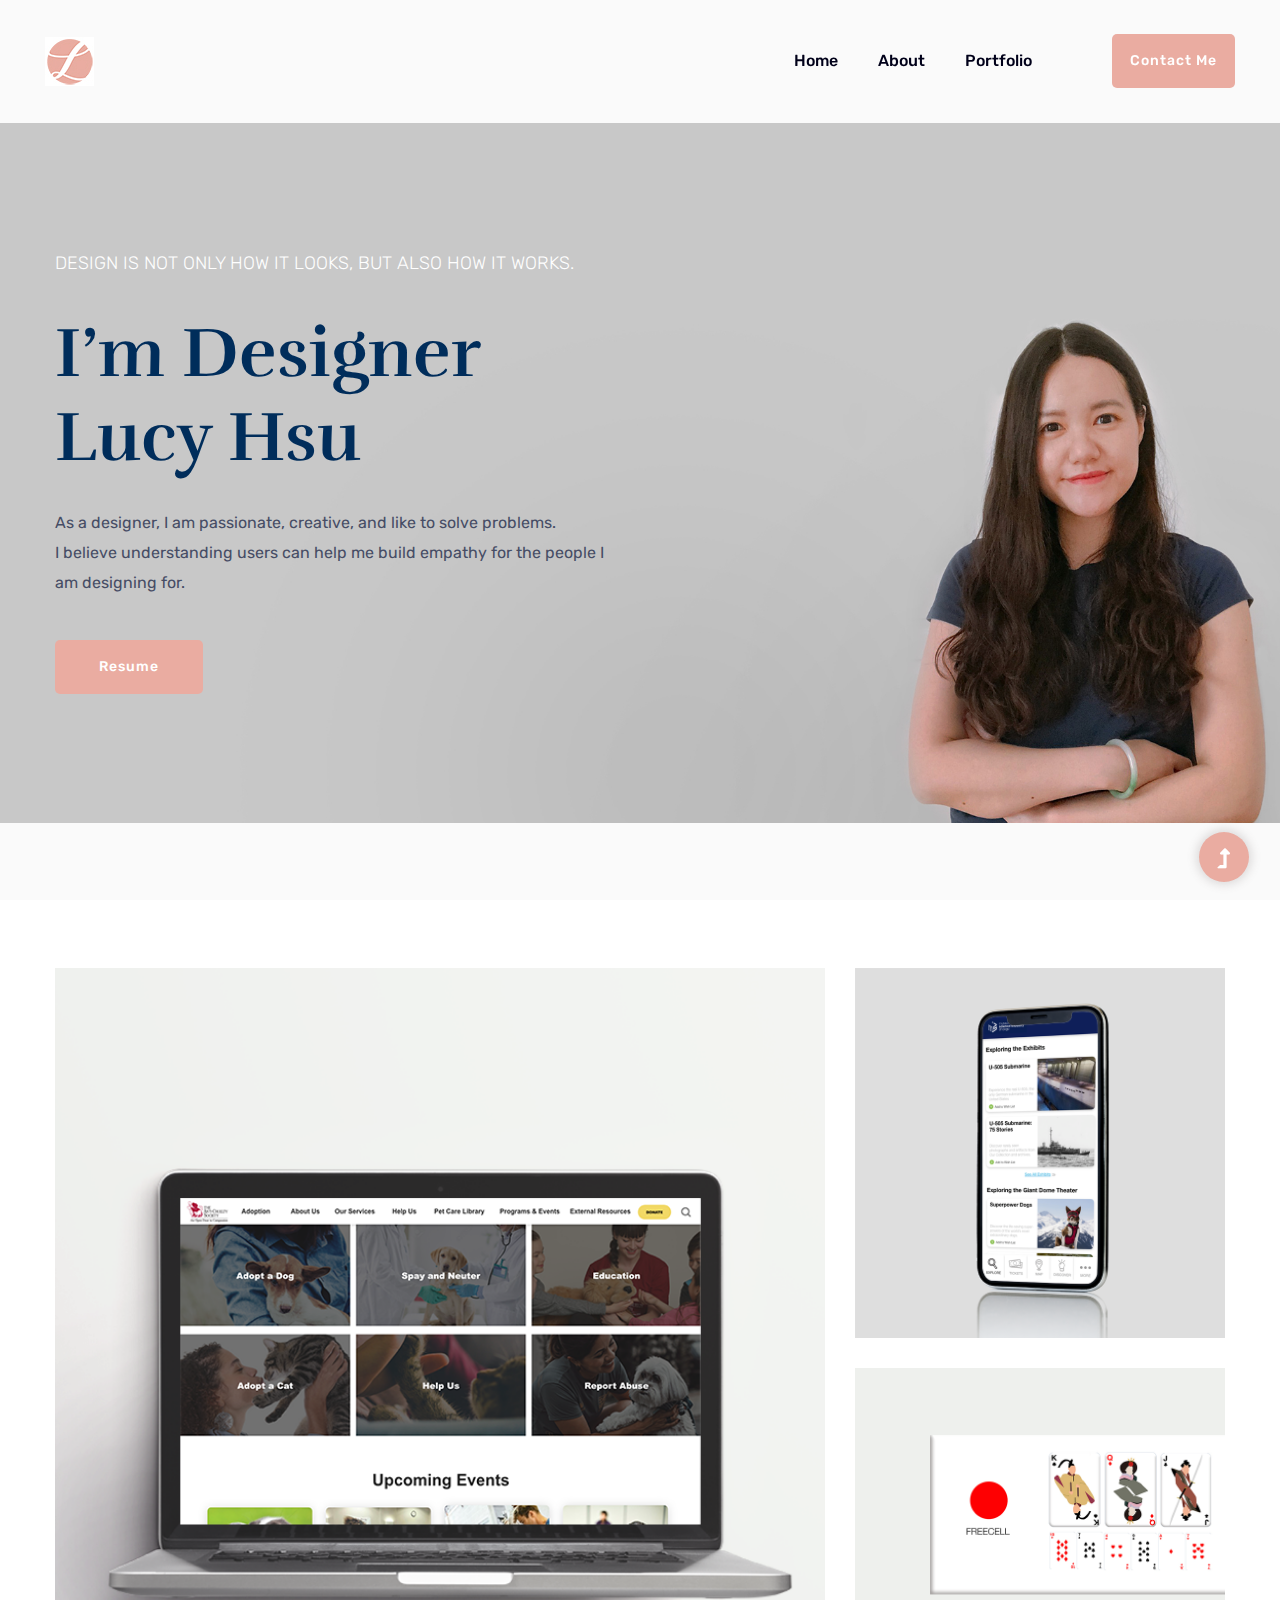
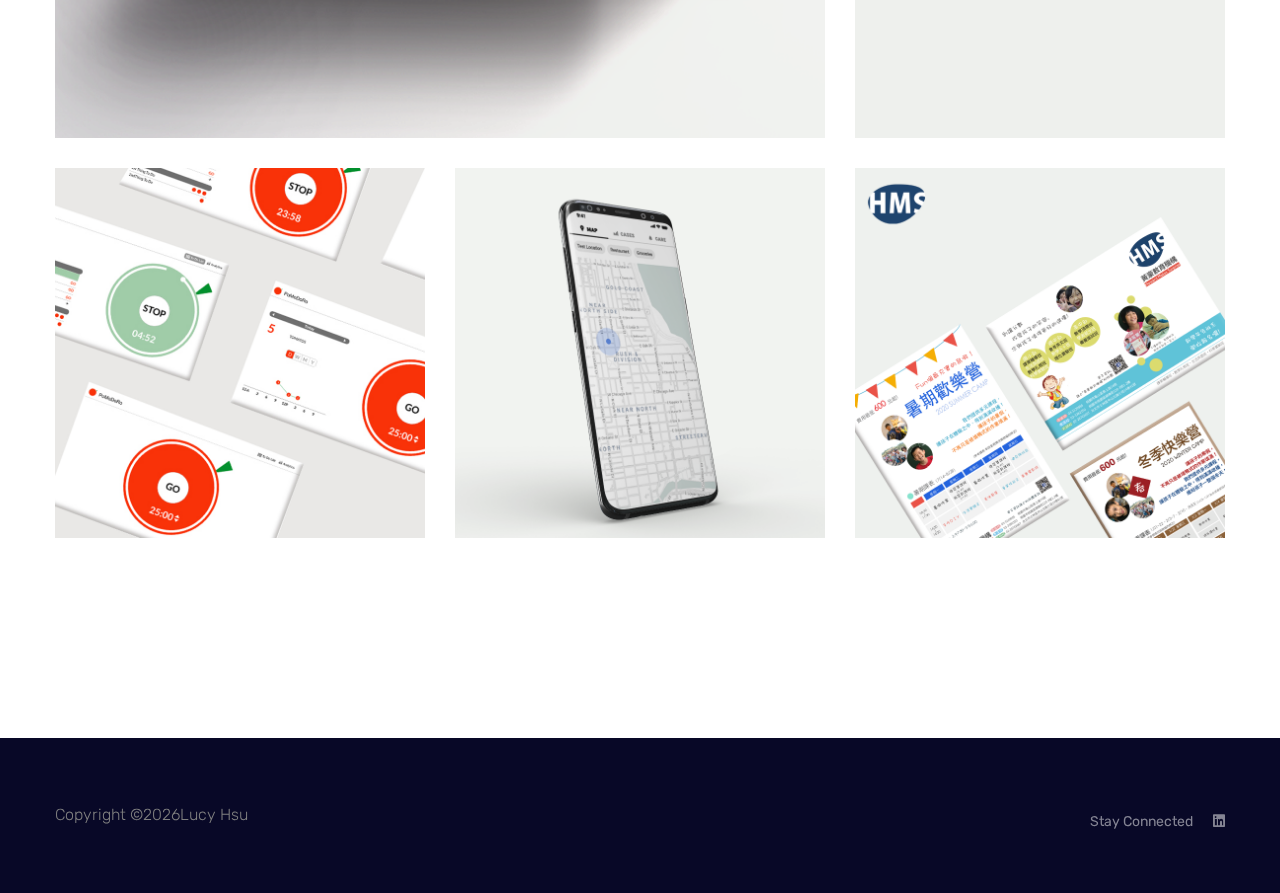
==== commit 53c6975a: "Add files via upload" ====
--- a/index.html
+++ b/index.html
@@ -385,7 +385,9 @@
                 <div class="footer-bottom">
                     <div class="row d-flex justify-content-between align-items-center">
                         <div class="col-xl-9 col-lg-8">
-                          
+                            <div class="footer-copy-right">
+                               <p style="color: gray">Copyright &copy;<script>document.write(new Date().getFullYear())</script>Lucy Hsu</p>
+                            </div>
                         </div>
                         <div class="col-xl-3 col-lg-4">
                             <!-- Footer Social -->
--- a/assets/css/style.css
+++ b/assets/css/style.css
@@ -28,7 +28,22 @@
 #description{
 margin-top: 30px;}
 
-.about-area .about-caption h3{font-size:30px;color:#000a2d;font-weight:700;margin-bottom:35px;line-height:1.5}@media (max-width: 575px){.about-area .about-caption h3{font-size:24px;line-height:1.6}}.about-area .about-caption .pera1{margin-bottom:25px}.about-area .about-caption2 h3{font-size:40px;color:#000a2d;font-weight:700;margin-bottom:35px;line-height:1.5}@media only screen and (min-width: 768px) and (max-width: 991px){.about-area .about-caption2 h3{font-size:30px}}@media only screen and (min-width: 576px) and (max-width: 767px){.about-area .about-caption2 h3{font-size:30px}}@media (max-width: 575px){.about-area .about-caption2 h3{font-size:25px}}.about-area .about-caption2 p{color:#464d65;font-size:20px;font-weight:500;margin-bottom:10px}.about-area .about-caption2 .send-cv{display:flex;justify-content:space-between}.about-area .about-caption2 .send-cv a{color:#000a2d;font-size:35px;font-weight:500;margin-bottom:10px;text-decoration:underline;display:inline-block}@media only screen and (min-width: 768px) and (max-width: 991px){.about-area .about-caption2 .send-cv a{font-size:30px}}@media only screen and (min-width: 576px) and (max-width: 767px){.about-area .about-caption2 .send-cv a{font-size:28px}}@media (max-width: 575px){.about-area .about-caption2 .send-cv a{font-size:25px}}.about-area .about-caption2 .send-cv i{font-size:30px;cursor:pointer;text-decoration:double underline;position:relative;bottom:-10px}@media only screen and (min-width: 576px) and (max-width: 767px){.about-area .about-caption2 .send-cv i{bottom:-6px;font-size:23px}}@media (max-width: 575px){.about-area .about-caption2 .send-cv i{bottom:-6px;font-size:23px}}.about-me .about-me-img img{width:80%; margin-left: 95px}.about-me .about-me-caption h2{font-size:48px;display:block;color:#000a2d;font-weight:600;margin-bottom:40px}@media only screen and (min-width: 992px) and (max-width: 1199px){.about-me .about-me-caption h2{font-size:41px}}@media only screen and (min-width: 768px) and (max-width: 991px){.about-me .about-me-caption h2{font-size:35px}}@media only screen and (min-width: 576px) and (max-width: 767px){.about-me .about-me-caption h2{font-size:31px}}@media (max-width: 575px){.about-me .about-me-caption h2{font-size:24px;line-height:1.6}}.about-me .about-me-caption h5{padding-left:25px;border-left:2px solid #eaaca1;margin-bottom:30px}
+.about-area .about-caption h3{font-size:30px;color:#000a2d;font-weight:700;margin-bottom:35px;line-height:1.5}
+@media (max-width: 575px){.about-area .about-caption h3{font-size:24px;line-height:1.6}}.about-area .about-caption .pera1{margin-bottom:25px}.about-area .about-caption2 h3{font-size:40px;color:#000a2d;font-weight:700;margin-bottom:35px;line-height:1.5}
+@media only screen and (min-width: 768px) and (max-width: 991px){.about-area .about-caption2 h3{font-size:30px}}
+@media only screen and (min-width: 576px) and (max-width: 767px){.about-area .about-caption2 h3{font-size:30px}}
+@media (max-width: 575px){.about-area .about-caption2 h3{font-size:25px}}.about-area .about-caption2 p{color:#464d65;font-size:20px;font-weight:500;margin-bottom:10px}.about-area .about-caption2 .send-cv{display:flex;justify-content:space-between}.about-area .about-caption2 .send-cv a{color:#000a2d;font-size:35px;font-weight:500;margin-bottom:10px;text-decoration:underline;display:inline-block}
+@media only screen and (min-width: 768px) and (max-width: 991px){.about-area .about-caption2 .send-cv a{font-size:30px}}
+@media only screen and (min-width: 576px) and (max-width: 767px){.about-area .about-caption2 .send-cv a{font-size:28px}}
+@media (max-width: 575px){.about-area .about-caption2 .send-cv a{font-size:25px}}.about-area .about-caption2 .send-cv i{font-size:30px;cursor:pointer;text-decoration:double underline;position:relative;bottom:-10px}
+@media only screen and (min-width: 576px) and (max-width: 767px){.about-area .about-caption2 .send-cv i{bottom:-6px;font-size:23px}}
+
+@media (max-width: 575px){.about-area .about-caption2 .send-cv i{bottom:-6px;font-size:23px}}.about-me .about-me-img img{width:80%; margin-left: 50px}.about-me .about-me-caption h2{font-size:48px;display:block;color:#000a2d;font-weight:600;margin-bottom:40px}
+
+@media only screen and (min-width: 992px) and (max-width: 1199px){.about-me .about-me-caption h2{font-size:41px}}
+@media only screen and (min-width: 768px) and (max-width: 991px){.about-me .about-me-caption h2{font-size:35px}}
+@media only screen and (min-width: 576px) and (max-width: 767px){.about-me .about-me-caption h2{font-size:31px}}
+@media (max-width: 575px){.about-me .about-me-caption h2{font-size:24px;line-height:1.6}}.about-me .about-me-caption h5{padding-left:25px;border-left:2px solid #eaaca1;margin-bottom:30px}
 
 .divider{
     margin: 30px auto 60px auto;
@@ -67,11 +82,12 @@
 .single-services:hover #overlay{opacity: 1}
 
 
-#interview, #cardsorting,#navigation, #usability, #description, #covidmood:after{
+#interview, #cardsorting,#navigation, #usability, #description, #covidmoodcolumn:after{
 content: "";
   display: table;
   clear: both;
-    margin: auto
+    margin: auto;
+        padding: 10px
 }
 
 #interviewcolumn, #cardsortingcolumn, #navigationcolumn, #usabilitycolumn, #covidmoodcolumn{
@@ -123,8 +139,8 @@
     width:30%;
    }
 
-@media only screen and (min-width: 576px) and (max-width: 767px){#interviewcolumn, #cardsortingcolumn, #navigationcolumn{width: 100%; float: none}}
-@media (max-width: 575px){#interviewcolumn, #cardsortingcolumn,#navigationcolumn{width: 100%; float: none}}
+@media only screen and (min-width: 576px) and (max-width: 767px){#interviewcolumn, #cardsortingcolumn, #navigationcolumn, #usabilitycolumn, #covidmoodcolumn, #descriptioncolumn_left, #descriptioncolumn_right, #descriptioncolumnmini_left, #descriptioncolumnmini_right, #aboutdescriptioncolumn_left, #aboutdescriptioncolumn_right{width: 100%; float: none}}
+@media (max-width: 575px){#interviewcolumn, #cardsortingcolumn, #navigationcolumn, #usabilitycolumn, #covidmoodcolumn, #descriptioncolumn_left, #descriptioncolumn_right, #descriptioncolumnmini_left, #descriptioncolumnmini_right, #aboutdescriptioncolumn_left, #aboutdescriptioncolumn_right{width: 100%; float: none}}
 
 #finding{
 margin: auto}
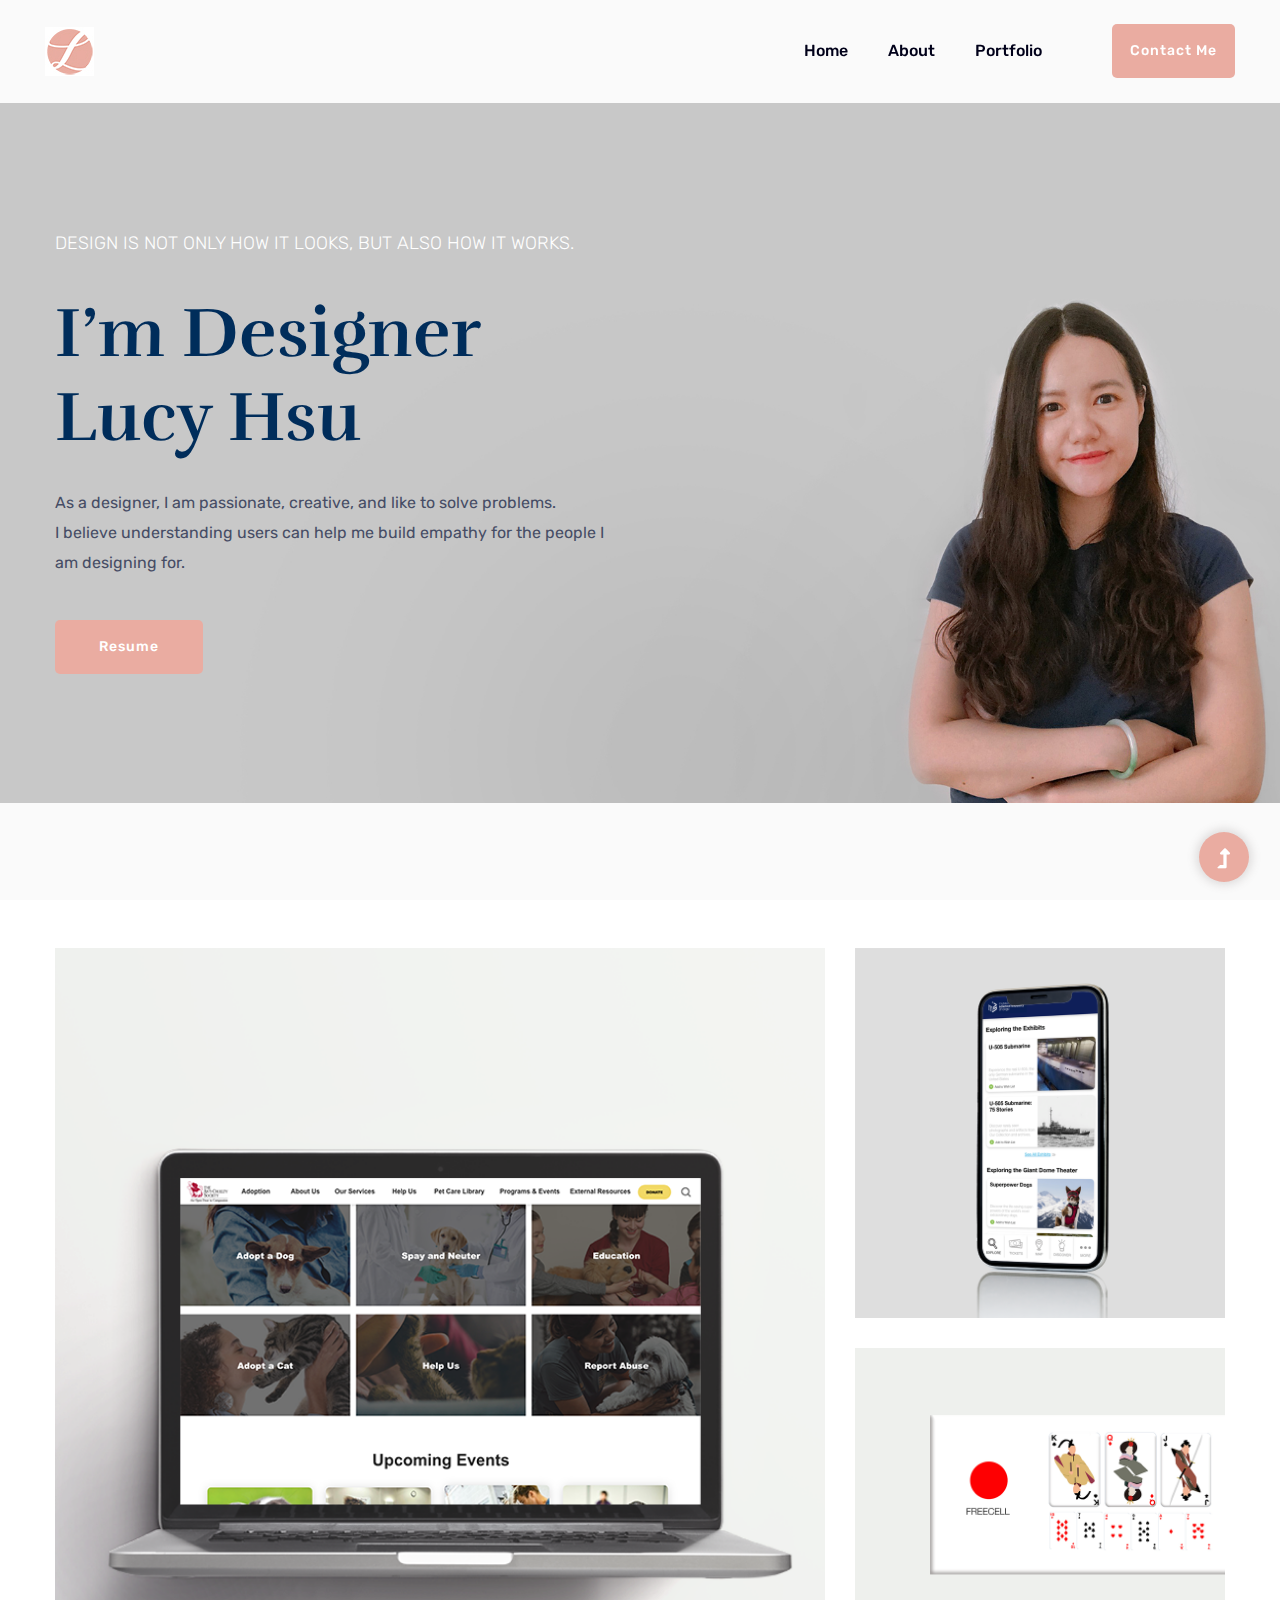
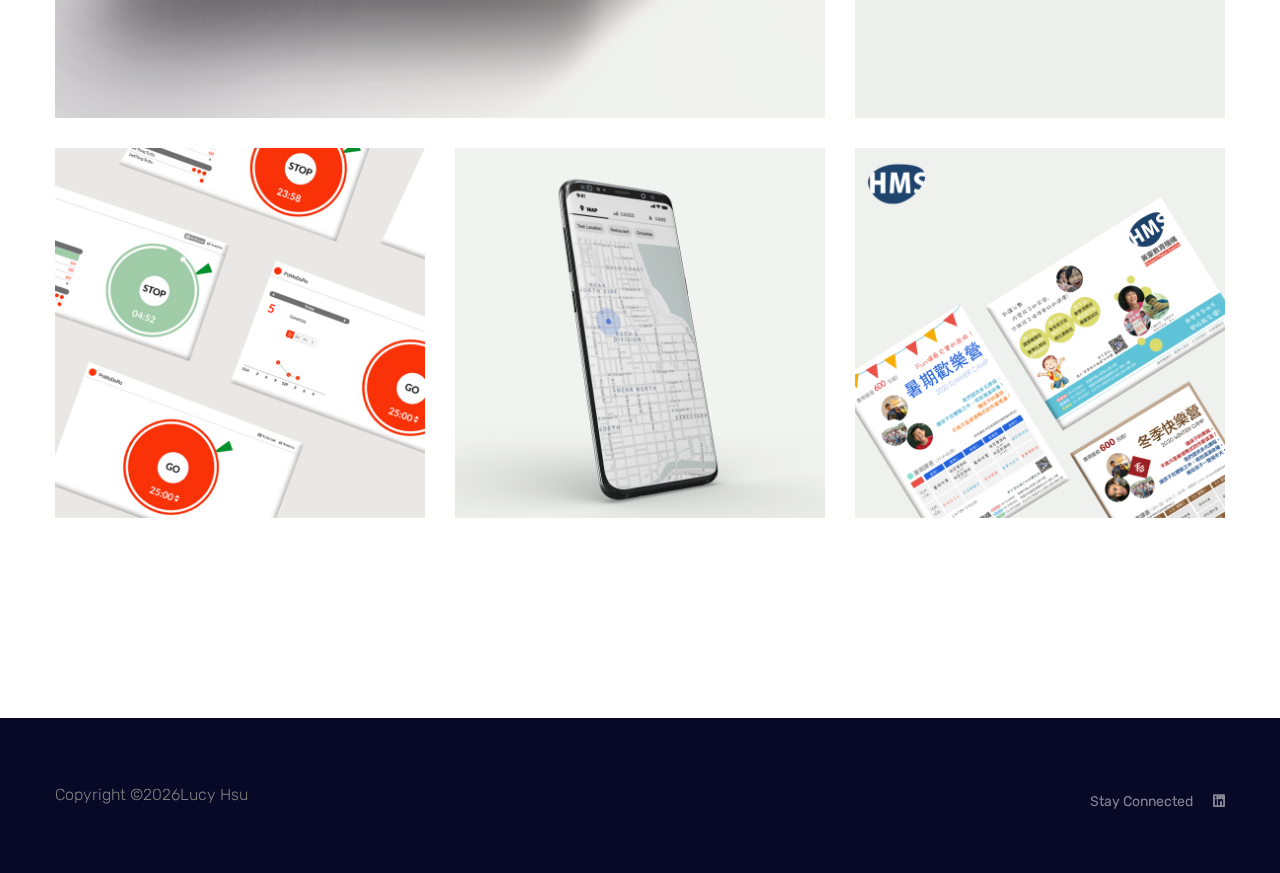
==== commit a0fe6236: "Add files via upload" ====
--- a/index.html
+++ b/index.html
@@ -90,7 +90,7 @@
                                     <P data-animation="fadeInUp" data-delay=".8s" >As a designer, I am passionate, creative, and like to solve problems.<br>I believe understanding users can help me build empathy for the people I am designing for.</P>
                                     <!-- Hero-btn -->
                                     <div class="hero__btn">
-                                        <a href="assets/img/gallery/resume2020.pdf" class="btn hero-btn"  data-animation="fadeInLeft" data-delay=".8s">Resume</a>
+                                        <a href="assets/img/gallery/WeiLu(Lucy)_Hsu_resume2020.pdf" class="btn hero-btn"  data-animation="fadeInLeft" data-delay=".8s">Resume</a>
                                
                                     </div>
                                 </div>
@@ -132,7 +132,7 @@
                                                     <div class="single-services mb-30">
                                                         <a href="portfolio_details_2.html">
                                                         <img src="assets/img/service/services2.png" alt="">
-                                                        <div id="overlay">MSI Mobile<br> Application Redesign</div></a>
+                                                        <div id="overlay">MSI Mobile<br> Application Design</div></a>
                                                     </div>
                                                 </div>
                                                 <div class="col-lg-12">
--- a/assets/css/style.css
+++ b/assets/css/style.css
@@ -43,7 +43,7 @@
 @media only screen and (min-width: 992px) and (max-width: 1199px){.about-me .about-me-caption h2{font-size:41px}}
 @media only screen and (min-width: 768px) and (max-width: 991px){.about-me .about-me-caption h2{font-size:35px}}
 @media only screen and (min-width: 576px) and (max-width: 767px){.about-me .about-me-caption h2{font-size:31px}}
-@media (max-width: 575px){.about-me .about-me-caption h2{font-size:24px;line-height:1.6}}.about-me .about-me-caption h5{padding-left:25px;border-left:2px solid #eaaca1;margin-bottom:30px}
+@media (max-width: 300px){.about-me .about-me-caption h2{font-size:24px;line-height:1.6}}.about-me .about-me-caption h5{padding-left:25px;border-left:2px solid #eaaca1;margin-bottom:30px}
 
 .divider{
     margin: 30px auto 60px auto;
@@ -82,20 +82,18 @@
 .single-services:hover #overlay{opacity: 1}
 
 
-#interview, #cardsorting,#navigation, #usability, #description, #covidmoodcolumn:after{
+#interview, #cardsorting,#navigation, #usability, #description, #covidmood, #msiusability:after{
 content: "";
   display: table;
   clear: both;
     margin: auto;
-        padding: 10px
+        
 }
 
-#interviewcolumn, #cardsortingcolumn, #navigationcolumn, #usabilitycolumn, #covidmoodcolumn{
+#interviewcolumn, #cardsortingcolumn, #navigationcolumn, #usabilitycolumn, #covidmoodcolumn {
  float: left;
   width: 50%;
 }
-
-
 
 #descriptioncolumn_left{
     float:left;
@@ -133,14 +131,24 @@
   }
 
 #aboutdescriptioncolumn_right{
-    float: left;
+    float:left;
     border-left: 1px solid #dadada;
     padding: 20px;
     width:30%;
    }
 
-@media only screen and (min-width: 576px) and (max-width: 767px){#interviewcolumn, #cardsortingcolumn, #navigationcolumn, #usabilitycolumn, #covidmoodcolumn, #descriptioncolumn_left, #descriptioncolumn_right, #descriptioncolumnmini_left, #descriptioncolumnmini_right, #aboutdescriptioncolumn_left, #aboutdescriptioncolumn_right{width: 100%; float: none}}
-@media (max-width: 575px){#interviewcolumn, #cardsortingcolumn, #navigationcolumn, #usabilitycolumn, #covidmoodcolumn, #descriptioncolumn_left, #descriptioncolumn_right, #descriptioncolumnmini_left, #descriptioncolumnmini_right, #aboutdescriptioncolumn_left, #aboutdescriptioncolumn_right{width: 100%; float: none}}
+#msiusabilitycolumn_left{
+      float: left;
+    width:70%;
+}
+
+#msiusabilitycolumn_right{
+      float: left;
+    width:30%;
+}
+
+@media only screen and (min-width: 576px) and (max-width: 767px){#interviewcolumn, #cardsortingcolumn, #navigationcolumn, #usabilitycolumn, #covidmoodcolumn, #descriptioncolumn_left, #descriptioncolumn_right, #descriptioncolumnmini_left, #descriptioncolumnmini_right, #aboutdescriptioncolumn_left, #aboutdescriptioncolumn_right, #msiusabilitycolumn_left, #msiusabilitycolumn_right{width: 100%; float: none}}
+@media (max-width: 575px){#interviewcolumn, #cardsortingcolumn, #navigationcolumn, #usabilitycolumn, #covidmoodcolumn, #descriptioncolumn_left, #descriptioncolumn_right, #descriptioncolumnmini_left, #descriptioncolumnmini_right, #aboutdescriptioncolumn_left, #aboutdescriptioncolumn_right, #aboutdescriptioncolumn_right, #msiusabilitycolumn_left, #msiusabilitycolumn_right{width: 100%; float: none}}
 
 #finding{
 margin: auto}
@@ -155,18 +163,33 @@
 color: gray;
 text-align: center}
 
+#msigif{
+width: 270px;
+margin: auto}
+
+#antigif{
+width: 70%;
+margin: auto}
+
+@media only screen and (min-width: 576px) and (max-width: 767px){#msigif{width: 180px; float: none}}
+@media (max-width: 575px){#msigif, {width: 90px; float: none}}
+
+@media only screen and (min-width: 576px) and (max-width: 767px){#antigif{width: 100%; float: none}}
+@media (max-width: 575px){#antigif, {width: 100%; float: none}}
+
 .services-area .properties__button{float:right}@media only screen and (min-width: 768px) and (max-width: 991px){.services-area .properties__button{float:left}}@media only screen and (min-width: 576px) and (max-width: 767px){.services-area .properties__button{float:left}}@media (max-width: 575px){.services-area .properties__button{float:left}}.services-area .nav-tabs .nav-link{border:0;border-bottom:2px solid transparent;padding:10px 20px}@media only screen and (min-width: 992px) and (max-width: 1199px){.services-area .nav-tabs .nav-link{padding:10px 10px}}@media only screen and (min-width: 768px) and (max-width: 991px){.services-area .nav-tabs .nav-link{padding:10px 15px}}@media only screen and (min-width: 576px) and (max-width: 767px){.services-area .nav-tabs .nav-link{padding:10px 15px}}@media (max-width: 575px){.services-area .nav-tabs .nav-link{padding:10px 15px}}.services-area .nav-tabs::before{position:absolute;content:"";width:100%;height:2px;background:#e7ebf2;bottom:-1px;left:0}@media only screen and (min-width: 576px) and (max-width: 767px){.services-area .nav-tabs::before{display:none}}@media (max-width: 575px){.services-area .nav-tabs::before{display:none}}.services-area .nav-tabs .nav-item.show .nav-link,.services-area .nav-tabs .nav-link.active{background:none;border-bottom:2px solid #ff5757;z-index:5;position:relative}.services-area .nav-tabs .nav-item{display:block;color:#161e46;font-weight:500;text-transform:capitalize;font-size:16px}.services-area .nav-tabs{margin-bottom:9px;padding-bottom:0px;position:relative;border:0;display:flex;justify-content:center}@media only screen and (min-width: 768px) and (max-width: 991px){.services-area .nav-tabs{justify-content:start}}@media only screen and (min-width: 576px) and (max-width: 767px){.services-area .nav-tabs{justify-content:start}}@media (max-width: 575px){.services-area .nav-tabs{justify-content:start}}.tab-pane{-webkit-transition:all .6s ease-out 0s;-moz-transition:all .6s ease-out 0s;-ms-transition:all .6s ease-out 0s;-o-transition:all .6s ease-out 0s;transition:all .6s ease-out 0s}.wantToWork-area{background-image:url(../img/gallery/section_bg02.jpg);background-size:cover;background-repeat:no-repeat}.wantToWork-area .wantToWork-caption h2{color:#eaaca1;font-size:48px;font-weight:700;line-height:1.5;margin:0}@media only screen and (min-width: 768px) and (max-width: 991px){.wantToWork-area .wantToWork-caption h2{font-size:30px}}@media (max-width: 575px){.wantToWork-area .wantToWork-caption h2{font-size:25px;margin-bottom:20px}}.wantToWork-area .wantToWork-caption p{font-size:18px}@media only screen and (min-width: 576px) and (max-width: 767px){.wantToWork-area .wantToWork-btn{float:left;margin-top:30px}}@media (max-width: 575px){.wantToWork-area .wantToWork-btn{float:left;margin-top:30px}}@media only screen and (min-width: 768px) and (max-width: 991px){.wantToWork-area .wantToWork-btn{float:left;margin-top:30px}}.contact-info-area .contact-caption h3{font-size:48px;display:block;color:#000a2d;font-weight:600;margin-bottom:40px}@media only screen and (min-width: 576px) and (max-width: 767px){.contact-info-area .contact-caption h3{font-size:31px}}@media (max-width: 575px){.contact-info-area .contact-caption h3{font-size:28px;line-height:1.6}}.contact-info-area .contact-caption p{margin-bottom:40px}.contact-info-area .contact-wrapper input{background:#fff;height:60px;width:100%;padding:10px 26px;border:0;color:#a3a3a3;font-weight:500;text-transform:capitalize;border-radius:0px;border:0;margin-bottom:30px}.contact-info-area .contact-wrapper input::placeholder{color:#9696a7;font-weight:300;font-size:16px}.contact-info-area .contact-wrapper textarea{color:#a3a3a3;background:#fff;font-weight:500;letter-spacing:2px;text-transform:capitalize;height:160px;width:100%;padding:30px 26px;border:0;border-radius:0px;border:0;margin-bottom:30px}.contact-info-area .contact-wrapper textarea::placeholder{color:#9696a7;font-weight:300;font-size:16px}
 
 
 
 .portfolio-details-area .details-img img
-{width:100%;display: block;
-  margin-left: auto;
-  margin-right: auto;}
-@media only screen and (min-width: 768px) and (max-width: 991px){.portfolio-details-area .details-caption{padding-left:0}}
-@media only screen and (min-width: 576px) and (max-width: 767px){.portfolio-details-area .details-caption{padding-left:0}}
+{width:100%;
+    display: block;
+  margin: auto}
 
-@media (max-width: 575px){.portfolio-details-area .details-caption{padding-left:0}}.portfolio-details-area .details-caption h3{font-size:36px;font-weight:700;line-height:1.2;margin-bottom:23px}@media only screen and (min-width: 576px) and (max-width: 767px){.portfolio-details-area .details-caption h3{font-size:29px}}@media (max-width: 575px){.portfolio-details-area .details-caption h3{font-size:29px}}.portfolio-details-area .details-caption p{color:#242424}.categories-area{background-image:url(../img/gallery/shape1.png);background-size:71%;background-repeat:no-repeat;background-position:left top}@media only screen and (min-width: 768px) and (max-width: 991px){.categories-area{background-image:unset}}@media only screen and (min-width: 576px) and (max-width: 767px){.categories-area{background-image:unset}}@media (max-width: 575px){.categories-area{background-image:unset}}.categories-area.categories-area2{background-image:unset}.categories-area .single-cat{border:1px solid #e1ebf7;border-radius:6px;padding:61px 22px;-webkit-transition:all .4s ease-out 0s;-moz-transition:all .4s ease-out 0s;-ms-transition:all .4s ease-out 0s;-o-transition:all .4s ease-out 0s;transition:all .4s ease-out 0s;position:relative;z-index:1}.categories-area .single-cat::before{position:absolute;content:"";width:100%;height:0;background:#ff3d1c;transition:.6s;bottom:0;left:0;z-index:-1;border-radius:6px}.categories-area .single-cat .cat-icon span{color:#eaaca1;font-size:50px;margin-bottom:30px;display:block;margin-bottom:50px;width:100px;height:100px;background:#fff4f4;line-height:100px;text-align:center;border-radius:50px;display:inline-block}.categories-area .single-cat .cat-cap h5>a{font-size:25px;font-weight:700;margin-bottom:21px;display:block;-webkit-transition:all .2s ease-out 0s;-moz-transition:all .2s ease-out 0s;-ms-transition:all .2s ease-out 0s;-o-transition:all .2s ease-out 0s;transition:all .2s ease-out 0s}@media only screen and (min-width: 576px) and (max-width: 767px){.categories-area .single-cat .cat-cap h5>a{font-size:21px}}@media (max-width: 575px){.categories-area .single-cat .cat-cap h5>a{font-size:21px}}.categories-area .single-cat .cat-cap p{margin-bottom:36px;color:#57667e;font-size:16px;-webkit-transition:all .2s ease-out 0s;-moz-transition:all .2s ease-out 0s;-ms-transition:all .2s ease-out 0s;-o-transition:all .2s ease-out 0s;transition:all .2s ease-out 0s;margin:0}@media only screen and (min-width: 576px) and (max-width: 767px){.categories-area .single-cat .cat-cap p{font-size:15px}}.categories-area .single-cat .cat-cap a{color:#1c165c;font-size:16px;font-weight:600;-webkit-transition:all .2s ease-out 0s;-moz-transition:all .2s ease-out 0s;-ms-transition:all .2s ease-out 0s;-o-transition:all .2s ease-out 0s;transition:all .2s ease-out 0s}.categories-area .single-cat:hover{border:1px solid transparent}.categories-area .single-cat:hover::before{height:100%}.categories-area .single-cat:hover .cat-icon span{background:#fff}.categories-area .single-cat:hover .cat-cap h5{color:#fff}.categories-area .single-cat:hover .cat-cap p{color:#fff}.categories-area .single-cat:hover .cat-cap a{color:#fff}.footer-area{background:#080827}.footer-area .footer-top .footer-top-cap img{margin-bottom:30px}.footer-area .footer-top .footer-top-cap span a{font-size:50px;display:block;color:#fff;font-weight:400;margin-bottom:20px}@media (max-width: 575px){.footer-area .footer-top .footer-top-cap span a{font-size:27px}}@media only screen and (min-width: 576px) and (max-width: 767px){.footer-area .footer-top 
+@media only screen and (min-width: 768px) and (max-width: 991px){.portfolio-details-area .details-caption{padding-left:10px}}
+@media only screen and (min-width: 576px) and (max-width: 767px){.portfolio-details-area .details-caption{padding-left:10px}}
+
+@media (max-width: 575px){.portfolio-details-area .details-caption{padding-left:8px}}.portfolio-details-area .details-caption h3{font-size:36px;font-weight:700;line-height:1.2;margin-bottom:23px}@media only screen and (min-width: 576px) and (max-width: 767px){.portfolio-details-area .details-caption h3{font-size:29px}}@media (max-width: 575px){.portfolio-details-area .details-caption h3{font-size:29px}}.portfolio-details-area .details-caption p{color:#242424}.categories-area{background-image:url(../img/gallery/shape1.png);background-size:71%;background-repeat:no-repeat;background-position:left top}@media only screen and (min-width: 768px) and (max-width: 991px){.categories-area{background-image:unset}}@media only screen and (min-width: 576px) and (max-width: 767px){.categories-area{background-image:unset}}@media (max-width: 575px){.categories-area{background-image:unset}}.categories-area.categories-area2{background-image:unset}.categories-area .single-cat{border:1px solid #e1ebf7;border-radius:6px;padding:61px 22px;-webkit-transition:all .4s ease-out 0s;-moz-transition:all .4s ease-out 0s;-ms-transition:all .4s ease-out 0s;-o-transition:all .4s ease-out 0s;transition:all .4s ease-out 0s;position:relative;z-index:1}.categories-area .single-cat::before{position:absolute;content:"";width:100%;height:0;background:#ff3d1c;transition:.6s;bottom:0;left:0;z-index:-1;border-radius:6px}.categories-area .single-cat .cat-icon span{color:#eaaca1;font-size:50px;margin-bottom:30px;display:block;margin-bottom:50px;width:100px;height:100px;background:#fff4f4;line-height:100px;text-align:center;border-radius:50px;display:inline-block}.categories-area .single-cat .cat-cap h5>a{font-size:25px;font-weight:700;margin-bottom:21px;display:block;-webkit-transition:all .2s ease-out 0s;-moz-transition:all .2s ease-out 0s;-ms-transition:all .2s ease-out 0s;-o-transition:all .2s ease-out 0s;transition:all .2s ease-out 0s}@media only screen and (min-width: 576px) and (max-width: 767px){.categories-area .single-cat .cat-cap h5>a{font-size:21px}}@media (max-width: 575px){.categories-area .single-cat .cat-cap h5>a{font-size:21px}}.categories-area .single-cat .cat-cap p{margin-bottom:36px;color:#57667e;font-size:16px;-webkit-transition:all .2s ease-out 0s;-moz-transition:all .2s ease-out 0s;-ms-transition:all .2s ease-out 0s;-o-transition:all .2s ease-out 0s;transition:all .2s ease-out 0s;margin:0}@media only screen and (min-width: 576px) and (max-width: 767px){.categories-area .single-cat .cat-cap p{font-size:15px}}.categories-area .single-cat .cat-cap a{color:#1c165c;font-size:16px;font-weight:600;-webkit-transition:all .2s ease-out 0s;-moz-transition:all .2s ease-out 0s;-ms-transition:all .2s ease-out 0s;-o-transition:all .2s ease-out 0s;transition:all .2s ease-out 0s}.categories-area .single-cat:hover{border:1px solid transparent}.categories-area .single-cat:hover::before{height:100%}.categories-area .single-cat:hover .cat-icon span{background:#fff}.categories-area .single-cat:hover .cat-cap h5{color:#fff}.categories-area .single-cat:hover .cat-cap p{color:#fff}.categories-area .single-cat:hover .cat-cap a{color:#fff}.footer-area{background:#080827}.footer-area .footer-top .footer-top-cap img{margin-bottom:30px}.footer-area .footer-top .footer-top-cap span a{font-size:50px;display:block;color:#fff;font-weight:400;margin-bottom:20px}@media (max-width: 575px){.footer-area .footer-top .footer-top-cap span a{font-size:27px}}@media only screen and (min-width: 576px) and (max-width: 767px){.footer-area .footer-top 
 .footer-top-cap span a{font-size:45px}}.footer-area .footer-top .footer-top-cap span a:hvoer{color:#fff}.footer-area .footer-top .footer-top-cap p{color:#c5c5dd;margin-bottom:1px}.footer-area .footer-bottom{padding-bottom:50px;padding-top:20px}.footer-area .footer-bottom .footer-copy-right p{color:#393a50;font-weight:300;font-size:16px;line-height:2;margin-bottom:12px}.footer-area .footer-bottom .footer-copy-right p i{color:#eaaca1}.footer-area .footer-bottom .footer-copy-right p a{color:#eaaca1}@media only screen and (min-width: 768px) and (max-width: 991px){.footer-area .footer-social{float:left;padding-top:10px}}@media only screen and (min-width: 576px) and (max-width: 767px){.footer-area .footer-social{float:left;padding-top:10px}}@media (max-width: 575px){.footer-area .footer-social{float:left;padding-top:10px}}.footer-area .footer-social a{color:#848493;font-size:14px;text-align:center;margin-left:16px}.footer-area .footer-social a:first-child{margin-left:0px}.footer-area .footer-social a:hover{color:#fff}.hero-caption span{color:#fff;font-size:16px;display:block;margin-bottom:24px;font-weight:600;padding-left:95px;position:relative}.hero-caption span::before{position:absolute;content:"";width:75px;height:3px;background:#eaaca1;left:0;top:52%;transform:translateY(-50%)}.hero-caption h2{color:#fff;font-size:50px;font-weight:700}.latest-blog-area .custom-row{margin:0 -15px}.latest-blog-area .blog-wrapper{border:1px solid #f0f0f0;border-radius:5px;padding:50px 40px;position:relative;background:#fff}.latest-blog-area .blog-wrapper .blog-inner .blog-top{display:flex;align-items:center;margin-bottom:30px}.latest-blog-area .blog-wrapper .blog-inner .blog-top p{margin-top:30px;margin-bottom:34px}.latest-blog-area .blog-wrapper .blog-inner .blog-top .comment-person{margin-left:20px}.latest-blog-area .blog-wrapper .blog-inner .blog-top .comment-person h2{color:#eaaca1;font-size:18px;font-weight:600}.latest-blog-area .blog-wrapper .blog-inner .blog-top .comment-person span{color:#57667e;font-weight:300;font-size:14px}.blog-active button{cursor:pointer}.blog-active .slick-arrow{position:absolute;top:-154px;right:10px;background:none;border:none;background:red;width:50px;height:50px;line-height:50px;background:#fff;color:#ff5a5a;border:2px solid #f5f5f5;padding:0;border-radius:50%;cursor:pointer}.blog-active .slick-prev.slick-arrow{right:65px}.latest-blog-area .area-heading{margin-bottom:70px}.blog_area a{color:"Rufina",serif !important;text-decoration:none;transition:.4s}.blog_area a:hover,.blog_area a :hover{background:-webkit-linear-gradient(131deg, #eaaca1 0%, #eaaca1 99%);-webkit-background-clip:text;-webkit-text-fill-color:transparent;text-decoration:none;transition:.4s}.single-blog{overflow:hidden;margin-bottom:30px}.single-blog:hover{box-shadow:0px 10px 20px 0px rgba(42,34,123,0.1)}.single-blog .thumb{overflow:hidden;position:relative}.single-blog .thumb:after{content:'';position:absolute;left:0;top:0;width:100%;height:100%;background:#000;opacity:0;-webkit-transition:all .3s ease-out 0s;-moz-transition:all .3s ease-out 0s;-ms-transition:all .3s ease-out 0s;-o-transition:all .3s ease-out 0s;transition:all .3s ease-out 0s}.single-blog h4{border-bottom:1px solid #dfdfdf;padding-bottom:34px;margin-bottom:25px}.single-blog a{font-size:20px;font-weight:600}.single-blog .date{color:#666666;text-align:left;display:inline-block;font-size:13px;font-weight:300}.single-blog .tag{text-align:left;display:inline-block;float:left;font-size:13px;font-weight:300;margin-right:22px;position:relative}.single-blog .tag:after{content:'';position:absolute;width:1px;height:10px;background:#acacac;right:-12px;top:7px}@media (max-width: 1199px){.single-blog .tag{margin-right:8px}.single-blog .tag:after{display:none}}.single-blog .likes{margin-right:16px}@media (max-width: 800px){.single-blog{margin-bottom:30px}}.single-blog .single-blog-content{padding:30px}.single-blog .single-blog-content .meta-bottom p{font-size:13px;font-weight:300}.single-blog .single-blog-content .meta-bottom i{color:#fdcb9e;font-size:13px;margin-right:7px}@media (max-width: 1199px){.single-blog .single-blog-content{padding:15px}}.single-blog:hover .thumb:after{opacity:.7;-webkit-transition:all .3s ease-out 0s;-moz-transition:all .3s ease-out 0s;-ms-transition:all .3s ease-out 0s;-o-transition:all .3s ease-out 0s;transition:all .3s ease-out 0s}@media (max-width: 1199px){.single-blog h4{transition:all 300ms linear 0s;border-bottom:1px solid #dfdfdf;padding-bottom:14px;margin-bottom:12px}.single-blog h4 a{font-size:18px}}.full_image.single-blog{position:relative}.full_image.single-blog .single-blog-content{position:absolute;left:35px;bottom:0;opacity:0;visibility:hidden;-webkit-transition:all .3s ease-out 0s;-moz-transition:all .3s ease-out 0s;-ms-transition:all .3s ease-out 0s;-o-transition:all .3s ease-out 0s;transition:all .3s ease-out 0s}@media (min-width: 992px){.full_image.single-blog .single-blog-content{bottom:100px}}.full_image.single-blog h4{-webkit-transition:all .3s ease-out 0s;-moz-transition:all .3s ease-out 0s;-ms-transition:all .3s ease-out 0s;-o-transition:all .3s ease-out 0s;transition:all .3s ease-out 0s;border-bottom:none;padding-bottom:5px}.full_image.single-blog a{font-size:20px;font-weight:600}.full_image.single-blog .date{color:#fff}.full_image.single-blog:hover .single-blog-content{opacity:1;visibility:visible;-webkit-transition:all .3s ease-out 0s;-moz-transition:all .3s ease-out 0s;-ms-transition:all .3s ease-out 0s;-o-transition:all .3s ease-out 0s;transition:all .3s ease-out 0s}.l_blog_item .l_blog_text .date{margin-top:24px;margin-bottom:15px}.l_blog_item .l_blog_text .date a{font-size:12px}.l_blog_item .l_blog_text h4{font-size:18px;border-bottom:1px solid #eeeeee;margin-bottom:0px;padding-bottom:20px;-webkit-transition:all .3s ease-out 0s;-moz-transition:all .3s ease-out 0s;-ms-transition:all .3s ease-out 0s;-o-transition:all .3s ease-out 0s;transition:all .3s ease-out 0s}.l_blog_item .l_blog_text p{margin-bottom:0px;padding-top:20px}.causes_slider .owl-dots{text-align:center;margin-top:80px}.causes_slider .owl-dots .owl-dot{height:14px;width:14px;background:#eeeeee;display:inline-block;margin-right:7px}.causes_slider .owl-dots .owl-dot:last-child{margin-right:0px}.causes_item{background:#fff}.causes_item .causes_img{position:relative}.causes_item .causes_img .c_parcent{position:absolute;bottom:0px;width:100%;left:0px;height:3px;background:rgba(255,255,255,0.5)}.causes_item .causes_img .c_parcent span{width:70%;height:3px;position:absolute;left:0px;bottom:0px}.causes_item .causes_img .c_parcent span:before{content:"75%";position:absolute;right:-10px;bottom:0px;color:#fff;padding:0px 5px}.causes_item .causes_text{padding:30px 35px 40px 30px}.causes_item .causes_text h4{font-size:18px;font-weight:600;margin-bottom:15px;cursor:pointer}.causes_item .causes_text p{font-size:14px;line-height:24px;font-weight:300;margin-bottom:0px}.causes_item .causes_bottom a{width:50%;border:1px solid;text-align:center;float:left;line-height:50px;color:#fff;font-size:14px;font-weight:500}.causes_item .causes_bottom a+a{border-color:#eeeeee;background:#fff;font-size:14px}.latest_blog_area{background:#f9f9ff}.single-recent-blog-post{margin-bottom:30px}.single-recent-blog-post .thumb{overflow:hidden}.single-recent-blog-post .thumb img{transition:all 0.7s linear}.single-recent-blog-post .details{padding-top:30px}.single-recent-blog-post .details .sec_h4{line-height:24px;padding:10px 0px 13px;transition:all 0.3s linear}.single-recent-blog-post .date{font-size:14px;line-height:24px;font-weight:400}.single-recent-blog-post:hover img{transform:scale(1.23) rotate(10deg)}.tags .tag_btn{font-size:12px;font-weight:500;line-height:20px;border:1px solid #eeeeee;display:inline-block;padding:1px 18px;text-align:center}.tags .tag_btn+.tag_btn{margin-left:2px}.blog_categorie_area{padding-top:30px;padding-bottom:30px}@media (min-width: 900px){.blog_categorie_area{padding-top:80px;padding-bottom:80px}}@media (min-width: 1100px){.blog_categorie_area{padding-top:120px;padding-bottom:120px}}.categories_post{position:relative;text-align:center;cursor:pointer}.categories_post img{max-width:100%}.categories_post .categories_details{position:absolute;top:20px;left:20px;right:20px;bottom:20px;background:rgba(34,34,34,0.75);color:#fff;transition:all 0.3s linear;display:flex;align-items:center;justify-content:center}.categories_post .categories_details h5{margin-bottom:0px;font-size:18px;line-height:26px;text-transform:uppercase;color:#fff;position:relative}.categories_post .categories_details p{font-weight:300;font-size:14px;line-height:26px;margin-bottom:0px}.categories_post .categories_details .border_line{margin:10px 0px;background:#fff;width:100%;height:1px}.categories_post:hover .categories_details{background:rgba(222,99,32,0.85)}.blog_item{margin-bottom:50px}.blog_details{padding:30px 0 20px 10px;box-shadow:0px 10px 20px 0px rgba(221,221,221,0.3)}@media (min-width: 768px){.blog_details{padding:60px 30px 35px 35px}}.blog_details p{margin-bottom:30px}.blog_details a{color:#242b5e}.blog_details a:hover{color:#eaaca1}.blog_details h2{font-size:18px;font-weight:600;margin-bottom:8px}@media (min-width: 768px){.blog_details h2{font-size:24px;margin-bottom:15px}}.blog-info-link li{float:left;font-size:14px}.blog-info-link li a{color:#999999}.blog-info-link li i,.blog-info-link li span{font-size:13px;margin-right:5px}.blog-info-link li::after{content:"|";padding-left:10px;padding-right:10px}.blog-info-link li:last-child::after{display:none}.blog-info-link::after{content:"";display:block;clear:both;display:table}.blog_item_img{position:relative}.blog_item_img .blog_item_date{position:absolute;bottom:-10px;left:10px;display:block;color:#fff;background-color:#eaaca1;padding:8px 15px;border-radius:5px}@media (min-width: 768px){.blog_item_img .blog_item_date{bottom:-20px;left:40px;padding:13px 30px}}
 .blog_item_img .blog_item_date h3{font-size:22px;font-weight:600;color:#fff;margin-bottom:0;line-height:1.2}@media (min-width: 768px){.blog_item_img .blog_item_date h3{font-size:30px}}.blog_item_img .blog_item_date p{font-size:18px;margin-bottom:0;color:#fff}@media (min-width: 768px){.blog_item_img .blog_item_date p{font-size:18px}}.blog_right_sidebar .widget_title{font-size:20px;margin-bottom:40px}.blog_right_sidebar .widget_title::after{content:"";display:block;padding-top:15px;border-bottom:1px solid #f0e9ff}.blog_right_sidebar .single_sidebar_widget{background:#fbf9ff;padding:30px;margin-bottom:30px}.blog_right_sidebar .single_sidebar_widget .btn_1{margin-top:0px}.blog_right_sidebar .search_widget .form-control{height:50px;border-color:#f0e9ff;font-size:13px;color:#999999;padding-left:20px;border-radius:0;border-right:0}.blog_right_sidebar .search_widget .form-control::placeholder{color:#999999}.blog_right_sidebar .search_widget .form-control:focus{border-color:#f0e9ff;outline:0;box-shadow:none}.blog_right_sidebar .search_widget .input-group button{background:#eaaca1;border-left:0;border:1px solid #f0e9ff;padding:4px 15px;border-left:0;cursor:pointer}.blog_right_sidebar .search_widget .input-group button i{color:#fff}.blog_right_sidebar .search_widget .input-group button span{font-size:14px;color:#999999}.blog_right_sidebar .newsletter_widget .form-control{height:50px;border-color:#f0e9ff;font-size:13px;color:#999999;padding-left:20px;border-radius:0}.blog_right_sidebar .newsletter_widget .form-control::placeholder{color:#999999}.blog_right_sidebar .newsletter_widget .form-control:focus{border-color:#f0e9ff;outline:0;box-shadow:none}.blog_right_sidebar .newsletter_widget .input-group button{background:#fff;border-left:0;border:1px solid #f0e9ff;padding:4px 15px;border-left:0}.blog_right_sidebar .newsletter_widget .input-group button i,.blog_right_sidebar .newsletter_widget .input-group button span{font-size:14px;color:#fff}.blog_right_sidebar .post_category_widget .cat-list li{border-bottom:1px solid #f0e9ff;transition:all 0.3s ease 0s;padding-bottom:12px}.blog_right_sidebar .post_category_widget .cat-list li:last-child{border-bottom:0}.blog_right_sidebar .post_category_widget .cat-list li a{font-size:14px;line-height:20px;color:#888888}.blog_right_sidebar .post_category_widget .cat-list li a p{margin-bottom:0px}.blog_right_sidebar .post_category_widget .cat-list li+li{padding-top:15px}.blog_right_sidebar .popular_post_widget .post_item .media-body{justify-content:center;align-self:center;padding-left:20px}.blog_right_sidebar .popular_post_widget .post_item .media-body h3{font-size:16px;line-height:20px;margin-bottom:6px;transition:all 0.3s linear}.blog_right_sidebar .popular_post_widget .post_item .media-body a:hover{color:#fff}.blog_right_sidebar .popular_post_widget .post_item .media-body p{font-size:14px;line-height:21px;margin-bottom:0px}.blog_right_sidebar .popular_post_widget .post_item+.post_item{margin-top:20px}.blog_right_sidebar .tag_cloud_widget ul li{display:inline-block}.blog_right_sidebar .tag_cloud_widget ul li a{display:inline-block;border:1px solid #eeeeee;background:#fff;padding:4px 20px;margin-bottom:8px;margin-right:3px;transition:all 0.3s ease 0s;color:#888888;font-size:13px}.blog_right_sidebar .tag_cloud_widget ul li a:hover{background:#eaaca1;color:#fff !important;-webkit-text-fill-color:#fff;text-decoration:none;-webkit-transition:0.5s;transition:0.5s}.blog_right_sidebar .instagram_feeds .instagram_row{display:flex;margin-right:-6px;margin-left:-6px}.blog_right_sidebar .instagram_feeds .instagram_row li{width:33.33%;float:left;padding-right:6px;padding-left:6px;margin-bottom:15px}.blog_right_sidebar .br{width:100%;height:1px;background:#eee;margin:30px 0px}.blog-pagination{margin-top:80px}.blog-pagination .page-link{font-size:14px;position:relative;display:block;padding:0;text-align:center;margin-left:-1px;line-height:45px;width:45px;height:45px;border-radius:0 !important;color:#8a8a8a;border:1px solid #f0e9ff;margin-right:10px}.blog-pagination .page-link i,.blog-pagination .page-link span{font-size:13px}.blog-pagination .page-item.active .page-link{background-color:#fbf9ff;border-color:#f0e9ff;color:#888888}.blog-pagination .page-item:last-child .page-link{margin-right:0}.single-post-area .blog_details{box-shadow:none;padding:0}.single-post-area .social-links{padding-top:10px}.single-post-area .social-links li{display:inline-block;margin-bottom:10px}.single-post-area .social-links li a{color:#cccccc;padding:7px;font-size:14px;transition:all 0.2s linear}.single-post-area .blog_details{padding-top:26px}.single-post-area .blog_details p{margin-bottom:20px;font-size:15px}.single-post-area .quote-wrapper{background:rgba(130,139,178,0.1);padding:15px;line-height:1.733;color:#888888;font-style:italic;margin-top:25px;margin-bottom:25px}@media (min-width: 768px){.single-post-area .quote-wrapper{padding:30px}}.single-post-area .quotes{background:#fff;padding:15px 15px 15px 20px;border-left:2px solid}@media (min-width: 768px){.single-post-area .quotes{padding:25px 25px 25px 30px}}.single-post-area .arrow{position:absolute}.single-post-area .arrow .lnr{font-size:20px;font-weight:600}.single-post-area .thumb .overlay-bg{background:rgba(0,0,0,0.8)}.single-post-area .navigation-top{padding-top:15px;border-top:1px solid #f0e9ff}.single-post-area .navigation-top p{margin-bottom:0}.single-post-area .navigation-top .like-info{font-size:14px}.single-post-area .navigation-top .like-info i,.single-post-area .navigation-top .like-info span{font-size:16px;margin-right:5px}.single-post-area .navigation-top .comment-count{font-size:14px}.single-post-area .navigation-top .comment-count i,.single-post-area .navigation-top .comment-count span{font-size:16px;margin-right:5px}.single-post-area .navigation-top .social-icons li{display:inline-block;margin-right:15px}.single-post-area .navigation-top .social-icons li:last-child{margin:0}.single-post-area .navigation-top .social-icons li i,.single-post-area .navigation-top .social-icons li span{font-size:14px;color:#999999}.single-post-area .blog-author{padding:40px 30px;background:#fbf9ff;margin-top:50px}@media (max-width: 600px){.single-post-area .blog-author{padding:20px 8px}}.single-post-area .blog-author img{width:90px;height:90px;border-radius:50%;margin-right:30px}@media (max-width: 600px){.single-post-area .blog-author img{margin-right:15px;width:45px;height:45px}}.single-post-area .blog-author a{display:inline-block}.single-post-area .blog-author a:hover{color:#eaaca1}.single-post-area .blog-author p{margin-bottom:0;font-size:15px}.single-post-area .blog-author h4{font-size:16px}.single-post-area .navigation-area{border-bottom:1px solid #eee;padding-bottom:30px;margin-top:55px}.single-post-area .navigation-area p{margin-bottom:0px}.single-post-area .navigation-area h4{font-size:18px;line-height:25px}.single-post-area .navigation-area .nav-left{text-align:left}.single-post-area .navigation-area .nav-left .thumb{margin-right:20px;background:#000}.single-post-area .navigation-area .nav-left .thumb img{-webkit-transition:all .3s ease-out 0s;-moz-transition:all .3s ease-out 0s;-ms-transition:all .3s ease-out 0s;-o-transition:all .3s ease-out 0s;transition:all .3s ease-out 0s}.single-post-area .navigation-area .nav-left .lnr{margin-left:20px;opacity:0;-webkit-transition:all .3s ease-out 0s;-moz-transition:all .3s ease-out 0s;-ms-transition:all .3s ease-out 0s;-o-transition:all .3s ease-out 0s;transition:all .3s ease-out 0s}.single-post-area .navigation-area .nav-left:hover .lnr{opacity:1}.single-post-area .navigation-area .nav-left:hover .thumb img{opacity:.5}@media (max-width: 767px){.single-post-area .navigation-area .nav-left{margin-bottom:30px}}.single-post-area .navigation-area .nav-right{text-align:right}.single-post-area .navigation-area .nav-right .thumb{margin-left:20px;background:#000}.single-post-area .navigation-area .nav-right .thumb img{-webkit-transition:all .3s ease-out 0s;-moz-transition:all .3s ease-out 0s;-ms-transition:all .3s ease-out 0s;-o-transition:all .3s ease-out 0s;transition:all .3s ease-out 0s}.single-post-area .navigation-area .nav-right .lnr{margin-right:20px;opacity:0;-webkit-transition:all .3s ease-out 0s;-moz-transition:all .3s ease-out 0s;-ms-transition:all .3s ease-out 0s;-o-transition:all .3s ease-out 0s;transition:all .3s ease-out 0s}.single-post-area .navigation-area .nav-right:hover .lnr{opacity:1}.single-post-area .navigation-area .nav-right:hover .thumb img{opacity:.5}@media (max-width: 991px){.single-post-area .sidebar-widgets{padding-bottom:0px}}.comments-area{background:transparent;border-top:1px solid #eee;padding:45px 0;margin-top:50px}@media (max-width: 414px){.comments-area{padding:50px 8px}}.comments-area h4{margin-bottom:35px;font-size:18px}.comments-area h5{font-size:16px;margin-bottom:0px}.comments-area .comment-list{padding-bottom:48px}.comments-area .comment-list:last-child{padding-bottom:0px}.comments-area .comment-list.left-padding{padding-left:25px}@media (max-width: 413px){.comments-area .comment-list .single-comment h5{font-size:12px}.comments-area .comment-list .single-comment .date{font-size:11px}.comments-area .comment-list .single-comment .comment{font-size:10px}}.comments-area .thumb{margin-right:20px}.comments-area .thumb img{width:70px;border-radius:50%}.comments-area .date{font-size:14px;color:#999999;margin-bottom:0;margin-left:20px}.comments-area .comment{margin-bottom:10px;color:#777777;font-size:15px}.comments-area .btn-reply{background-color:transparent;color:#888888;padding:5px 18px;font-size:14px;display:block;font-weight:400}.comment-form{border-top:1px solid #eee;padding-top:45px;margin-top:50px;margin-bottom:20px}.comment-form .form-group{margin-bottom:30px}.comment-form h4{margin-bottom:40px;font-size:18px;line-height:22px}.comment-form .name{padding-left:0px}@media (max-width: 767px){.comment-form .name{padding-right:0px;margin-bottom:1rem}}.comment-form .email{padding-right:0px}
 @media (max-width: 991px){.comment-form .email{padding-left:0px}}.comment-form .form-control{border:1px solid #f0e9ff;border-radius:5px;height:48px;padding-left:18px;font-size:13px;background:transparent}.comment-form .form-control:focus{outline:0;box-shadow:none}.comment-form .form-control::placeholder{font-weight:300;color:#999999}.comment-form .form-control::placeholder{color:#777777}.comment-form textarea{padding-top:18px;border-radius:12px;height:100% !important}.comment-form ::-webkit-input-placeholder{font-size:13px;color:#777}.comment-form ::-moz-placeholder{font-size:13px;color:#777}.comment-form :-ms-input-placeholder{font-size:13px;color:#777}.comment-form :-moz-placeholder{font-size:13px;color:#777}.dropdown .dropdown-menu{-webkit-transition:all 0.3s;-moz-transition:all 0.3s;-ms-transition:all 0.3s;-o-transition:all 0.3s;transition:all 0.3s}.contact-info{margin-bottom:25px}.contact-info__icon{margin-right:20px}.contact-info__icon i,.contact-info__icon span{color:#8f9195;font-size:27px}.contact-info .media-body h3{font-size:16px;margin-bottom:0;font-size:16px;color:#2a2a2a}.contact-info .media-body h3 a:hover{color:#1f2b7b}.contact-info .media-body p{color:#8a8a8a}.contact-title{font-size:27px;font-weight:600;margin-bottom:20px}.form-contact label{font-size:14px}.form-contact .form-group{margin-bottom:30px}.form-contact .form-control{border:1px solid #e5e6e9;border-radius:0px;height:48px;padding-left:18px;font-size:13px;background:transparent}.form-contact .form-control:focus{outline:0;box-shadow:none}.form-contact .form-control::placeholder{font-weight:300;color:#999999}.form-contact textarea{border-radius:0px;height:100% !important}.modal-message .modal-dialog{position:absolute;top:36%;left:50%;transform:translateX(-50%) translateY(-50%) !important;margin:0px;max-width:500px;width:100%}.modal-message .modal-dialog .modal-content .modal-header{text-align:center;display:block;border-bottom:none;padding-top:50px;padding-bottom:50px}.modal-message .modal-dialog .modal-content .modal-header .close{position:absolute;right:-15px;top:-15px;padding:0px;color:#fff;opacity:1;cursor:pointer}.modal-message .modal-dialog .modal-content .modal-header h2{display:block;text-align:center;padding-bottom:10px}.modal-message .modal-dialog .modal-content .modal-header p{display:block}.contact-section{padding:130px 0 100px}@media (max-width: 991px){.contact-section{padding:70px 0 40px}}@media only screen and (min-width: 992px) and (max-width: 1200px){.contact-section{padding:80px 0 50px}}.contact-section .btn_2{background-color:#191d34;padding:18px 60px;border-radius:50px;margin-top:0}.contact-section .btn_2:hover{background-color:#1f2b7b}.breadcam_bg{background-image:url(../img/banner/bradcam.png)}.breadcam_bg_1{background-image:url(../img/banner/bradcam2.png)}.breadcam_bg_2{background-image:url(../img/banner/bradcam3.png)}.bradcam_area{background-size:cover;background-position:center center;padding:160px 0;background-position:bottom;background-repeat:no-repeat}@media (max-width: 767px){.bradcam_area{padding:150px 0}}@media (min-width: 768px) and (max-width: 991px){.bradcam_area{padding:150px 0}}.bradcam_area h3{font-size:50px;color:#fff;font-weight:900;margin-bottom:0;font-family:"Rufina",serif;text-transform:capitalize}@media (max-width: 767px){.bradcam_area h3{font-size:30px}}@media (min-width: 768px) and (max-width: 991px){.bradcam_area h3{font-size:40px}}.popup_box{background:#fff;display:inline-block;z-index:9;width:681px;padding:60px 40px}@media (max-width: 767px){.popup_box{width:320px;padding:45px 30px}}@media only screen and (min-width: 480px) and (max-width: 767px){.popup_box{width:420px !important;padding:45px 30px}}.popup_box h3{text-align:center;font-size:22px;color:#1F1F1F;margin-bottom:46px}.popup_box .boxed-btn3{width:100%;text-transform:capitalize}.popup_box .nice-select{-webkit-tap-highlight-color:transparent;background-color:#fff;border:solid 1px #E2E2E2;box-sizing:border-box;clear:both;cursor:pointer;display:block;float:left;font-family:"Rubik",sans-serif;font-weight:normal;width:100% !important;line-height:50px;outline:none;padding-left:18px;padding-right:30px;position:relative;text-align:left !important;-webkit-transition:all 0.2s ease-in-out;transition:all 0.2s ease-in-out;-webkit-user-select:none;-moz-user-select:none;-ms-user-select:none;user-select:none;white-space:nowrap;width:auto;border-radius:0;margin-bottom:30px;height:50px !important;font-size:16px;font-weight:400;color:#919191}.popup_box .nice-select::after{content:"\f0d7";display:block;height:5px;margin-top:-5px;pointer-events:none;position:absolute;right:17px;top:3px;transition:all 0.15s ease-in-out;width:5px;font-family:fontawesome;color:#919191;font-size:15px}.popup_box .nice-select.open .list{opacity:1;pointer-events:auto;-webkit-transform:scale(1) translateY(0);-ms-transform:scale(1) translateY(0);transform:scale(1) translateY(0);height:200px;overflow-y:scroll}.popup_box .nice-select.list{height:200px;overflow-y:scroll}#test-form{display:inline-block;margin:auto;text-align:center;position:absolute;left:50%;top:50%;-webkit-transform:translate(-50%, -50%);-ms-transform:translate(-50%, -50%);transform:translate(-50%, -50%)}@media (max-width: 767px){#test-form{top:0;left:0;width:100%;height:100%;-webkit-transform:none;-ms-transform:none;transform:none}}#test-form .mfp-close-btn-in .mfp-close{color:#333;display:none !important}#test-form button.mfp-close{display:none !important}@media (max-width: 767px){#test-form button.mfp-close{display:block !important;position:absolute;left:0;right:0;margin:auto}}#test-form button.mfp-close{overflow:visible;cursor:pointer;background:transparent;border:0;-webkit-appearance:none;display:block;outline:none;padding:0;z-index:1046;box-shadow:none;touch-action:manipulation;width:40px;height:40px;background:#4A3600;text-align:center;line-height:20px;position:absolute;right:0;border-bottom-right-radius:20px;border-bottom-left-radius:20px;position:absolute;right:-6px;color:#fff !important}.mfp-bg{top:0;left:0;width:100%;height:100%;z-index:1042;overflow:hidden;position:fixed;background:#4A3600;opacity:0.6}@media (max-width: 767px){.gj-picker.gj-picker-md.timepicker{width:310px;left:6px !important}}@media (max-width: 767px){.gj-picker.gj-picker-md.datepicker.gj-unselectable{width:320px;left:0 !important}}.flex-center-start{display:-webkit-box;display:-ms-flexbox;display:flex;-webkit-box-align:center;-ms-flex-align:center;align-items:center;-webkit-box-pack:start;-ms-flex-pack:start;justify-content:start}.overlay::before{background-image:-moz-linear-gradient(170deg, rgba(34,34,34,0) 0%, #000 100%);background-image:-webkit-linear-gradient(170deg, rgba(34,34,34,0) 0%, #000 100%);background-image:-ms-linear-gradient(170deg, rgba(34,34,34,0) 0%, #000 100%)}.sample-text-area{background:#fff;padding:100px 0 70px 0}.text-heading{margin-bottom:30px;font-size:24px}b,sup,sub,u,del{color:#1f2b7b}.typography h1,.typography h2,.typography h3,.typography h4,.typography h5,.typography h6{color:#828bb2}.button-area{background:#fff}.button-area .border-top-generic{padding:70px 15px;border-top:1px dotted #eee}.button-group-area .genric-btn{margin-right:10px;margin-top:10px}.button-group-area .genric-btn:last-child{margin-right:0}.genric-btn{display:inline-block;outline:none;line-height:40px;padding:0 30px;font-size:.8em;text-align:center;text-decoration:none;font-weight:500;cursor:pointer;-webkit-transition:all 0.3s ease 0s;-moz-transition:all 0.3s ease 0s;-o-transition:all 0.3s ease 0s;transition:all 0.3s ease 0s}.genric-btn:focus{outline:none}.genric-btn.e-large{padding:0 40px;line-height:50px}.genric-btn.large{line-height:45px}.genric-btn.medium{line-height:30px}.genric-btn.small{line-height:25px}.genric-btn.radius{border-radius:3px}.genric-btn.circle{border-radius:20px}.genric-btn.arrow{display:-webkit-inline-box;display:-ms-inline-flexbox;display:inline-flex;-webkit-box-align:center;-ms-flex-align:center;align-items:center}.genric-btn.arrow span{margin-left:10px}.genric-btn.default{color:#415094;background:#f9f9ff;border:1px solid transparent}.genric-btn.default:hover{border:1px solid #f9f9ff;background:#fff}.genric-btn.default-border{border:1px solid #f9f9ff;background:#fff}.genric-btn.default-border:hover{color:#415094;background:#f9f9ff;border:1px solid transparent}.genric-btn.primary{color:#fff;background:#1f2b7b;border:1px solid transparent}.genric-btn.primary:hover{color:#1f2b7b;border:1px solid #1f2b7b;background:#fff}.genric-btn.primary-border{color:#1f2b7b;border:1px solid #1f2b7b;background:#fff}.genric-btn.primary-border:hover{color:#fff;background:#1f2b7b;border:1px solid transparent}.genric-btn.success{color:#fff;background:#4cd3e3;border:1px solid transparent}.genric-btn.success:hover{color:#4cd3e3;border:1px solid #4cd3e3;background:#fff}.genric-btn.success-border{color:#4cd3e3;border:1px solid #4cd3e3;background:#fff}.genric-btn.success-border:hover{color:#fff;background:#4cd3e3;border:1px solid transparent}.genric-btn.info{color:#fff;background:#38a4ff;border:1px solid transparent}.genric-btn.info:hover{color:#38a4ff;border:1px solid #38a4ff;background:#fff}.genric-btn.info-border{color:#38a4ff;border:1px solid #38a4ff;background:#fff}.genric-btn.info-border:hover{color:#fff;background:#38a4ff;border:1px solid transparent}.genric-btn.warning{color:#fff;background:#f4e700;border:1px solid transparent}.genric-btn.warning:hover{color:#f4e700;border:1px solid #f4e700;background:#fff}.genric-btn.warning-border{color:#f4e700;border:1px solid #f4e700;background:#fff}.genric-btn.warning-border:hover{color:#fff;background:#f4e700;border:1px solid transparent}.genric-btn.danger{color:#fff;background:#f44a40;border:1px solid transparent}.genric-btn.danger:hover{color:#f44a40;border:1px solid #f44a40;background:#fff}.genric-btn.danger-border{color:#f44a40;border:1px solid #f44a40;background:#fff}.genric-btn.danger-border:hover{color:#fff;background:#f44a40;border:1px solid transparent}
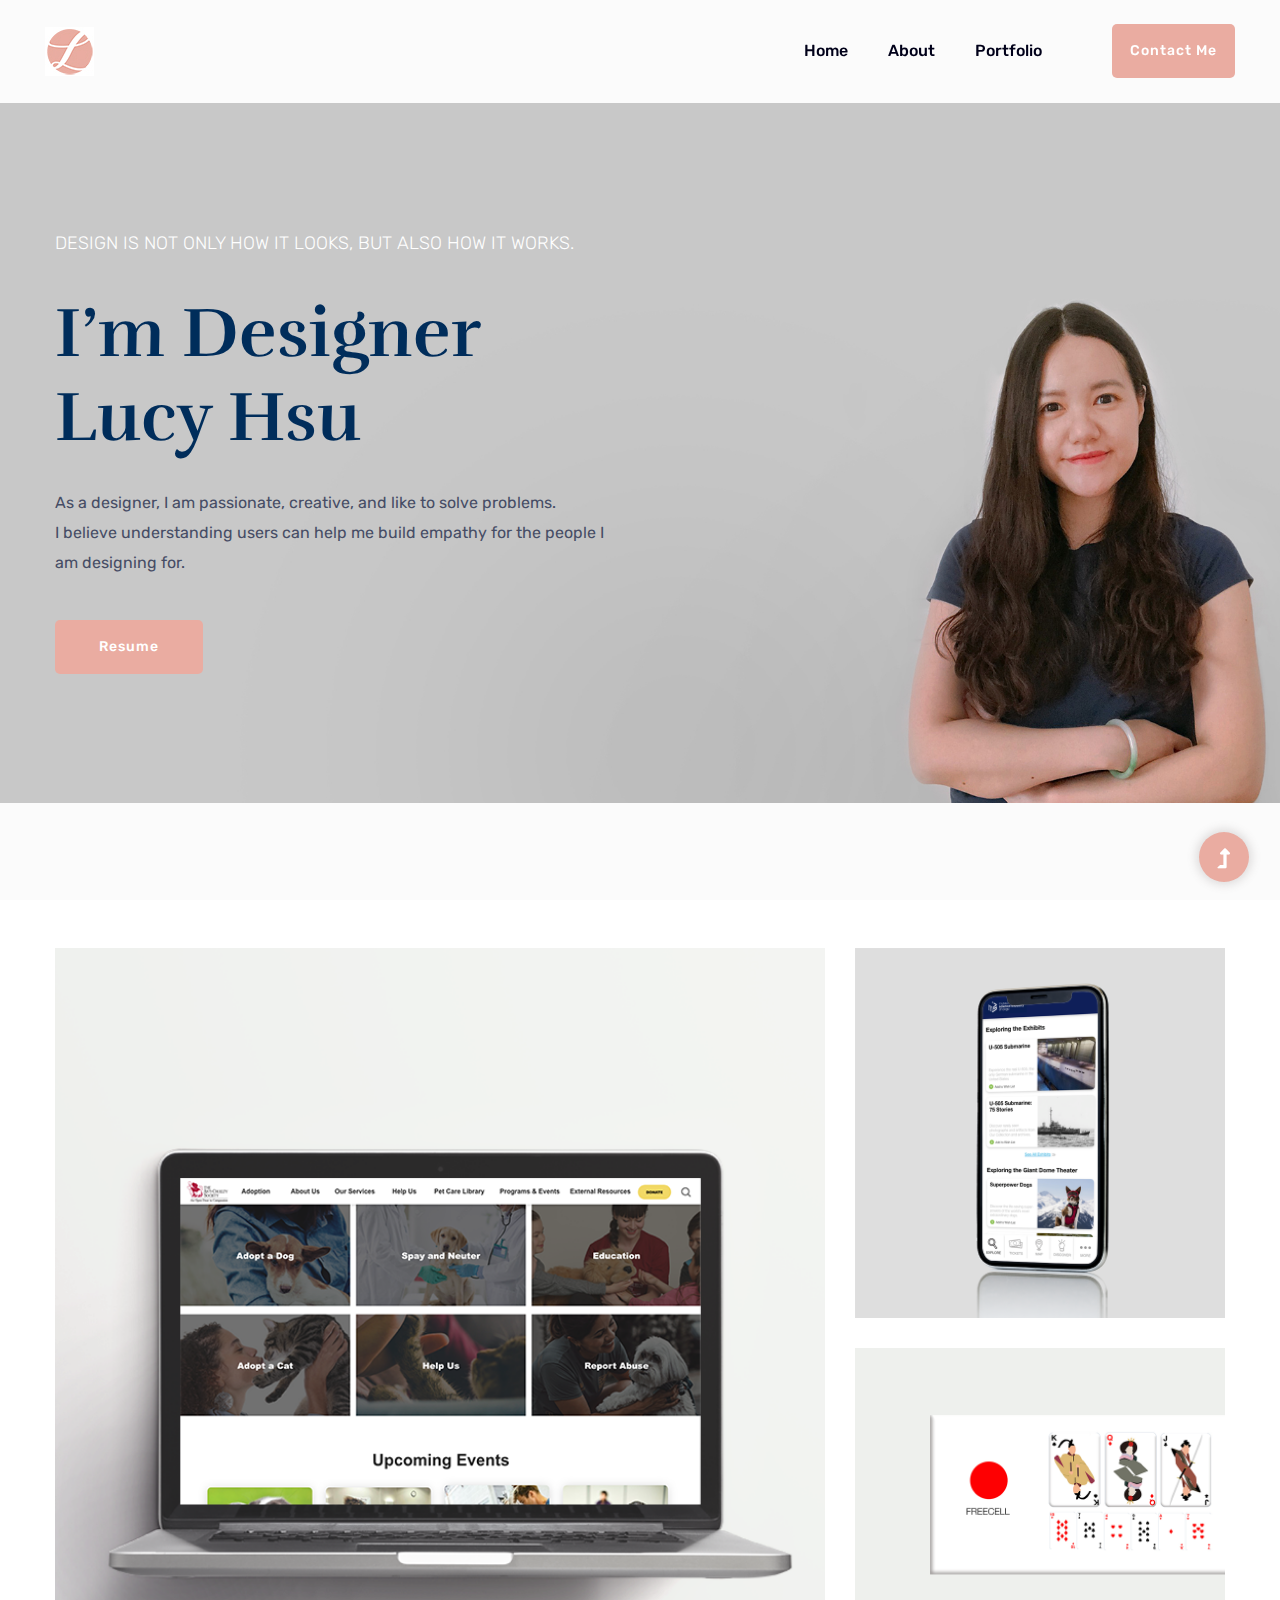
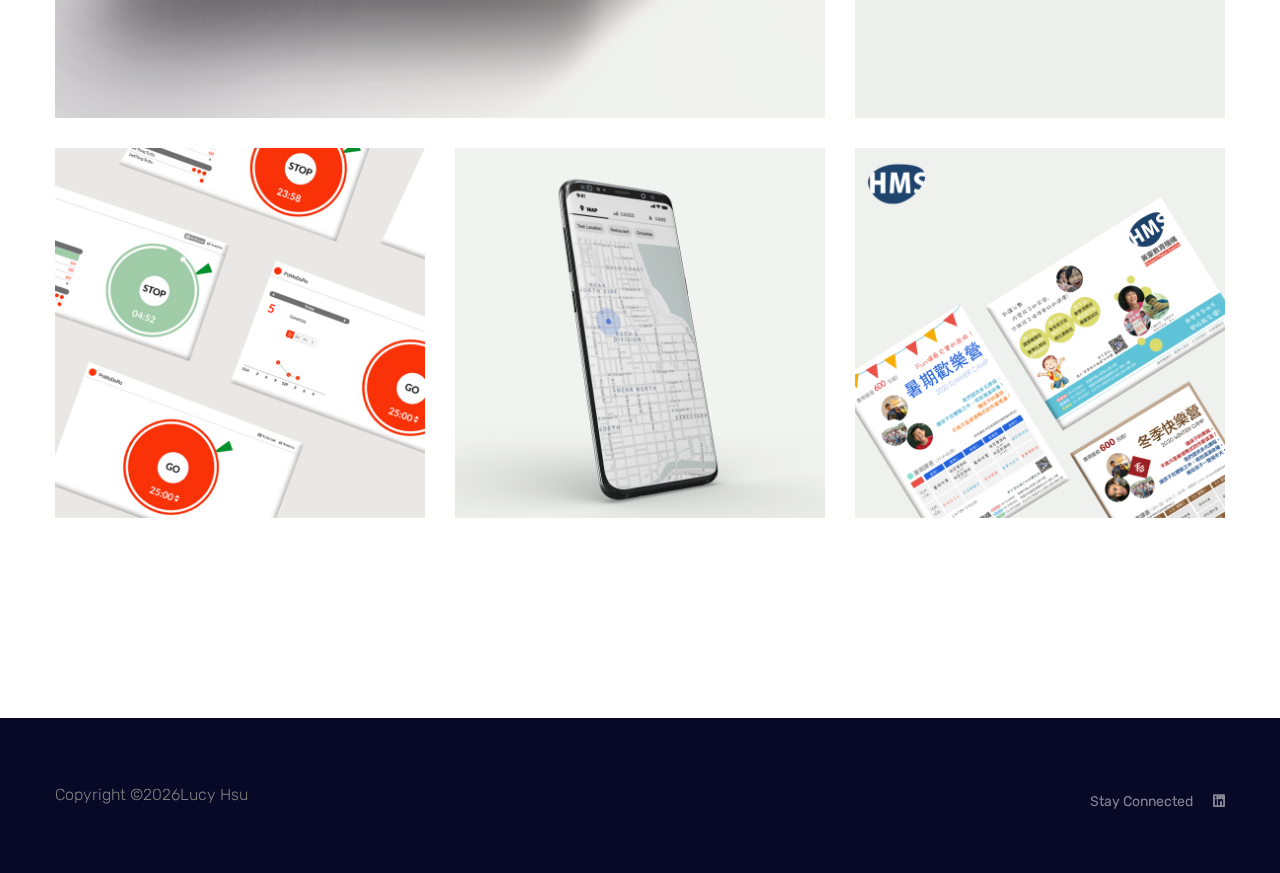
==== commit aec8e2ba: "Update index.html" ====
--- a/index.html
+++ b/index.html
@@ -393,7 +393,7 @@
                             <!-- Footer Social -->
                             <div class="footer-social f-right">
                                 <a>Stay Connected</a>
-                                <a href="#"><i class="fab fa-linkedin"></i></a>
+                                <a href="https://www.linkedin.com/in/lucyhsu0910/"><i class="fab fa-linkedin"></i></a>
                             </div>
                         </div>
                     </div>
@@ -441,4 +441,4 @@
         <script src="./assets/js/main.js"></script>
         
     </body>
-</html>+</html>
--- a/assets/css/style.css
+++ b/assets/css/style.css
@@ -82,7 +82,7 @@
 .single-services:hover #overlay{opacity: 1}
 
 
-#interview, #cardsorting,#navigation, #usability, #description, #covidmood, #msiusability:after{
+#interview, #cardsorting, #navigation, #usability, #description, #covidmood, #msiusability:after{
 content: "";
   display: table;
   clear: both;
@@ -90,11 +90,13 @@
         
 }
 
-#interviewcolumn, #cardsortingcolumn, #navigationcolumn, #usabilitycolumn, #covidmoodcolumn {
+#interviewcolumn, #navigationcolumn, #usabilitycolumn, #covidmoodcolumn {
  float: left;
   width: 50%;
 }
 
+
+
 #descriptioncolumn_left{
     float:left;
     border-left: 1px solid #dadada;
@@ -135,6 +137,16 @@
     border-left: 1px solid #dadada;
     padding: 20px;
     width:30%;
+   }
+
+#cardsortingcolumn_left{
+     float: left;
+    width:100%;
+  }
+
+#cardsortingcolumn_right{
+    float: left;
+ 
    }
 
 #msiusabilitycolumn_left{
@@ -147,9 +159,46 @@
     width:30%;
 }
 
-@media only screen and (min-width: 576px) and (max-width: 767px){#interviewcolumn, #cardsortingcolumn, #navigationcolumn, #usabilitycolumn, #covidmoodcolumn, #descriptioncolumn_left, #descriptioncolumn_right, #descriptioncolumnmini_left, #descriptioncolumnmini_right, #aboutdescriptioncolumn_left, #aboutdescriptioncolumn_right, #msiusabilitycolumn_left, #msiusabilitycolumn_right{width: 100%; float: none}}
-@media (max-width: 575px){#interviewcolumn, #cardsortingcolumn, #navigationcolumn, #usabilitycolumn, #covidmoodcolumn, #descriptioncolumn_left, #descriptioncolumn_right, #descriptioncolumnmini_left, #descriptioncolumnmini_right, #aboutdescriptioncolumn_left, #aboutdescriptioncolumn_right, #aboutdescriptioncolumn_right, #msiusabilitycolumn_left, #msiusabilitycolumn_right{width: 100%; float: none}}
-
+#cardsortingcolumn_left{
+ position: relative;}
+
+#prev, #next {
+        width: 30px;
+        height: 30px;
+        text-align: center;
+        text-decoration: none;
+        opacity: 0.6;
+    position:absolute;
+    top:400px
+    }
+
+#prev:hover {
+        background-color:gainsboro;
+        opacity: 0.6;
+}
+#next:hover {
+        background-color:gainsboro;
+        opacity: 0.6;
+}
+
+
+#prev {left: -40px;}
+#next {right: 40px;}
+
+
+@media only screen and (min-width: 576px) and (max-width: 767px){#interviewcolumn, #cardsortingcolumn_left, #cardsortingcolumn_right, #navigationcolumn, #usabilitycolumn, #covidmoodcolumn, #descriptioncolumn_left, #descriptioncolumn_right, #descriptioncolumnmini_left, #descriptioncolumnmini_right, #aboutdescriptioncolumn_left, #aboutdescriptioncolumn_right, #msiusabilitycolumn_left, #msiusabilitycolumn_right{width: 100%; float: none}}
+@media (max-width: 575px){#interviewcolumn, #cardsortingcolumn_left, #cardsortingcolumn_right, #navigationcolumn, #usabilitycolumn, #covidmoodcolumn, #descriptioncolumn_left, #descriptioncolumn_right, #descriptioncolumnmini_left, #descriptioncolumnmini_right, #aboutdescriptioncolumn_left, #aboutdescriptioncolumn_right, #aboutdescriptioncolumn_right, #msiusabilitycolumn_left, #msiusabilitycolumn_right{width: 100%; float: none}}
+
+@media only screen and (min-width: 992px) and (max-width: 1199px){#prev, #next{top:280px}}
+@media only screen and (min-width: 768px) and (max-width: 991px){#prev, #next{top:230px}}
+@media only screen and (min-width: 576px) and (max-width: 767px){#prev, #next{top:130px}}
+@media (max-width: 575px){#prev, #next{top:140px}}
+
+@media only screen and (min-width: 992px) and (max-width: 1199px){ #next{right:-10px}}
+@media only screen and (min-width: 768px) and (max-width: 991px){#next{right:-10px}}
+@media only screen and (min-width: 576px) and (max-width: 767px){#next{right:-10px}}
+@media (max-width: 575px){#next{right:10px}}
+@media (max-width: 575px){#prev{left:-10px}}
 #finding{
 margin: auto}
 
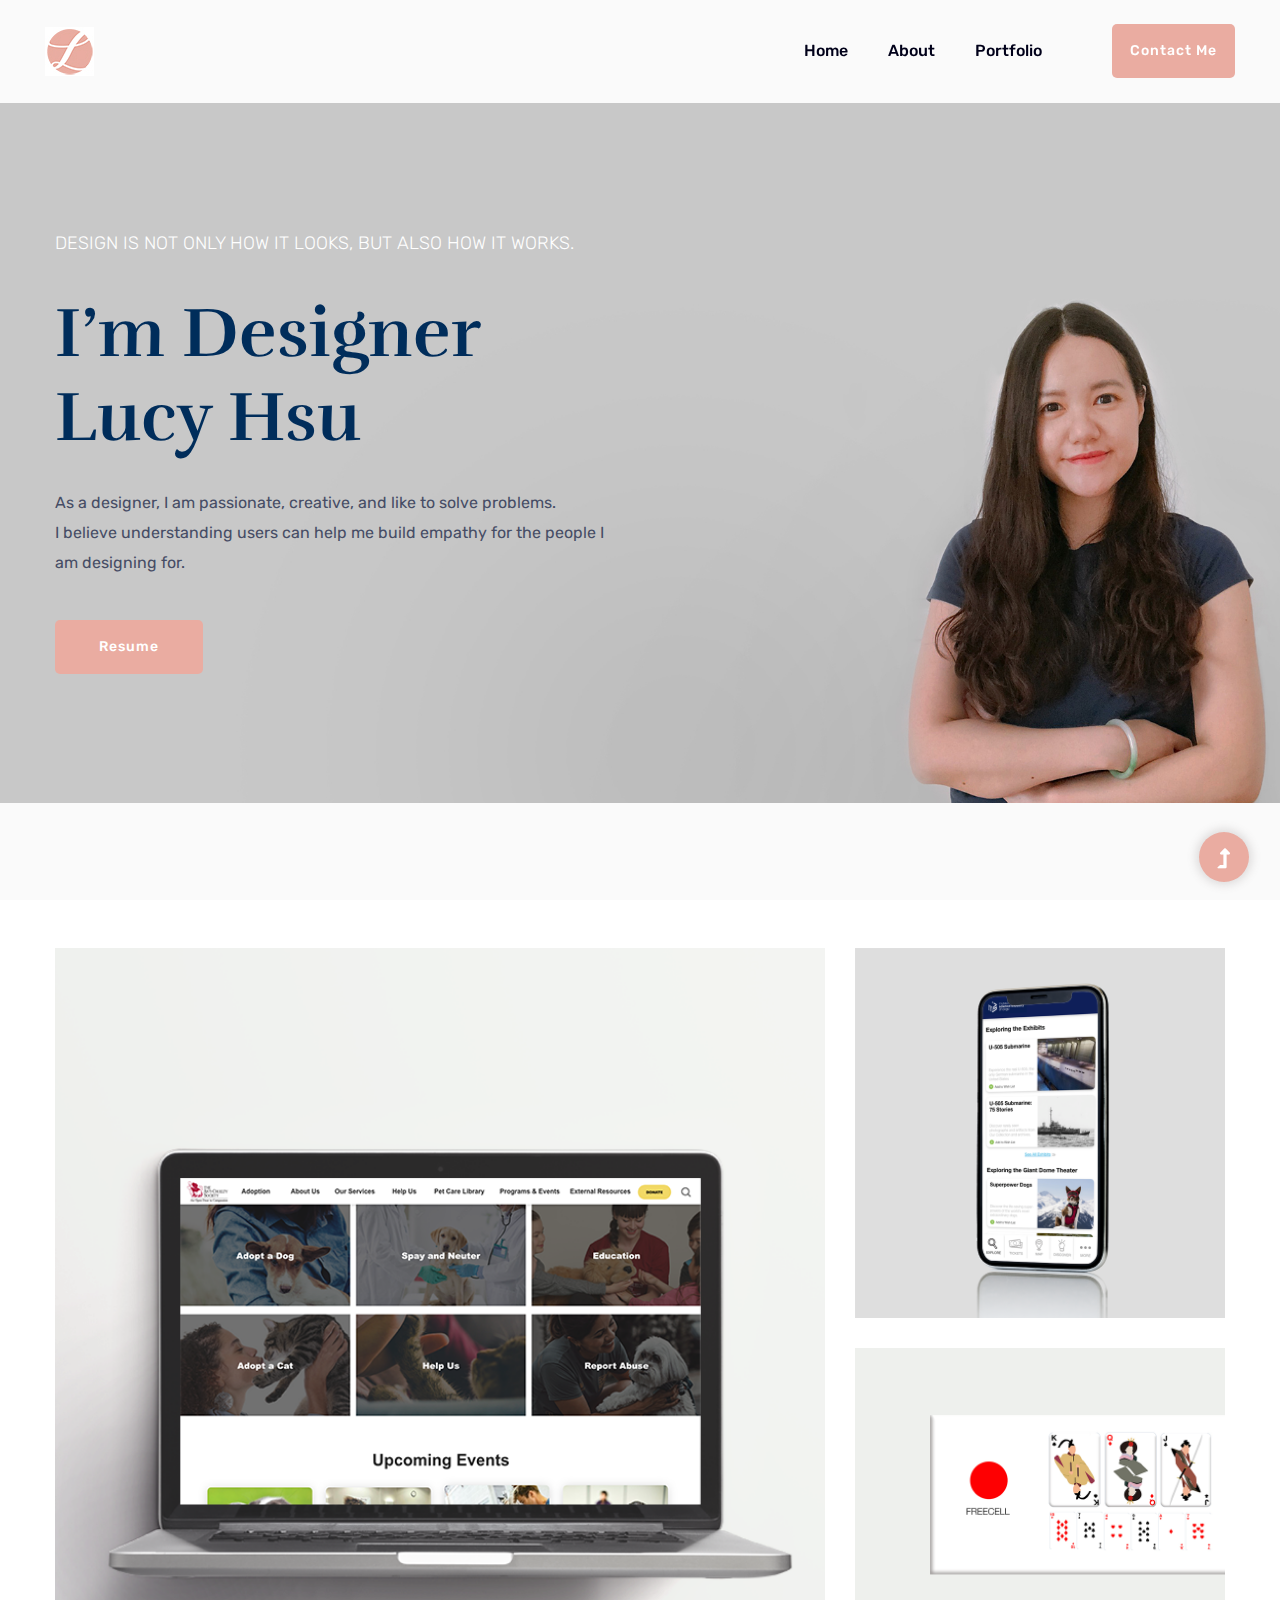
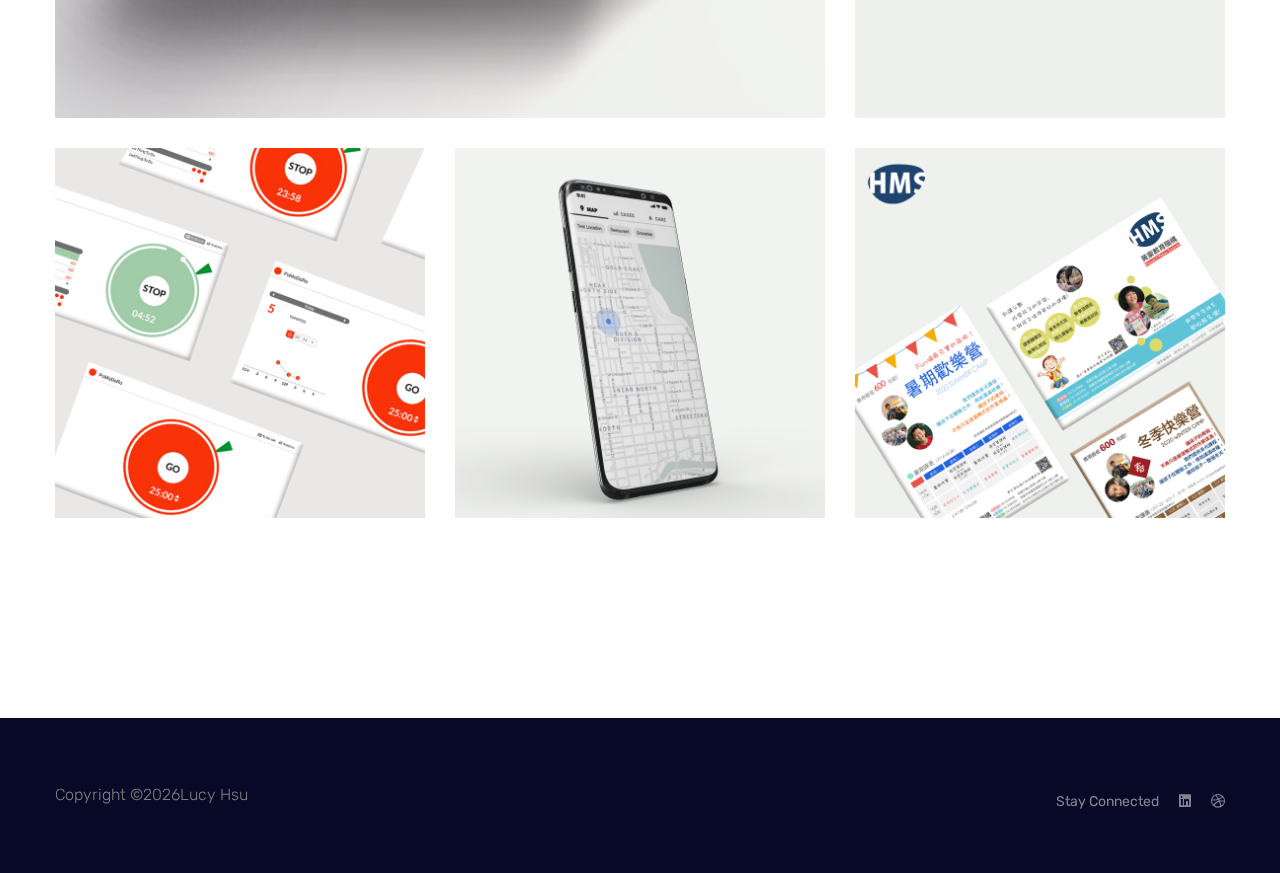
==== commit 7a170d9c: "Update index.html" ====
--- a/index.html
+++ b/index.html
@@ -394,6 +394,7 @@
                             <div class="footer-social f-right">
                                 <a>Stay Connected</a>
                                 <a href="https://www.linkedin.com/in/lucyhsu0910/"><i class="fab fa-linkedin"></i></a>
+				     <a href="https://dribbble.com/lulugo88"><i class="fab fa-dribbble"></i></a>
                             </div>
                         </div>
                     </div>
